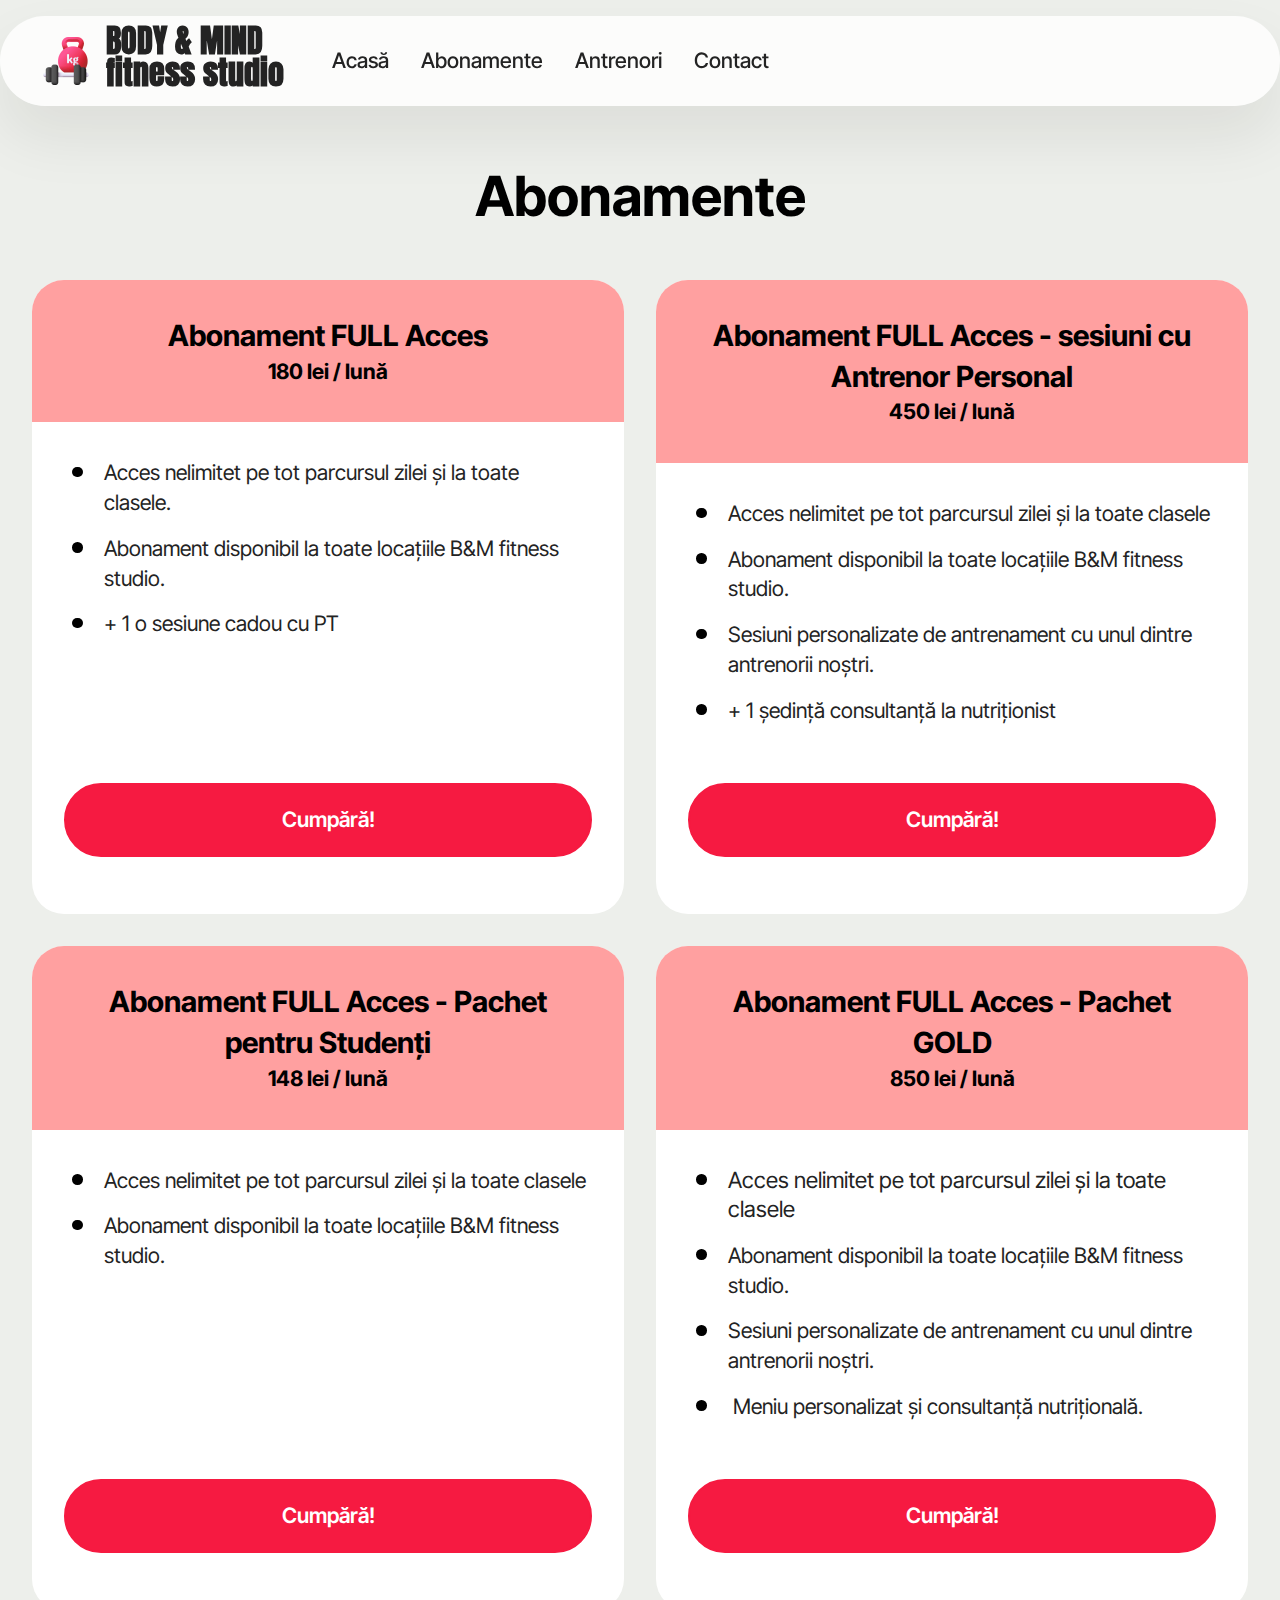
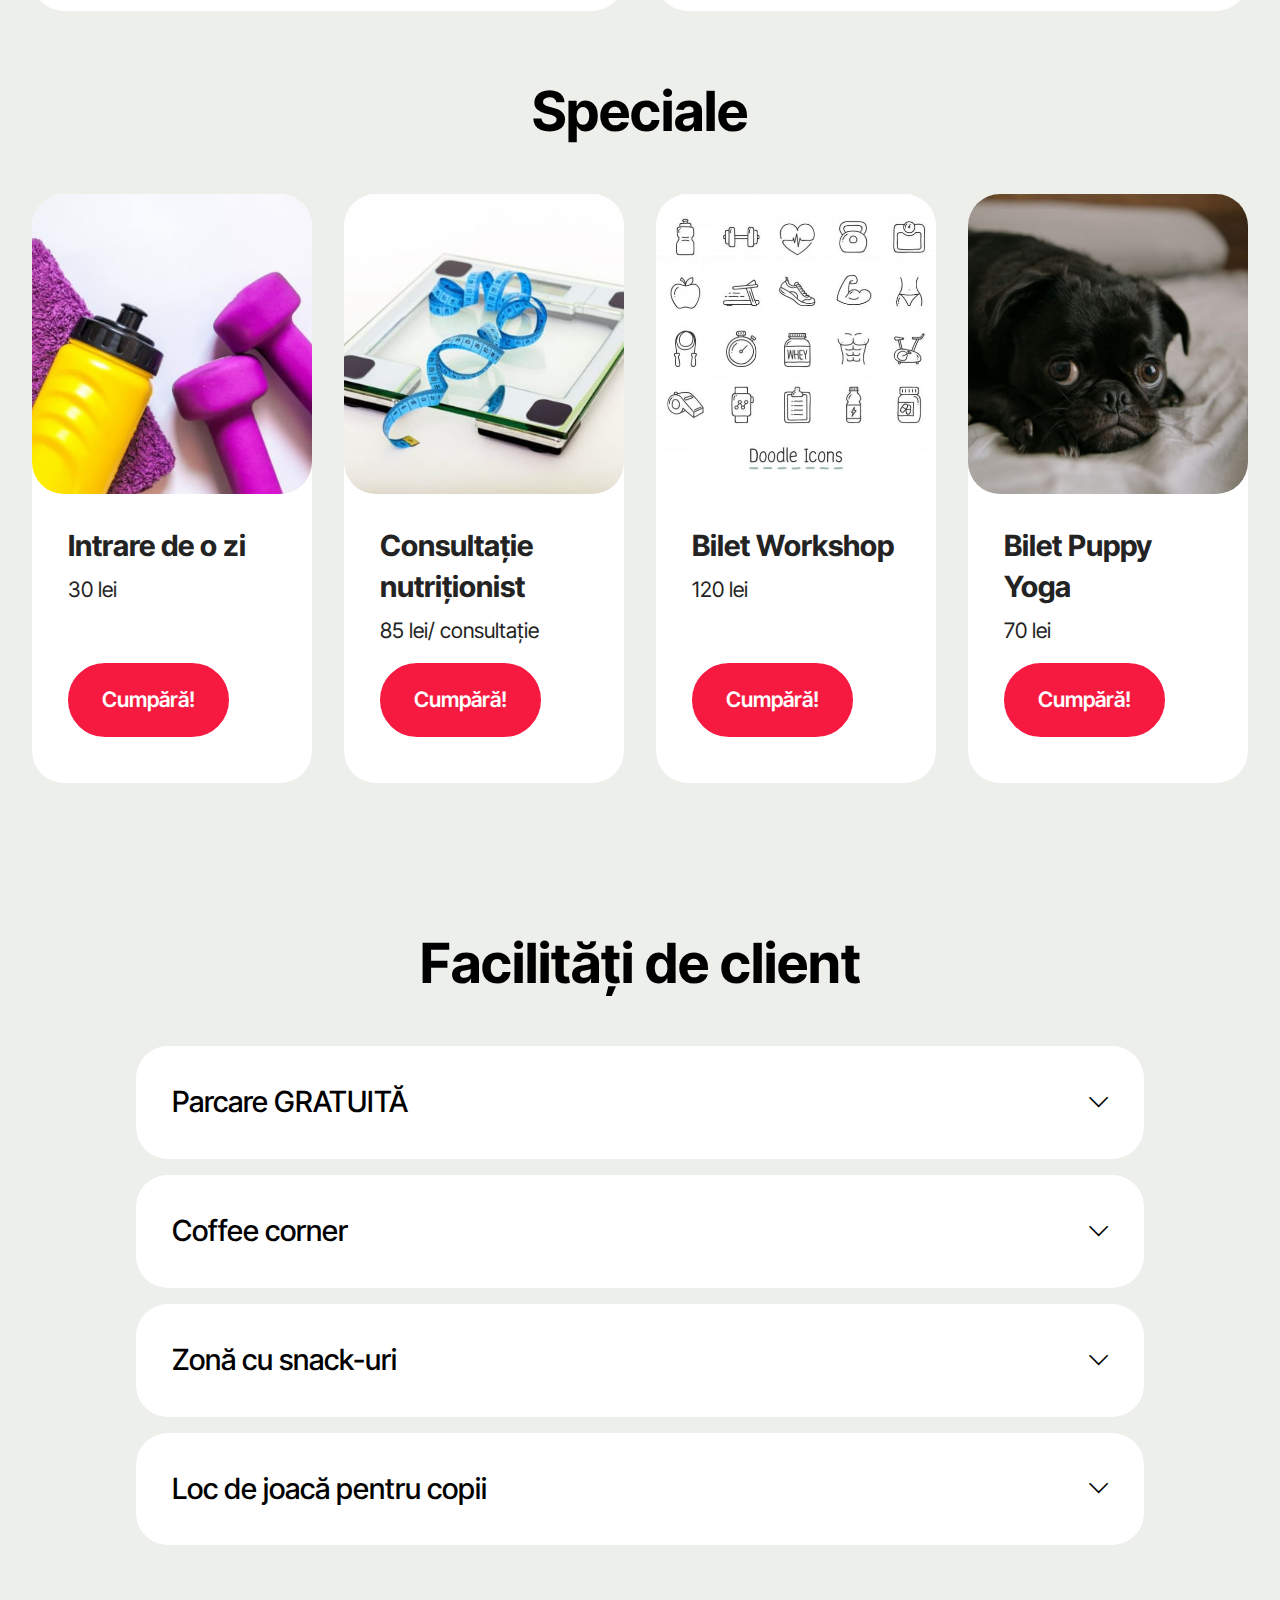
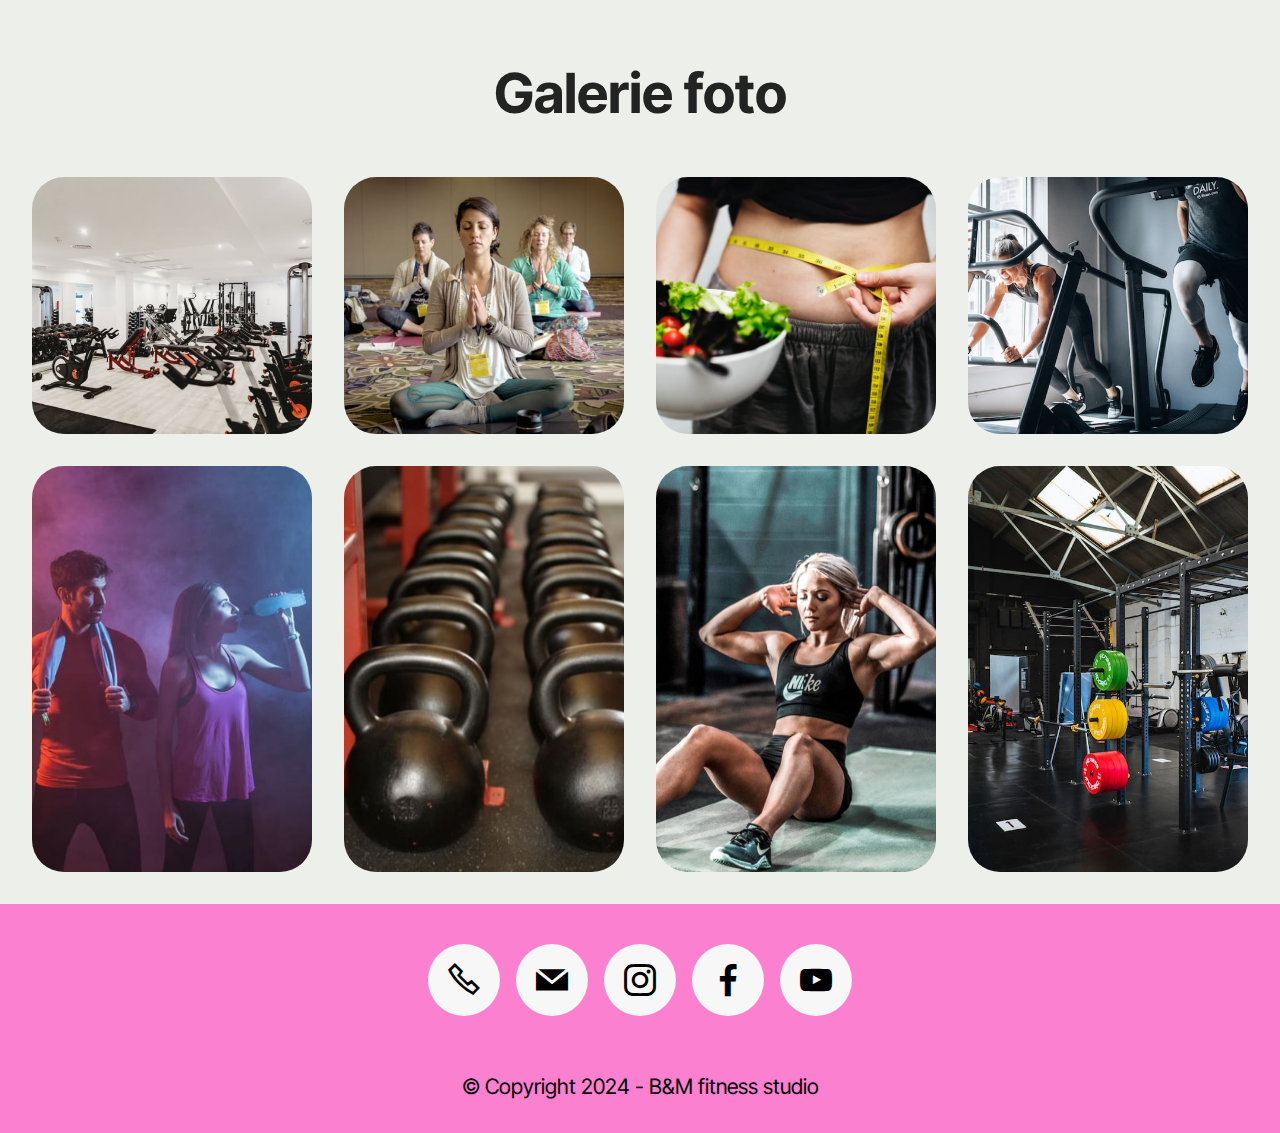
==== abonamente.html @ 01ce92c5 "Am sters oance din header și footer" ====
<!DOCTYPE html>
<html lang="ro">

<head>
  <meta charset="utf-8">
  <meta name="author" content="Paula Tămaș">
  <meta name="keywords" content="fitness, clase, abonamente, sală de fitness, gym">
  <meta name="description"
    content="Sală de fitness, perfectă pentru iubitorii de mișcare și un stil de viață sănătos și activ">
  <title>Abonamente: BODY and MIND fitness studio</title>

  <link rel="stylesheet" href="assets/web/assets/mobirise-icons2/mobirise2.css">
  <link rel="stylesheet" href="assets/bootstrap/css/bootstrap.min.css">
  <link rel="stylesheet" href="assets/bootstrap/css/bootstrap-grid.min.css">
  <link rel="stylesheet" href="assets/bootstrap/css/bootstrap-reboot.min.css">
  <link rel="stylesheet" href="assets/dropdown/css/style.css">
  <link rel="stylesheet" href="assets/socicon/css/styles.css">
  <link rel="stylesheet" href="assets/theme/css/style.css">
  <link rel="preload" href="https://fonts.googleapis.com/css?family=Anton:400&display=swap" as="style"
    onload="this.onload=null;this.rel='stylesheet'">
  <noscript>
    <link rel="stylesheet" href="https://fonts.googleapis.com/css?family=Anton:400&display=swap">
  </noscript>
  <link rel="preload"
    href="https://fonts.googleapis.com/css?family=Inter+Tight:100,200,300,400,500,600,700,800,900,100i,200i,300i,400i,500i,600i,700i,800i,900i&display=swap"
    as="style" onload="this.onload=null;this.rel='stylesheet'">
  <noscript>
    <link rel="stylesheet"
      href="https://fonts.googleapis.com/css?family=Inter+Tight:100,200,300,400,500,600,700,800,900,100i,200i,300i,400i,500i,600i,700i,800i,900i&display=swap">
  </noscript>
  <link rel="preload" as="style" href="assets/mobirise/css/mbr-additional.css?v=qWPe7e">
  <link rel="stylesheet" href="assets/mobirise/css/mbr-additional.css?v=qWPe7e" type="text/css">




</head>

<body>

<header>
  <section data-bs-version="5.1" class="menu menu1 cid-u1maCpgknn" id="menu01-m">


    <nav class="navbar navbar-dropdown navbar-fixed-top navbar-expand-lg">
      <div class="container">
        <div class="navbar-brand">
          <span class="navbar-logo">
            <a href="index.html">
              <img src="assets/images/gym-1-96x96.png" alt="Imagine tip logo cu o ganteră și un kettlebell roz"
                style="height: 3rem;">
            </a>
          </span>
          <h1><span class="navbar-caption-wrap"><a class="navbar-caption text-black text-primary display-1"
                href="index.html">BODY &amp; MIND<br> fitness studio</a></span></h1>
        </div>
        <button class="navbar-toggler" type="button" data-toggle="collapse" data-bs-toggle="collapse"
          data-target="#navbarSupportedContent" data-bs-target="#navbarSupportedContent"
          aria-controls="navbarNavAltMarkup" aria-expanded="false" aria-label="Toggle navigation">
          <div class="hamburger">
            <span></span>
            <span></span>
            <span></span>
            <span></span>
          </div>
        </button>
        <div class="collapse navbar-collapse" id="navbarSupportedContent">
          <ul class="navbar-nav nav-dropdown nav-right" data-app-modern-menu="true">
            <li class="nav-item">
              <a class="nav-link link text-black text-primary display-4" href="index.html"
                aria-expanded="false">Acasă</a>
            </li>
            <li class="nav-item"><a class="nav-link link text-black text-primary display-4"
                href="abonamente.html">Abonamente</a></li>
            <li class="nav-item"><a class="nav-link link text-black text-primary display-4"
                href="antrenori.html">Antrenori</a></li>
            <li class="nav-item">
              <a class="nav-link link text-black text-primary display-4" href="contact.html">Contact</a>
            </li>
          </ul>


        </div>
      </div>
    </nav>
  </section>
</header>

  <section data-bs-version="5.1" class="pricing03 cid-u1rdnurpyK" id="pricing03-o">



    <div class="container-fluid">
      <div class="row justify-content-center">
        <div class="col-12 content-head">
          <div class="mbr-section-head mb-5">
            <h2 class="mbr-section-title mbr-fonts-style align-center mb-0 display-2">
              <strong>Abonamente</strong>
            </h2>

          </div>
        </div>
      </div>
      <div class="row">
        <div class="item features-without-image col-12 col-md-6 col-lg-6 item-mb active">
          <div class="item-wrapper">
            <div class="item-head">
              <h3 class="item-title mbr-fonts-style mb-0 display-5"><strong>Abonament FULL Acces</strong></h3>
              <h4 class="item-subtitle mbr-fonts-style mb-0 display-7"><strong>180 lei / lună</strong></h4>
            </div>
            <div class="item-content">


              <div class="counter-container mbr-text mbr-fonts-style display-7">
                <ul>
                  <li>Acces nelimitet pe tot parcursul zilei și la toate clasele.</li>
                  <li>Abonament disponibil la toate locațiile B&amp;M fitness studio.</li>
                  <li>+ 1 o sesiune cadou cu PT</li>
                </ul>
              </div>
            </div>
            <div class="mbr-section-btn item-footer"><a
                href="https://m.media-amazon.com/images/I/81tMQSXIrLL._UF1000,1000_QL80_.jpg"
                class="btn item-btn btn-primary display-7" target="_blank">Cumpără!</a></div>
          </div>
        </div>
        <div class="item features-without-image col-12 col-md-6 col-lg-6 item-mb">
          <div class="item-wrapper">
            <div class="item-head">
              <h3 class="item-title mbr-fonts-style mb-0 display-5"><strong>Abonament FULL Acces - sesiuni cu Antrenor
                  Personal</strong></h3>
              <h4 class="item-subtitle mbr-fonts-style mt-0 mb-0 display-7"><strong>450 lei / lună</strong></h4>
            </div>
            <div class="item-content">


              <div class="counter-container mbr-text mbr-fonts-style display-7">
                <ul>
                  <li>Acces nelimitet pe tot parcursul zilei și la toate clasele</li>
                  <li>Abonament disponibil la toate locațiile B&amp;M fitness studio.</li>
                  <li>Sesiuni personalizate de antrenament cu unul dintre antrenorii noștri.</li>
                  <li>+ 1 ședință consultanță la nutriționist</li>
                </ul>
              </div>
            </div>
            <div class="mbr-section-btn item-footer"><a
                href="https://m.media-amazon.com/images/I/81tMQSXIrLL._UF1000,1000_QL80_.jpg"
                class="btn item-btn btn-primary display-7" target="_blank">Cumpără!</a></div>
          </div>
        </div>
        <div class="item features-without-image col-12 col-md-6 col-lg-6 item-mb">
          <div class="item-wrapper">
            <div class="item-head">
              <h3 class="item-title mbr-fonts-style mb-0 display-5"><strong>Abonament FULL Acces - Pachet pentru
                  Studenți</strong></h3>
              <h4 class="item-subtitle mbr-fonts-style mt-0 mb-0 display-7"><strong>148 lei / lună</strong></h4>
            </div>
            <div class="item-content">


              <div class="counter-container mbr-text mbr-fonts-style display-7">
                <ul>
                  <li>Acces nelimitet pe tot parcursul zilei și la toate clasele</li>
                  <li>Abonament disponibil la toate locațiile B&amp;M fitness studio.</li>
                </ul>
              </div>
            </div>
            <div class="mbr-section-btn item-footer"><a
                href="https://m.media-amazon.com/images/I/81tMQSXIrLL._UF1000,1000_QL80_.jpg"
                class="btn item-btn btn-primary display-7" target="_blank">Cumpără!</a></div>
          </div>
        </div>
        <div class="item features-without-image col-12 col-md-6 col-lg-6 item-mb">
          <div class="item-wrapper">
            <div class="item-head">
              <h3 class="item-title mbr-fonts-style mb-0 display-5"><strong>Abonament FULL Acces - Pachet GOLD</strong>
              </h3>
              <h4 class="item-subtitle mbr-fonts-style mt-0 mb-0 display-7"><strong>850 lei / lună</strong></h4>
            </div>
            <div class="item-content">


              <div class="counter-container mbr-text mbr-fonts-style display-7">
                <ul>
                  <li><span style="font-size: 1.4rem;">Acces nelimitet pe tot parcursul zilei și la toate
                      clasele</span><br></li>
                  <li>Abonament disponibil la toate locațiile B&amp;M fitness studio.</li>
                  <li>Sesiuni personalizate de antrenament cu unul dintre antrenorii noștri.</li>
                  <li>&nbsp;Meniu personalizat și consultanță nutrițională.</li>
                </ul>
              </div>
            </div>
            <div class="mbr-section-btn item-footer"><a
                href="https://m.media-amazon.com/images/I/81tMQSXIrLL._UF1000,1000_QL80_.jpg"
                class="btn item-btn btn-primary display-7" target="_blank">Cumpără!</a></div>
          </div>
        </div>
      </div>
    </div>
  </section>

  <section data-bs-version="5.1" class="pricing02 cid-u1rdCkAfzZ" id="pricing02-p">


    <div class="container">
      <div class="row justify-content-center">
        <div class="col-12 content-head">
          <div class="mbr-section-head mb-5">
            <h2 class="mbr-section-title mbr-fonts-style align-center mb-0 display-2">
              <strong>Speciale</strong>
            </h2>


          </div>
        </div>
      </div>
      <div class="row">
        <div class="item features-image col-12 col-md-6 col-lg-3">
          <div class="item-wrapper">
            <div class="item-img">
              <img src="assets/images/fitness-gym-equipment-dumbbells-with-towel-596x395.jpg"
                alt="Obiecte pentru antrenament: un prosop roz, o sticlă galbenă și două gantere roz" data-slide-to="0"
                data-bs-slide-to="0">
            </div>
            <div class="item-content">
              <h3 class="item-title mbr-fonts-style display-5">
                <strong>Intrare de o zi</strong>
              </h3>
              <h4 class="item-subtitle mbr-fonts-style display-7">
                30 lei</h4>

              <div class="mbr-section-btn item-footer"><a
                  href="https://m.media-amazon.com/images/I/81tMQSXIrLL._UF1000,1000_QL80_.jpg"
                  class="btn item-btn btn-primary display-7" target="_blank">Cumpără!</a></div>
            </div>

          </div>
        </div>
        <div class="item features-image col-12 col-md-6 col-lg-3">
          <div class="item-wrapper">
            <div class="item-img">
              <img src="assets/images/scale-403585-1280-596x396.jpg"
                alt="Un cântar de baie care are pe el un metru albastru" data-slide-to="1" data-bs-slide-to="1">
            </div>
            <div class="item-content">
              <h3 class="item-title mbr-fonts-style display-5">
                <strong>Consultație nutriționist</strong>
              </h3>
              <h4 class="item-subtitle mbr-fonts-style display-7">
                85 lei/ consultație</h4>

              <div class="mbr-section-btn item-footer"><a
                  href="https://m.media-amazon.com/images/I/81tMQSXIrLL._UF1000,1000_QL80_.jpg"
                  class="btn item-btn btn-primary display-7" target="_blank">Cumpără!</a></div>
            </div>
          </div>
        </div>
        <div class="item features-image col-12 col-md-6 col-lg-3">
          <div class="item-wrapper">
            <div class="item-img">
              <img src="assets/images/doodle-health-and-fitness-596x596.jpg"
                alt="O imagine cu desene care reprezintă obiecte din domeniul sportului și a nutriției"
                data-slide-to="2" data-bs-slide-to="2">
            </div>
            <div class="item-content">
              <h3 class="item-title mbr-fonts-style display-5">
                <strong>Bilet Workshop</strong>
              </h3>
              <h4 class="item-subtitle mbr-fonts-style display-7">
                120 lei</h4>

              <div class="mbr-section-btn item-footer"><a
                  href="https://m.media-amazon.com/images/I/81tMQSXIrLL._UF1000,1000_QL80_.jpg"
                  class="btn item-btn btn-primary display-7" target="_blank">Cumpără!</a></div>
            </div>
          </div>
        </div>
        <div class="item features-image col-12 col-md-6 col-lg-3">
          <div class="item-wrapper">
            <div class="item-img">
              <img src="assets/images/puppy-620x930.jpg"
                alt="Un cățeluș negru care stă cu botul pe labe, așezat pe un pat alb" data-slide-to="3"
                data-bs-slide-to="3">
            </div>
            <div class="item-content">
              <h3 class="item-title mbr-fonts-style display-5">
                <strong>Bilet Puppy Yoga</strong>
              </h3>
              <h4 class="item-subtitle mbr-fonts-style display-7">
                70 lei</h4>

              <div class="mbr-section-btn item-footer"><a
                  href="https://m.media-amazon.com/images/I/81tMQSXIrLL._UF1000,1000_QL80_.jpg"
                  class="btn item-btn btn-primary display-7" target="_blank">Cumpără!</a></div>
            </div>
          </div>
        </div>
      </div>
    </div>
  </section>

  <section data-bs-version="5.1" class="list1 cid-u1rdYsXIoW" id="list01-q">


    <div class="container">
      <div class="row justify-content-center">
        <div class="col-12 col-md-12 col-lg-10 m-auto">
          <div class="content">
            <div class="row justify-content-center mb-5">
              <div class="col-12 content-head">
                <div class="mbr-section-head">
                  <h2 class="mbr-section-title mbr-fonts-style align-center mb-0 display-2">
                    <strong>Facilități de client</strong>
                  </h2>

                </div>
              </div>
            </div>
            <div id="bootstrap-accordion_15" class="panel-group accordionStyles accordion" role="tablist"
              aria-multiselectable="true">
              <div class="card">
                <div class="card-header" role="tab" id="headingOne">
                  <a role="button" class="panel-title collapsed" data-toggle="collapse" data-bs-toggle="collapse"
                    data-core="" href="#collapse1_15" aria-expanded="false" aria-controls="collapse1">
                    <h3 class="panel-title-edit mbr-semibold mbr-fonts-style mb-0 display-5">
                      Parcare GRATUITĂ</h3>
                    <span class="sign mbr-iconfont mobi-mbri-arrow-down"></span>
                  </a>
                </div>
                <div id="collapse1_15" class="panel-collapse noScroll collapse" role="tabpanel"
                  aria-labelledby="headingOne" data-parent="#accordion" data-bs-parent="#bootstrap-accordion_15">
                  <div class="panel-body">
                    <p class="mbr-fonts-style panel-text display-7">
                      Parcare gratuită pentru toți clienții BODY and MIND fitness studio , acces 4h. Este valabilă doar
                      cu scanarea cardului de membru.</p>
                  </div>
                </div>
              </div>
              <div class="card">
                <div class="card-header" role="tab" id="headingOne">
                  <a role="button" class="panel-title collapsed" data-toggle="collapse" data-bs-toggle="collapse"
                    data-core="" href="#collapse2_15" aria-expanded="false" aria-controls="collapse2">
                    <h3 class="panel-title-edit mbr-semibold mbr-fonts-style mb-0 display-5">Coffee corner&nbsp;</h3>
                    <span class="sign mbr-iconfont mobi-mbri-arrow-down"></span>
                  </a>
                </div>
                <div id="collapse2_15" class="panel-collapse noScroll collapse" role="tabpanel"
                  aria-labelledby="headingOne" data-parent="#accordion" data-bs-parent="#bootstrap-accordion_15">
                  <div class="panel-body">
                    <p class="mbr-fonts-style panel-text display-7">
                      Coffee corner cu cafele, băuturi și energizante, 25% reducere pentru membri
                    </p>
                  </div>
                </div>
              </div>
              <div class="card">
                <div class="card-header" role="tab" id="headingOne">
                  <a role="button" class="panel-title collapsed" data-toggle="collapse" data-bs-toggle="collapse"
                    data-core="" href="#collapse3_15" aria-expanded="false" aria-controls="collapse3">
                    <h3 class="panel-title-edit mbr-semibold mbr-fonts-style mb-0 display-5">
                      Zonă cu snack-uri</h3>
                    <span class="sign mbr-iconfont mobi-mbri-arrow-down"></span>
                  </a>
                </div>
                <div id="collapse3_15" class="panel-collapse noScroll collapse" role="tabpanel"
                  aria-labelledby="headingOne" data-parent="#accordion" data-bs-parent="#bootstrap-accordion_15">
                  <div class="panel-body">
                    <p class="mbr-fonts-style panel-text display-7">
                      Selecție variată de snack-uri proteice pentru sportivi, 25% reducere pentru membri. La achiziția
                      oricărui abonament primești la alegere un snack.
                    </p>
                  </div>
                </div>
              </div>
              <div class="card">
                <div class="card-header" role="tab" id="headingOne">
                  <a role="button" class="panel-title collapsed" data-toggle="collapse" data-bs-toggle="collapse"
                    data-core="" href="#collapse4_15" aria-expanded="false" aria-controls="collapse4">
                    <h3 class="panel-title-edit mbr-semibold mbr-fonts-style mb-0 display-5">
                      Loc de joacă pentru copii</h3>
                    <span class="sign mbr-iconfont mobi-mbri-arrow-down"></span>
                  </a>
                </div>
                <div id="collapse4_15" class="panel-collapse noScroll collapse" role="tabpanel"
                  aria-labelledby="headingOne" data-parent="#accordion" data-bs-parent="#bootstrap-accordion_15">
                  <div class="panel-body">
                    <p class="mbr-fonts-style panel-text display-7">
                      Copii clienților pot să se joace în spațiul nostru amenajat special pentru cei mici, cât timp
                      părinții se antrenează sau participă la clase. Intrarea este de 15 lei/ 2h.</p>
                  </div>
                </div>
              </div>


            </div>
          </div>
        </div>
      </div>
    </div>
  </section>

  <section data-bs-version="5.1" class="gallery1 mbr-gallery cid-u1slSvopZC" id="gallery01-r">



    <div class="container-fluid">
      <div class="row justify-content-center">
        <div class="col-12 content-head">
          <div class="mb-5">
            <h2 class="mbr-section-title mbr-fonts-style align-center m-0 display-2"><strong>Galerie foto</strong></h2>

          </div>
        </div>
      </div>

      <div class="row mbr-gallery">
        <div class="col-12 col-md-6 col-lg-3 item gallery-image active">
          <div class="item-wrapper mb-3" data-toggle="modal" data-bs-toggle="modal" data-target="#u1y9MIXQ4u-modal"
            data-bs-target="#u1y9MIXQ4u-modal">
            <img class="w-100" src="assets/images/galerie1-646x431.jpg"
              alt="O sală de sport bine dotată cu toate tipurile de echipamente, gantere, aparate cardio și de forță"
              data-slide-to="0" data-bs-slide-to="0" data-target="#lb-u1y9MIXQ4u" data-bs-target="#lb-u1y9MIXQ4u">
            <div class="icon-wrapper">
              <span class="mobi-mbri mobi-mbri-search mbr-iconfont mbr-iconfont-btn"></span>
            </div>
          </div>

        </div>



        <div class="col-12 col-md-6 col-lg-3 item gallery-image">
          <div class="item-wrapper mb-3" data-toggle="modal" data-bs-toggle="modal" data-target="#u1y9MIXQ4u-modal"
            data-bs-target="#u1y9MIXQ4u-modal">
            <img class="w-100" src="assets/images/session-1-646x364.jpg"
              alt="Mai multe femei aflate la o sesiune de yoga, par a fi la un curs deoarece au ecuson la gât"
              data-slide-to="1" data-bs-slide-to="1" data-target="#lb-u1y9MIXQ4u" data-bs-target="#lb-u1y9MIXQ4u">
            <div class="icon-wrapper">
              <span class="mobi-mbri mobi-mbri-search mbr-iconfont mbr-iconfont-btn"></span>
            </div>
          </div>

        </div>
        <div class="col-12 col-md-6 col-lg-3 item gallery-image">
          <div class="item-wrapper mb-3" data-toggle="modal" data-bs-toggle="modal" data-target="#u1y9MIXQ4u-modal"
            data-bs-target="#u1y9MIXQ4u-modal">
            <img class="w-100" src="assets/images/appetite-bowl-646x555.jpg"
              alt="O femeie care se măsoară în talie cu un metru și ține în mână un bol de salată" data-slide-to="2"
              data-bs-slide-to="2" data-target="#lb-u1y9MIXQ4u" data-bs-target="#lb-u1y9MIXQ4u">
            <div class="icon-wrapper">
              <span class="mobi-mbri mobi-mbri-search mbr-iconfont mbr-iconfont-btn"></span>
            </div>
          </div>

        </div>
        <div class="col-12 col-md-6 col-lg-3 item gallery-image">
          <div class="item-wrapper mb-3" data-toggle="modal" data-bs-toggle="modal" data-target="#u1y9MIXQ4u-modal"
            data-bs-target="#u1y9MIXQ4u-modal">
            <img class="w-100" src="assets/images/gym1-640x436.jpg"
              alt="O femeie și un bărbat care se antrenează din greu la două aparate de cardio" data-slide-to="3"
              data-bs-slide-to="3" data-target="#lb-u1y9MIXQ4u" data-bs-target="#lb-u1y9MIXQ4u">
            <div class="icon-wrapper">
              <span class="mobi-mbri mobi-mbri-search mbr-iconfont mbr-iconfont-btn"></span>
            </div>
          </div>

        </div>
        <div class="col-12 col-md-6 col-lg-3 item gallery-image">
          <div class="item-wrapper mb-3" data-toggle="modal" data-bs-toggle="modal" data-target="#u1y9MIXQ4u-modal"
            data-bs-target="#u1y9MIXQ4u-modal">
            <img class="w-100" src="assets/images/sportive-couple-626x626.jpeg"
              alt="O femeie care bea apă și un barbat care are un prosop după gât, pe un fundal albastru-mov"
              data-slide-to="4" data-bs-slide-to="4" data-target="#lb-u1y9MIXQ4u" data-bs-target="#lb-u1y9MIXQ4u">
            <div class="icon-wrapper">
              <span class="mobi-mbri mobi-mbri-search mbr-iconfont mbr-iconfont-btn"></span>
            </div>
          </div>

        </div>


        <div class="col-12 col-md-6 col-lg-3 item gallery-image">
          <div class="item-wrapper mb-3" data-toggle="modal" data-bs-toggle="modal" data-target="#u1y9MIXQ4u-modal"
            data-bs-target="#u1y9MIXQ4u-modal">
            <img class="w-100" src="assets/images/athlete-barbell-1-646x431.jpeg"
              alt="Un șir de mai multe greutăți tip kettlebell negre" data-slide-to="5" data-bs-slide-to="5"
              data-target="#lb-u1y9MIXQ4u" data-bs-target="#lb-u1y9MIXQ4u">
            <div class="icon-wrapper">
              <span class="mobi-mbri mobi-mbri-search mbr-iconfont mbr-iconfont-btn"></span>
            </div>
          </div>

        </div>
        <div class="col-12 col-md-6 col-lg-3 item gallery-image">
          <div class="item-wrapper mb-3" data-toggle="modal" data-bs-toggle="modal" data-target="#u1y9MIXQ4u-modal"
            data-bs-target="#u1y9MIXQ4u-modal">
            <img class="w-100" src="assets/images/galerie-1-646x969.jpeg"
              alt="Femeie în sala de sport care face un exercițiu de abdomen" data-slide-to="6" data-bs-slide-to="6"
              data-target="#lb-u1y9MIXQ4u" data-bs-target="#lb-u1y9MIXQ4u">
            <div class="icon-wrapper">
              <span class="mobi-mbri mobi-mbri-search mbr-iconfont mbr-iconfont-btn"></span>
            </div>
          </div>

        </div>
        <div class="col-12 col-md-6 col-lg-3 item gallery-image">
          <div class="item-wrapper mb-3" data-toggle="modal" data-bs-toggle="modal" data-target="#u1y9MIXQ4u-modal"
            data-bs-target="#u1y9MIXQ4u-modal">
            <img class="w-100" src="assets/images/sala-3-640x960.jpeg"
              alt="Sală de sport, zona de lucru cu greutăți și un suport de discuri colorate" data-slide-to="7"
              data-bs-slide-to="7" data-target="#lb-u1y9MIXQ4u" data-bs-target="#lb-u1y9MIXQ4u">
            <div class="icon-wrapper">
              <span class="mobi-mbri mobi-mbri-search mbr-iconfont mbr-iconfont-btn"></span>
            </div>
          </div>

        </div>
      </div>

      <div class="modal mbr-slider" tabindex="-1" role="dialog" aria-hidden="true" id="u1y9MIXQ4u-modal">
        <div class="modal-dialog" role="document">
          <div class="modal-content">
            <div class="modal-body">
              <div class="carousel slide" data-pause="false" data-bs-pause="false" id="lb-u1y9MIXQ4u"
                data-interval="5000" data-bs-interval="5000">
                <div class="carousel-inner">
                  <div class="carousel-item active">
                    <img class="d-block w-100" src="assets/images/galerie1-646x431.jpg"
                      alt="O sală de sport bine dotată cu toate tipurile de echipamente, gantere, aparate cardio și de forță">
                  </div>



                  <div class="carousel-item">
                    <img class="d-block w-100" src="assets/images/session-1-646x364.jpg"
                      alt="Mai multe femei aflate la o sesiune de yoga, par a fi la un curs deoarece au ecuson la gât">
                  </div>
                  <div class="carousel-item">
                    <img class="d-block w-100" src="assets/images/appetite-bowl-646x555.jpg"
                      alt="O femeie care se măsoară în talie cu un metru și ține în mână un bol de salată">
                  </div>
                  <div class="carousel-item">
                    <img class="d-block w-100" src="assets/images/gym1-640x436.jpg"
                      alt="O femeie și un bărbat care se antrenează din greu la două aparate de cardio">
                  </div>
                  <div class="carousel-item">
                    <img class="d-block w-100" src="assets/images/sportive-couple-626x626.jpeg"
                      alt="O femeie care bea apă și un barbat care are un prosop după gât, pe un fundal albastru-mov">
                  </div>


                  <div class="carousel-item">
                    <img class="d-block w-100" src="assets/images/athlete-barbell-1-646x431.jpeg"
                      alt="Un șir de mai multe greutăți tip kettlebell negre">
                  </div>
                  <div class="carousel-item">
                    <img class="d-block w-100" src="assets/images/galerie-1-646x969.jpeg"
                      alt="Femeie în sala de sport care face un exercițiu de abdomen">
                  </div>
                  <div class="carousel-item">
                    <img class="d-block w-100" src="assets/images/sala-3-640x960.jpeg"
                      alt="Sală de sport, zona de lucru cu greutăți și un suport de discuri colorate">
                  </div>
                </div>
                <ol class="carousel-indicators">
                  <li data-slide-to="0" data-bs-slide-to="0" class="active" data-target="#lb-u1y9MIXQ4u"
                    data-bs-target="#lb-u1y9MIXQ4u"></li>
                  <li data-slide-to="1" data-bs-slide-to="1" data-target="#lb-u1y9MIXQ4u"
                    data-bs-target="#lb-u1y9MIXQ4u"></li>
                  <li data-slide-to="2" data-bs-slide-to="2" data-target="#lb-u1y9MIXQ4u"
                    data-bs-target="#lb-u1y9MIXQ4u"></li>
                  <li data-slide-to="3" data-bs-slide-to="3" data-target="#lb-u1y9MIXQ4u"
                    data-bs-target="#lb-u1y9MIXQ4u"></li>
                  <li data-slide-to="4" data-bs-slide-to="4" data-target="#lb-u1y9MIXQ4u"
                    data-bs-target="#lb-u1y9MIXQ4u"></li>
                  <li data-slide-to="5" data-bs-slide-to="5" data-target="#lb-u1y9MIXQ4u"
                    data-bs-target="#lb-u1y9MIXQ4u"></li>
                  <li data-slide-to="6" data-bs-slide-to="6" data-target="#lb-u1y9MIXQ4u"
                    data-bs-target="#lb-u1y9MIXQ4u"></li>
                  <li data-slide-to="7" data-bs-slide-to="7" data-target="#lb-u1y9MIXQ4u"
                    data-bs-target="#lb-u1y9MIXQ4u"></li>

                </ol>
                <a role="button" href="" class="close" data-dismiss="modal" data-bs-dismiss="modal" aria-label="Close">
                </a>
                <a class="carousel-control-prev carousel-control" role="button" data-slide="prev" data-bs-slide="prev"
                  href="#lb-u1y9MIXQ4u">
                  <span class="mobi-mbri mobi-mbri-arrow-prev" aria-hidden="true"></span>
                  <span class="sr-only visually-hidden">Previous</span>
                </a>
                <a class="carousel-control-next carousel-control" role="button" data-slide="next" data-bs-slide="next"
                  href="#lb-u1y9MIXQ4u">
                  <span class="mobi-mbri mobi-mbri-arrow-next" aria-hidden="true"></span>
                  <span class="sr-only visually-hidden">Next</span>
                </a>
              </div>
            </div>
          </div>
        </div>
      </div>
    </div>
  </section>

  <footer>
    <section data-bs-version="5.1" class="footer3 cid-u1pY646JAt" id="footer03-n">





      <div class="container">
        <div class="row">


          <div class="col-12 mt-4">
            <div class="social-row">
              <div class="soc-item">
                <a href="tel:+04712345678">
                  <span class="mbr-iconfont display-7 mobi-mbri-phone mobi-mbri"></span>
                </a>
              </div>
              <div class="soc-item">
                <a href="mailto:bodyandmind@fitnessstudio.com">
                  <span class="mbr-iconfont socicon-mail socicon"></span>
                </a>
              </div>
              <div class="soc-item">
                <a href="https://www.instagram.com/" target="_blank">
                  <span class="mbr-iconfont socicon-instagram socicon"></span>
                </a>
              </div>
              <div class="soc-item">
                <a href="https://www.facebook.com/?locale=ro_RO" target="_blank">
                  <span class="mbr-iconfont socicon-facebook socicon"></span>
                </a>
              </div>
              <div class="soc-item">
                <a href="https://www.youtube.com/watch?feature=shared&v=8Mv5t-3MWQA" target="_blank">
                  <span class="mbr-iconfont socicon-youtube socicon"></span>
                </a>
              </div>
            </div>
          </div>
          <div class="col-12 mt-5">
            <p class="mbr-fonts-style copyright display-7">
              © Copyright 2024 - B&amp;M fitness studio</p>
          </div>
        </div>
      </div>
    </section>
  </footer>
  <script src="assets/bootstrap/js/bootstrap.bundle.min.js"></script>
  <script src="assets/smoothscroll/smooth-scroll.js"></script>
  <script src="assets/ytplayer/index.js"></script>
  <script src="assets/dropdown/js/navbar-dropdown.js"></script>
  <script src="assets/mbr-switch-arrow/mbr-switch-arrow.js"></script>
  <script src="assets/theme/js/script.js"></script>


</body>

</html>
---- assets/web/assets/mobirise-icons2/mobirise2.css ----
@font-face {
  font-family: 'Moririse2';
  font-display: swap;
  src:  url('mobirise2.eot?f2bix4');
  src:  url('mobirise2.eot?f2bix4#iefix') format('embedded-opentype'),
    url('mobirise2.ttf?f2bix4') format('truetype'),
    url('mobirise2.woff?f2bix4') format('woff'),
    url('mobirise2.svg?f2bix4#mobirise2') format('svg');
  font-weight: normal;
  font-style: normal;
}

[class^="mobi-"], [class*=" mobi-"] {
  /* use !important to prevent issues with browser extensions that change fonts */
  font-family: 'Moririse2' !important;
  speak: none;
  font-style: normal;
  font-weight: normal;
  font-variant: normal;
  text-transform: none;
  line-height: 1;

  /* Better Font Rendering =========== */
  -webkit-font-smoothing: antialiased;
  -moz-osx-font-smoothing: grayscale;
}

.mobi-mbri-add-submenu:before {
  content: "\e900";
}
.mobi-mbri-alert:before {
  content: "\e901";
}
.mobi-mbri-align-center:before {
  content: "\e902";
}
.mobi-mbri-align-justify:before {
  content: "\e903";
}
.mobi-mbri-align-left:before {
  content: "\e904";
}
.mobi-mbri-align-right:before {
  content: "\e905";
}
.mobi-mbri-android:before {
  content: "\e906";
}
.mobi-mbri-apple:before {
  content: "\e907";
}
.mobi-mbri-arrow-down:before {
  content: "\e908";
}
.mobi-mbri-arrow-next:before {
  content: "\e909";
}
.mobi-mbri-arrow-prev:before {
  content: "\e90a";
}
.mobi-mbri-arrow-up:before {
  content: "\e90b";
}
.mobi-mbri-bold:before {
  content: "\e90c";
}
.mobi-mbri-bookmark:before {
  content: "\e90d";
}
.mobi-mbri-bootstrap:before {
  content: "\e90e";
}
.mobi-mbri-briefcase:before {
  content: "\e90f";
}
.mobi-mbri-browse:before {
  content: "\e910";
}
.mobi-mbri-bulleted-list:before {
  content: "\e911";
}
.mobi-mbri-calendar:before {
  content: "\e912";
}
.mobi-mbri-camera:before {
  content: "\e913";
}
.mobi-mbri-cart-add:before {
  content: "\e914";
}
.mobi-mbri-cart-full:before {
  content: "\e915";
}
.mobi-mbri-cash:before {
  content: "\e916";
}
.mobi-mbri-change-style:before {
  content: "\e917";
}
.mobi-mbri-chat:before {
  content: "\e918";
}
.mobi-mbri-clock:before {
  content: "\e919";
}
.mobi-mbri-close:before {
  content: "\e91a";
}
.mobi-mbri-cloud:before {
  content: "\e91b";
}
.mobi-mbri-code:before {
  content: "\e91c";
}
.mobi-mbri-contact-form:before {
  content: "\e91d";
}
.mobi-mbri-credit-card:before {
  content: "\e91e";
}
.mobi-mbri-cursor-click:before {
  content: "\e91f";
}
.mobi-mbri-cust-feedback:before {
  content: "\e920";
}
.mobi-mbri-database:before {
  content: "\e921";
}
.mobi-mbri-delivery:before {
  content: "\e922";
}
.mobi-mbri-desktop:before {
  content: "\e923";
}
.mobi-mbri-devices:before {
  content: "\e924";
}
.mobi-mbri-down:before {
  content: "\e925";
}
.mobi-mbri-download-2:before {
  content: "\e926";
}
.mobi-mbri-download:before {
  content: "\e927";
}
.mobi-mbri-drag-n-drop-2:before {
  content: "\e928";
}
.mobi-mbri-drag-n-drop:before {
  content: "\e929";
}
.mobi-mbri-edit-2:before {
  content: "\e92a";
}
.mobi-mbri-edit:before {
  content: "\e92b";
}
.mobi-mbri-error:before {
  content: "\e92c";
}
.mobi-mbri-extension:before {
  content: "\e92d";
}
.mobi-mbri-features:before {
  content: "\e92e";
}
.mobi-mbri-file:before {
  content: "\e92f";
}
.mobi-mbri-flag:before {
  content: "\e930";
}
.mobi-mbri-folder:before {
  content: "\e931";
}
.mobi-mbri-gift:before {
  content: "\e932";
}
.mobi-mbri-github:before {
  content: "\e933";
}
.mobi-mbri-globe-2:before {
  content: "\e934";
}
.mobi-mbri-globe:before {
  content: "\e935";
}
.mobi-mbri-growing-chart:before {
  content: "\e936";
}
.mobi-mbri-hearth:before {
  content: "\e937";
}
.mobi-mbri-help:before {
  content: "\e938";
}
.mobi-mbri-home:before {
  content: "\e939";
}
.mobi-mbri-hot-cup:before {
  content: "\e93a";
}
.mobi-mbri-idea:before {
  content: "\e93b";
}
.mobi-mbri-image-gallery:before {
  content: "\e93c";
}
.mobi-mbri-image-slider:before {
  content: "\e93d";
}
.mobi-mbri-info:before {
  content: "\e93e";
}
.mobi-mbri-italic:before {
  content: "\e93f";
}
.mobi-mbri-key:before {
  content: "\e940";
}
.mobi-mbri-laptop:before {
  content: "\e941";
}
.mobi-mbri-layers:before {
  content: "\e942";
}
.mobi-mbri-left-right:before {
  content: "\e943";
}
.mobi-mbri-left:before {
  content: "\e944";
}
.mobi-mbri-letter:before {
  content: "\e945";
}
.mobi-mbri-like:before {
  content: "\e946";
}
.mobi-mbri-link:before {
  content: "\e947";
}
.mobi-mbri-lock:before {
  content: "\e948";
}
.mobi-mbri-login:before {
  content: "\e949";
}
.mobi-mbri-logout:before {
  content: "\e94a";
}
.mobi-mbri-magic-stick:before {
  content: "\e94b";
}
.mobi-mbri-map-pin:before {
  content: "\e94c";
}
.mobi-mbri-menu:before {
  content: "\e94d";
}
.mobi-mbri-mobile-2:before {
  content: "\e94e";
}
.mobi-mbri-mobile-horizontal:before {
  content: "\e94f";
}
.mobi-mbri-mobile:before {
  content: "\e950";
}
.mobi-mbri-mobirise:before {
  content: "\e951";
}
.mobi-mbri-more-horizontal:before {
  content: "\e952";
}
.mobi-mbri-more-vertical:before {
  content: "\e953";
}
.mobi-mbri-music:before {
  content: "\e954";
}
.mobi-mbri-new-file:before {
  content: "\e955";
}
.mobi-mbri-numbered-list:before {
  content: "\e956";
}
.mobi-mbri-opened-folder:before {
  content: "\e957";
}
.mobi-mbri-pages:before {
  content: "\e958";
}
.mobi-mbri-paper-plane:before {
  content: "\e959";
}
.mobi-mbri-paperclip:before {
  content: "\e95a";
}
.mobi-mbri-phone:before {
  content: "\e95b";
}
.mobi-mbri-photo:before {
  content: "\e95c";
}
.mobi-mbri-photos:before {
  content: "\e95d";
}
.mobi-mbri-pin:before {
  content: "\e95e";
}
.mobi-mbri-play:before {
  content: "\e95f";
}
.mobi-mbri-plus:before {
  content: "\e960";
}
.mobi-mbri-preview:before {
  content: "\e961";
}
.mobi-mbri-print:before {
  content: "\e962";
}
.mobi-mbri-protect:before {
  content: "\e963";
}
.mobi-mbri-question:before {
  content: "\e964";
}
.mobi-mbri-quote-left:before {
  content: "\e965";
}
.mobi-mbri-quote-right:before {
  content: "\e966";
}
.mobi-mbri-redo:before {
  content: "\e967";
}
.mobi-mbri-refresh:before {
  content: "\e968";
}
.mobi-mbri-responsive-2:before {
  content: "\e969";
}
.mobi-mbri-responsive:before {
  content: "\e96a";
}
.mobi-mbri-right:before {
  content: "\e96b";
}
.mobi-mbri-rocket:before {
  content: "\e96c";
}
.mobi-mbri-sad-face:before {
  content: "\e96d";
}
.mobi-mbri-sale:before {
  content: "\e96e";
}
.mobi-mbri-save:before {
  content: "\e96f";
}
.mobi-mbri-search:before {
  content: "\e970";
}
.mobi-mbri-setting-2:before {
  content: "\e971";
}
.mobi-mbri-setting-3:before {
  content: "\e972";
}
.mobi-mbri-setting:before {
  content: "\e973";
}
.mobi-mbri-share:before {
  content: "\e974";
}
.mobi-mbri-shopping-bag:before {
  content: "\e975";
}
.mobi-mbri-shopping-basket:before {
  content: "\e976";
}
.mobi-mbri-shopping-cart:before {
  content: "\e977";
}
.mobi-mbri-sites:before {
  content: "\e978";
}
.mobi-mbri-smile-face:before {
  content: "\e979";
}
.mobi-mbri-speed:before {
  content: "\e97a";
}
.mobi-mbri-star:before {
  content: "\e97b";
}
.mobi-mbri-success:before {
  content: "\e97c";
}
.mobi-mbri-sun:before {
  content: "\e97d";
}
.mobi-mbri-sun2:before {
  content: "\e97e";
}
.mobi-mbri-tablet-vertical:before {
  content: "\e97f";
}
.mobi-mbri-tablet:before {
  content: "\e980";
}
.mobi-mbri-target:before {
  content: "\e981";
}
.mobi-mbri-timer:before {
  content: "\e982";
}
.mobi-mbri-to-ftp:before {
  content: "\e983";
}
.mobi-mbri-to-local-drive:before {
  content: "\e984";
}
.mobi-mbri-touch-swipe:before {
  content: "\e985";
}
.mobi-mbri-touch:before {
  content: "\e986";
}
.mobi-mbri-trash:before {
  content: "\e987";
}
.mobi-mbri-underline:before {
  content: "\e988";
}
.mobi-mbri-undo:before {
  content: "\e989";
}
.mobi-mbri-unlink:before {
  content: "\e98a";
}
.mobi-mbri-unlock:before {
  content: "\e98b";
}
.mobi-mbri-up-down:before {
  content: "\e98c";
}
.mobi-mbri-up:before {
  content: "\e98d";
}
.mobi-mbri-update:before {
  content: "\e98e";
}
.mobi-mbri-upload-2:before {
  content: "\e98f";
}
.mobi-mbri-upload:before {
  content: "\e990";
}
.mobi-mbri-user-2:before {
  content: "\e991";
}
.mobi-mbri-user:before {
  content: "\e992";
}
.mobi-mbri-users:before {
  content: "\e993";
}
.mobi-mbri-video-play:before {
  content: "\e994";
}
.mobi-mbri-video:before {
  content: "\e995";
}
.mobi-mbri-watch:before {
  content: "\e996";
}
.mobi-mbri-website-theme-2:before {
  content: "\e997";
}
.mobi-mbri-website-theme:before {
  content: "\e998";
}
.mobi-mbri-wifi:before {
  content: "\e999";
}
.mobi-mbri-windows:before {
  content: "\e99a";
}
.mobi-mbri-zoom-in:before {
  content: "\e99b";
}
.mobi-mbri-zoom-out:before {
  content: "\e99c";
}
---- assets/dropdown/css/style.css ----
.navbar-dropdown {
  left: 0;
  padding: 0;
  position: absolute;
  right: 0;
  top: 0;
  transition: all 0.45s ease;
  z-index: 1030;
  background: #282828; }
  .navbar-dropdown .navbar-logo {
    margin-right: 0.8rem;
    transition: margin 0.3s ease-in-out;
    vertical-align: middle; }
    .navbar-dropdown .navbar-logo img {
      height: 3.125rem;
      transition: all 0.3s ease-in-out; }
    .navbar-dropdown .navbar-logo.mbr-iconfont {
      font-size: 3.125rem;
      line-height: 3.125rem; }
  .navbar-dropdown .navbar-caption {
    font-weight: 700;
    white-space: normal;
    vertical-align: -4px;
    line-height: 3.125rem !important; }
    .navbar-dropdown .navbar-caption, .navbar-dropdown .navbar-caption:hover {
      color: inherit;
      text-decoration: none; }
  .navbar-dropdown .mbr-iconfont + .navbar-caption {
    vertical-align: -1px; }
  .navbar-dropdown.navbar-fixed-top {
    position: fixed; }
  .navbar-dropdown .navbar-brand span {
    vertical-align: -4px; }
  .navbar-dropdown.bg-color.transparent {
    background: none; }
  .navbar-dropdown.navbar-short .navbar-brand {
    padding: 0.625rem 0; }
    .navbar-dropdown.navbar-short .navbar-brand span {
      vertical-align: -1px; }
  .navbar-dropdown.navbar-short .navbar-caption {
    line-height: 2.375rem !important;
    vertical-align: -2px; }
  .navbar-dropdown.navbar-short .navbar-logo {
    margin-right: 0.5rem; }
    .navbar-dropdown.navbar-short .navbar-logo img {
      height: 2.375rem; }
    .navbar-dropdown.navbar-short .navbar-logo.mbr-iconfont {
      font-size: 2.375rem;
      line-height: 2.375rem; }
  .navbar-dropdown.navbar-short .mbr-table-cell {
    height: 3.625rem; }
  .navbar-dropdown .navbar-close {
    left: 0.6875rem;
    position: fixed;
    top: 0.75rem;
    z-index: 1000; }
  .navbar-dropdown .hamburger-icon {
    content: "";
    display: inline-block;
    vertical-align: middle;
    width: 16px;
    -webkit-box-shadow: 0 -6px 0 1px #282828,0 0 0 1px #282828,0 6px 0 1px #282828;
    -moz-box-shadow: 0 -6px 0 1px #282828,0 0 0 1px #282828,0 6px 0 1px #282828;
    box-shadow: 0 -6px 0 1px #282828,0 0 0 1px #282828,0 6px 0 1px #282828; }

.dropdown-menu .dropdown-toggle[data-toggle="dropdown-submenu"]::after {
  border-bottom: 0.35em solid transparent;
  border-left: 0.35em solid;
  border-right: 0;
  border-top: 0.35em solid transparent;
  margin-left: 0.3rem; }

.dropdown-menu .dropdown-item:focus {
  outline: 0; }

.nav-dropdown {
  font-size: 0.75rem;
  font-weight: 500;
  height: auto !important; }
  .nav-dropdown .nav-btn {
    padding-left: 1rem; }
  .nav-dropdown .link {
    margin: .667em 1.667em;
    font-weight: 500;
    padding: 0;
    transition: color .2s ease-in-out; }
    .nav-dropdown .link.dropdown-toggle {
      margin-right: 2.583em; }
      .nav-dropdown .link.dropdown-toggle::after {
        margin-left: .25rem;
        border-top: 0.35em solid;
        border-right: 0.35em solid transparent;
        border-left: 0.35em solid transparent;
        border-bottom: 0; }
      .nav-dropdown .link.dropdown-toggle[aria-expanded="true"] {
        margin: 0;
        padding: 0.667em 3.263em  0.667em 1.667em; }
  .nav-dropdown .link::after,
  .nav-dropdown .dropdown-item::after {
    color: inherit; }
  .nav-dropdown .btn {
    font-size: 0.75rem;
    font-weight: 700;
    letter-spacing: 0;
    margin-bottom: 0;
    padding-left: 1.25rem;
    padding-right: 1.25rem; }
  .nav-dropdown .dropdown-menu {
    border-radius: 0;
    border: 0;
    left: 0;
    margin: 0;
    padding-bottom: 1.25rem;
    padding-top: 1.25rem;
    position: relative; }
  .nav-dropdown .dropdown-submenu {
    margin-left: 0.125rem;
    top: 0; }
  .nav-dropdown .dropdown-item {
    font-weight: 500;
    line-height: 2;
    padding: 0.3846em 4.615em 0.3846em 1.5385em;
    position: relative;
    transition: color .2s ease-in-out, background-color .2s ease-in-out; }
    .nav-dropdown .dropdown-item::after {
      margin-top: -0.3077em;
      position: absolute;
      right: 1.1538em;
      top: 50%; }
    .nav-dropdown .dropdown-item:focus, .nav-dropdown .dropdown-item:hover {
      background: none; }

@media (max-width: 767px) {
  .nav-dropdown.navbar-toggleable-sm {
    bottom: 0;
    display: none;
    left: 0;
    overflow-x: hidden;
    position: fixed;
    top: 0;
    transform: translateX(-100%);
    -ms-transform: translateX(-100%);
    -webkit-transform: translateX(-100%);
    width: 18.75rem;
    z-index: 999; } }
.nav-dropdown.navbar-toggleable-xl {
  bottom: 0;
  display: none;
  left: 0;
  overflow-x: hidden;
  position: fixed;
  top: 0;
  transform: translateX(-100%);
  -ms-transform: translateX(-100%);
  -webkit-transform: translateX(-100%);
  width: 18.75rem;
  z-index: 999; }

.nav-dropdown-sm {
  display: block !important;
  overflow-x: hidden;
  overflow: auto;
  padding-top: 3.875rem; }
  .nav-dropdown-sm::after {
    content: "";
    display: block;
    height: 3rem;
    width: 100%; }
  .nav-dropdown-sm.collapse.in ~ .navbar-close {
    display: block !important; }
  .nav-dropdown-sm.collapsing, .nav-dropdown-sm.collapse.in {
    transform: translateX(0);
    -ms-transform: translateX(0);
    -webkit-transform: translateX(0);
    transition: all 0.25s ease-out;
    -webkit-transition: all 0.25s ease-out;
    background: #282828; }
  .nav-dropdown-sm.collapsing[aria-expanded="false"] {
    transform: translateX(-100%);
    -ms-transform: translateX(-100%);
    -webkit-transform: translateX(-100%); }
  .nav-dropdown-sm .nav-item {
    display: block;
    margin-left: 0 !important;
    padding-left: 0; }
  .nav-dropdown-sm .link,
  .nav-dropdown-sm .dropdown-item {
    border-top: 1px dotted rgba(255, 255, 255, 0.1);
    font-size: 0.8125rem;
    line-height: 1.6;
    margin: 0 !important;
    padding: 0.875rem 2.4rem 0.875rem 1.5625rem !important;
    position: relative;
    white-space: normal; }
    .nav-dropdown-sm .link:focus, .nav-dropdown-sm .link:hover,
    .nav-dropdown-sm .dropdown-item:focus,
    .nav-dropdown-sm .dropdown-item:hover {
      background: rgba(0, 0, 0, 0.2) !important;
      color: #c0a375; }
  .nav-dropdown-sm .nav-btn {
    position: relative;
    padding: 1.5625rem 1.5625rem 0 1.5625rem; }
    .nav-dropdown-sm .nav-btn::before {
      border-top: 1px dotted rgba(255, 255, 255, 0.1);
      content: "";
      left: 0;
      position: absolute;
      top: 0;
      width: 100%; }
    .nav-dropdown-sm .nav-btn + .nav-btn {
      padding-top: 0.625rem; }
      .nav-dropdown-sm .nav-btn + .nav-btn::before {
        display: none; }
  .nav-dropdown-sm .btn {
    padding: 0.625rem 0; }
  .nav-dropdown-sm .dropdown-toggle[data-toggle="dropdown-submenu"]::after {
    margin-left: .25rem;
    border-top: 0.35em solid;
    border-right: 0.35em solid transparent;
    border-left: 0.35em solid transparent;
    border-bottom: 0; }
  .nav-dropdown-sm .dropdown-toggle[data-toggle="dropdown-submenu"][aria-expanded="true"]::after {
    border-top: 0;
    border-right: 0.35em solid transparent;
    border-left: 0.35em solid transparent;
    border-bottom: 0.35em solid; }
  .nav-dropdown-sm .dropdown-menu {
    margin: 0;
    padding: 0;
    position: relative;
    top: 0;
    left: 0;
    width: 100%;
    border: 0;
    float: none;
    border-radius: 0;
    background: none; }
  .nav-dropdown-sm .dropdown-submenu {
    left: 100%;
    margin-left: 0.125rem;
    margin-top: -1.25rem;
    top: 0; }

.navbar-toggleable-sm .nav-dropdown .dropdown-menu {
  position: absolute; }

.navbar-toggleable-sm .nav-dropdown .dropdown-submenu {
  left: 100%;
  margin-left: 0.125rem;
  margin-top: -1.25rem;
  top: 0; }

.navbar-toggleable-sm.opened .nav-dropdown .dropdown-menu {
  position: relative; }

.navbar-toggleable-sm.opened .nav-dropdown .dropdown-submenu {
  left: 0;
  margin-left: 00rem;
  margin-top: 0rem;
  top: 0; }

.is-builder .nav-dropdown.collapsing {
  transition: none !important; }
---- assets/socicon/css/styles.css ----
@charset "UTF-8";

@font-face {
  font-family: 'Socicon';
  src:  url('../fonts/socicon.eot');
  src:  url('../fonts/socicon.eot?#iefix') format('embedded-opentype'),
    url('../fonts/socicon.woff2') format('woff2'),
    url('../fonts/socicon.ttf') format('truetype'),
    url('../fonts/socicon.woff') format('woff'),
    url('../fonts/socicon.svg#socicon') format('svg');
  font-weight: normal;
  font-style: normal;
  font-display: swap;
}

[data-icon]:before {
  font-family: "socicon" !important;
  content: attr(data-icon);
  font-style: normal !important;
  font-weight: normal !important;
  font-variant: normal !important;
  text-transform: none !important;
  speak: none;
  line-height: 1;
  -webkit-font-smoothing: antialiased;
  -moz-osx-font-smoothing: grayscale;
}

[class^="socicon-"], [class*=" socicon-"] {
  /* use !important to prevent issues with browser extensions that change fonts */
  font-family: 'Socicon' !important;
  speak: none;
  font-style: normal;
  font-weight: normal;
  font-variant: normal;
  text-transform: none;
  line-height: 1;

  /* Better Font Rendering =========== */
  -webkit-font-smoothing: antialiased;
  -moz-osx-font-smoothing: grayscale;
}

.socicon-eitaa:before {
  content: "\e97c";
}
.socicon-soroush:before {
  content: "\e97d";
}
.socicon-bale:before {
  content: "\e97e";
}
.socicon-zazzle:before {
  content: "\e97b";
}
.socicon-society6:before {
  content: "\e97a";
}
.socicon-redbubble:before {
  content: "\e979";
}
.socicon-avvo:before {
  content: "\e978";
}
.socicon-stitcher:before {
  content: "\e977";
}
.socicon-googlehangouts:before {
  content: "\e974";
}
.socicon-dlive:before {
  content: "\e975";
}
.socicon-vsco:before {
  content: "\e976";
}
.socicon-flipboard:before {
  content: "\e973";
}
.socicon-ubuntu:before {
  content: "\e958";
}
.socicon-artstation:before {
  content: "\e959";
}
.socicon-invision:before {
  content: "\e95a";
}
.socicon-torial:before {
  content: "\e95b";
}
.socicon-collectorz:before {
  content: "\e95c";
}
.socicon-seenthis:before {
  content: "\e95d";
}
.socicon-googleplaymusic:before {
  content: "\e95e";
}
.socicon-debian:before {
  content: "\e95f";
}
.socicon-filmfreeway:before {
  content: "\e960";
}
.socicon-gnome:before {
  content: "\e961";
}
.socicon-itchio:before {
  content: "\e962";
}
.socicon-jamendo:before {
  content: "\e963";
}
.socicon-mix:before {
  content: "\e964";
}
.socicon-sharepoint:before {
  content: "\e965";
}
.socicon-tinder:before {
  content: "\e966";
}
.socicon-windguru:before {
  content: "\e967";
}
.socicon-cdbaby:before {
  content: "\e968";
}
.socicon-elementaryos:before {
  content: "\e969";
}
.socicon-stage32:before {
  content: "\e96a";
}
.socicon-tiktok:before {
  content: "\e96b";
}
.socicon-gitter:before {
  content: "\e96c";
}
.socicon-letterboxd:before {
  content: "\e96d";
}
.socicon-threema:before {
  content: "\e96e";
}
.socicon-splice:before {
  content: "\e96f";
}
.socicon-metapop:before {
  content: "\e970";
}
.socicon-naver:before {
  content: "\e971";
}
.socicon-remote:before {
  content: "\e972";
}
.socicon-internet:before {
  content: "\e957";
}
.socicon-moddb:before {
  content: "\e94b";
}
.socicon-indiedb:before {
  content: "\e94c";
}
.socicon-traxsource:before {
  content: "\e94d";
}
.socicon-gamefor:before {
  content: "\e94e";
}
.socicon-pixiv:before {
  content: "\e94f";
}
.socicon-myanimelist:before {
  content: "\e950";
}
.socicon-blackberry:before {
  content: "\e951";
}
.socicon-wickr:before {
  content: "\e952";
}
.socicon-spip:before {
  content: "\e953";
}
.socicon-napster:before {
  content: "\e954";
}
.socicon-beatport:before {
  content: "\e955";
}
.socicon-hackerone:before {
  content: "\e956";
}
.socicon-hackernews:before {
  content: "\e946";
}
.socicon-smashwords:before {
  content: "\e947";
}
.socicon-kobo:before {
  content: "\e948";
}
.socicon-bookbub:before {
  content: "\e949";
}
.socicon-mailru:before {
  content: "\e94a";
}
.socicon-gitlab:before {
  content: "\e945";
}
.socicon-instructables:before {
  content: "\e944";
}
.socicon-portfolio:before {
  content: "\e943";
}
.socicon-codered:before {
  content: "\e940";
}
.socicon-origin:before {
  content: "\e941";
}
.socicon-nextdoor:before {
  content: "\e942";
}
.socicon-udemy:before {
  content: "\e93f";
}
.socicon-livemaster:before {
  content: "\e93e";
}
.socicon-crunchbase:before {
  content: "\e93b";
}
.socicon-homefy:before {
  content: "\e93c";
}
.socicon-calendly:before {
  content: "\e93d";
}
.socicon-realtor:before {
  content: "\e90f";
}
.socicon-tidal:before {
  content: "\e910";
}
.socicon-qobuz:before {
  content: "\e911";
}
.socicon-natgeo:before {
  content: "\e912";
}
.socicon-mastodon:before {
  content: "\e913";
}
.socicon-unsplash:before {
  content: "\e914";
}
.socicon-homeadvisor:before {
  content: "\e915";
}
.socicon-angieslist:before {
  content: "\e916";
}
.socicon-codepen:before {
  content: "\e917";
}
.socicon-slack:before {
  content: "\e918";
}
.socicon-openaigym:before {
  content: "\e919";
}
.socicon-logmein:before {
  content: "\e91a";
}
.socicon-fiverr:before {
  content: "\e91b";
}
.socicon-gotomeeting:before {
  content: "\e91c";
}
.socicon-aliexpress:before {
  content: "\e91d";
}
.socicon-guru:before {
  content: "\e91e";
}
.socicon-appstore:before {
  content: "\e91f";
}
.socicon-homes:before {
  content: "\e920";
}
.socicon-zoom:before {
  content: "\e921";
}
.socicon-alibaba:before {
  content: "\e922";
}
.socicon-craigslist:before {
  content: "\e923";
}
.socicon-wix:before {
  content: "\e924";
}
.socicon-redfin:before {
  content: "\e925";
}
.socicon-googlecalendar:before {
  content: "\e926";
}
.socicon-shopify:before {
  content: "\e927";
}
.socicon-freelancer:before {
  content: "\e928";
}
.socicon-seedrs:before {
  content: "\e929";
}
.socicon-bing:before {
  content: "\e92a";
}
.socicon-doodle:before {
  content: "\e92b";
}
.socicon-bonanza:before {
  content: "\e92c";
}
.socicon-squarespace:before {
  content: "\e92d";
}
.socicon-toptal:before {
  content: "\e92e";
}
.socicon-gust:before {
  content: "\e92f";
}
.socicon-ask:before {
  content: "\e930";
}
.socicon-trulia:before {
  content: "\e931";
}
.socicon-loomly:before {
  content: "\e932";
}
.socicon-ghost:before {
  content: "\e933";
}
.socicon-upwork:before {
  content: "\e934";
}
.socicon-fundable:before {
  content: "\e935";
}
.socicon-booking:before {
  content: "\e936";
}
.socicon-googlemaps:before {
  content: "\e937";
}
.socicon-zillow:before {
  content: "\e938";
}
.socicon-niconico:before {
  content: "\e939";
}
.socicon-toneden:before {
  content: "\e93a";
}
.socicon-augment:before {
  content: "\e908";
}
.socicon-bitbucket:before {
  content: "\e909";
}
.socicon-fyuse:before {
  content: "\e90a";
}
.socicon-yt-gaming:before {
  content: "\e90b";
}
.socicon-sketchfab:before {
  content: "\e90c";
}
.socicon-mobcrush:before {
  content: "\e90d";
}
.socicon-microsoft:before {
  content: "\e90e";
}
.socicon-pandora:before {
  content: "\e907";
}
.socicon-messenger:before {
  content: "\e906";
}
.socicon-gamewisp:before {
  content: "\e905";
}
.socicon-bloglovin:before {
  content: "\e904";
}
.socicon-tunein:before {
  content: "\e903";
}
.socicon-gamejolt:before {
  content: "\e901";
}
.socicon-trello:before {
  content: "\e902";
}
.socicon-spreadshirt:before {
  content: "\e900";
}
.socicon-500px:before {
  content: "\e000";
}
.socicon-8tracks:before {
  content: "\e001";
}
.socicon-airbnb:before {
  content: "\e002";
}
.socicon-alliance:before {
  content: "\e003";
}
.socicon-amazon:before {
  content: "\e004";
}
.socicon-amplement:before {
  content: "\e005";
}
.socicon-android:before {
  content: "\e006";
}
.socicon-angellist:before {
  content: "\e007";
}
.socicon-apple:before {
  content: "\e008";
}
.socicon-appnet:before {
  content: "\e009";
}
.socicon-baidu:before {
  content: "\e00a";
}
.socicon-bandcamp:before {
  content: "\e00b";
}
.socicon-battlenet:before {
  content: "\e00c";
}
.socicon-mixer:before {
  content: "\e00d";
}
.socicon-bebee:before {
  content: "\e00e";
}
.socicon-bebo:before {
  content: "\e00f";
}
.socicon-behance:before {
  content: "\e010";
}
.socicon-blizzard:before {
  content: "\e011";
}
.socicon-blogger:before {
  content: "\e012";
}
.socicon-buffer:before {
  content: "\e013";
}
.socicon-chrome:before {
  content: "\e014";
}
.socicon-coderwall:before {
  content: "\e015";
}
.socicon-curse:before {
  content: "\e016";
}
.socicon-dailymotion:before {
  content: "\e017";
}
.socicon-deezer:before {
  content: "\e018";
}
.socicon-delicious:before {
  content: "\e019";
}
.socicon-deviantart:before {
  content: "\e01a";
}
.socicon-diablo:before {
  content: "\e01b";
}
.socicon-digg:before {
  content: "\e01c";
}
.socicon-discord:before {
  content: "\e01d";
}
.socicon-disqus:before {
  content: "\e01e";
}
.socicon-douban:before {
  content: "\e01f";
}
.socicon-draugiem:before {
  content: "\e020";
}
.socicon-dribbble:before {
  content: "\e021";
}
.socicon-drupal:before {
  content: "\e022";
}
.socicon-ebay:before {
  content: "\e023";
}
.socicon-ello:before {
  content: "\e024";
}
.socicon-endomodo:before {
  content: "\e025";
}
.socicon-envato:before {
  content: "\e026";
}
.socicon-etsy:before {
  content: "\e027";
}
.socicon-facebook:before {
  content: "\e028";
}
.socicon-feedburner:before {
  content: "\e029";
}
.socicon-filmweb:before {
  content: "\e02a";
}
.socicon-firefox:before {
  content: "\e02b";
}
.socicon-flattr:before {
  content: "\e02c";
}
.socicon-flickr:before {
  content: "\e02d";
}
.socicon-formulr:before {
  content: "\e02e";
}
.socicon-forrst:before {
  content: "\e02f";
}
.socicon-foursquare:before {
  content: "\e030";
}
.socicon-friendfeed:before {
  content: "\e031";
}
.socicon-github:before {
  content: "\e032";
}
.socicon-goodreads:before {
  content: "\e033";
}
.socicon-google:before {
  content: "\e034";
}
.socicon-googlescholar:before {
  content: "\e035";
}
.socicon-googlegroups:before {
  content: "\e036";
}
.socicon-googlephotos:before {
  content: "\e037";
}
.socicon-googleplus:before {
  content: "\e038";
}
.socicon-grooveshark:before {
  content: "\e039";
}
.socicon-hackerrank:before {
  content: "\e03a";
}
.socicon-hearthstone:before {
  content: "\e03b";
}
.socicon-hellocoton:before {
  content: "\e03c";
}
.socicon-heroes:before {
  content: "\e03d";
}
.socicon-smashcast:before {
  content: "\e03e";
}
.socicon-horde:before {
  content: "\e03f";
}
.socicon-houzz:before {
  content: "\e040";
}
.socicon-icq:before {
  content: "\e041";
}
.socicon-identica:before {
  content: "\e042";
}
.socicon-imdb:before {
  content: "\e043";
}
.socicon-instagram:before {
  content: "\e044";
}
.socicon-issuu:before {
  content: "\e045";
}
.socicon-istock:before {
  content: "\e046";
}
.socicon-itunes:before {
  content: "\e047";
}
.socicon-keybase:before {
  content: "\e048";
}
.socicon-lanyrd:before {
  content: "\e049";
}
.socicon-lastfm:before {
  content: "\e04a";
}
.socicon-line:before {
  content: "\e04b";
}
.socicon-linkedin:before {
  content: "\e04c";
}
.socicon-livejournal:before {
  content: "\e04d";
}
.socicon-lyft:before {
  content: "\e04e";
}
.socicon-macos:before {
  content: "\e04f";
}
.socicon-mail:before {
  content: "\e050";
}
.socicon-medium:before {
  content: "\e051";
}
.socicon-meetup:before {
  content: "\e052";
}
.socicon-mixcloud:before {
  content: "\e053";
}
.socicon-modelmayhem:before {
  content: "\e054";
}
.socicon-mumble:before {
  content: "\e055";
}
.socicon-myspace:before {
  content: "\e056";
}
.socicon-newsvine:before {
  content: "\e057";
}
.socicon-nintendo:before {
  content: "\e058";
}
.socicon-npm:before {
  content: "\e059";
}
.socicon-odnoklassniki:before {
  content: "\e05a";
}
.socicon-openid:before {
  content: "\e05b";
}
.socicon-opera:before {
  content: "\e05c";
}
.socicon-outlook:before {
  content: "\e05d";
}
.socicon-overwatch:before {
  content: "\e05e";
}
.socicon-patreon:before {
  content: "\e05f";
}
.socicon-paypal:before {
  content: "\e060";
}
.socicon-periscope:before {
  content: "\e061";
}
.socicon-persona:before {
  content: "\e062";
}
.socicon-pinterest:before {
  content: "\e063";
}
.socicon-play:before {
  content: "\e064";
}
.socicon-player:before {
  content: "\e065";
}
.socicon-playstation:before {
  content: "\e066";
}
.socicon-pocket:before {
  content: "\e067";
}
.socicon-qq:before {
  content: "\e068";
}
.socicon-quora:before {
  content: "\e069";
}
.socicon-raidcall:before {
  content: "\e06a";
}
.socicon-ravelry:before {
  content: "\e06b";
}
.socicon-reddit:before {
  content: "\e06c";
}
.socicon-renren:before {
  content: "\e06d";
}
.socicon-researchgate:before {
  content: "\e06e";
}
.socicon-residentadvisor:before {
  content: "\e06f";
}
.socicon-reverbnation:before {
  content: "\e070";
}
.socicon-rss:before {
  content: "\e071";
}
.socicon-sharethis:before {
  content: "\e072";
}
.socicon-skype:before {
  content: "\e073";
}
.socicon-slideshare:before {
  content: "\e074";
}
.socicon-smugmug:before {
  content: "\e075";
}
.socicon-snapchat:before {
  content: "\e076";
}
.socicon-songkick:before {
  content: "\e077";
}
.socicon-soundcloud:before {
  content: "\e078";
}
.socicon-spotify:before {
  content: "\e079";
}
.socicon-stackexchange:before {
  content: "\e07a";
}
.socicon-stackoverflow:before {
  content: "\e07b";
}
.socicon-starcraft:before {
  content: "\e07c";
}
.socicon-stayfriends:before {
  content: "\e07d";
}
.socicon-steam:before {
  content: "\e07e";
}
.socicon-storehouse:before {
  content: "\e07f";
}
.socicon-strava:before {
  content: "\e080";
}
.socicon-streamjar:before {
  content: "\e081";
}
.socicon-stumbleupon:before {
  content: "\e082";
}
.socicon-swarm:before {
  content: "\e083";
}
.socicon-teamspeak:before {
  content: "\e084";
}
.socicon-teamviewer:before {
  content: "\e085";
}
.socicon-technorati:before {
  content: "\e086";
}
.socicon-telegram:before {
  content: "\e087";
}
.socicon-tripadvisor:before {
  content: "\e088";
}
.socicon-tripit:before {
  content: "\e089";
}
.socicon-triplej:before {
  content: "\e08a";
}
.socicon-tumblr:before {
  content: "\e08b";
}
.socicon-twitch:before {
  content: "\e08c";
}
.socicon-twitter:before {
  content: "\e08d";
}
.socicon-uber:before {
  content: "\e08e";
}
.socicon-ventrilo:before {
  content: "\e08f";
}
.socicon-viadeo:before {
  content: "\e090";
}
.socicon-viber:before {
  content: "\e091";
}
.socicon-viewbug:before {
  content: "\e092";
}
.socicon-vimeo:before {
  content: "\e093";
}
.socicon-vine:before {
  content: "\e094";
}
.socicon-vkontakte:before {
  content: "\e095";
}
.socicon-warcraft:before {
  content: "\e096";
}
.socicon-wechat:before {
  content: "\e097";
}
.socicon-weibo:before {
  content: "\e098";
}
.socicon-whatsapp:before {
  content: "\e099";
}
.socicon-wikipedia:before {
  content: "\e09a";
}
.socicon-windows:before {
  content: "\e09b";
}
.socicon-wordpress:before {
  content: "\e09c";
}
.socicon-wykop:before {
  content: "\e09d";
}
.socicon-xbox:before {
  content: "\e09e";
}
.socicon-xing:before {
  content: "\e09f";
}
.socicon-yahoo:before {
  content: "\e0a0";
}
.socicon-yammer:before {
  content: "\e0a1";
}
.socicon-yandex:before {
  content: "\e0a2";
}
.socicon-yelp:before {
  content: "\e0a3";
}
.socicon-younow:before {
  content: "\e0a4";
}
.socicon-youtube:before {
  content: "\e0a5";
}
.socicon-zapier:before {
  content: "\e0a6";
}
.socicon-zerply:before {
  content: "\e0a7";
}
.socicon-zomato:before {
  content: "\e0a8";
}
.socicon-zynga:before {
  content: "\e0a9";
}
---- assets/theme/css/style.css ----
@charset "UTF-8";
section {
  background-color: #ffffff;
}

body {
  font-style: normal;
  line-height: 1.5;
  font-weight: 400;
  color: #232323;
  position: relative;
}

button {
  background-color: transparent;
  border-color: transparent;
}

.embla__button,
.carousel-control {
  background-color: #edefea !important;
  opacity: 0.8 !important;
  color: #464845 !important;
  border-color: #edefea !important;
}

.carousel .close,
.modalWindow .close {
  background-color: #edefea !important;
  color: #464845 !important;
  border-color: #edefea !important;
  opacity: 0.8 !important;
}

.carousel .close:hover,
.modalWindow .close:hover {
  opacity: 1 !important;
}

.carousel-indicators li {
  background-color: #edefea !important;
  border: 2px solid #464845 !important;
}

.carousel-indicators li:hover,
.carousel-indicators li:active {
  opacity: 0.8 !important;
}

.embla__button:hover,
.carousel-control:hover {
  background-color: #edefea !important;
  opacity: 1 !important;
}

.modalWindow-video-container {
  height: 80%;
}

section,
.container,
.container-fluid {
  position: relative;
  word-wrap: break-word;
}

a.mbr-iconfont:hover {
  text-decoration: none;
}

.article .lead p,
.article .lead ul,
.article .lead ol,
.article .lead pre,
.article .lead blockquote {
  margin-bottom: 0;
}

a {
  font-style: normal;
  font-weight: 400;
  cursor: pointer;
}
a, a:hover {
  text-decoration: none;
}

.mbr-section-title {
  font-style: normal;
  line-height: 1.3;
}

.mbr-section-subtitle {
  line-height: 1.3;
}

.mbr-text {
  font-style: normal;
  line-height: 1.7;
}

h1,
h2,
h3,
h4,
h5,
h6,
.display-1,
.display-2,
.display-4,
.display-5,
.display-7,
span,
p,
a {
  line-height: 1;
  word-break: break-word;
  word-wrap: break-word;
  font-weight: 400;
}

b,
strong {
  font-weight: bold;
}

input:-webkit-autofill, input:-webkit-autofill:hover, input:-webkit-autofill:focus, input:-webkit-autofill:active {
  transition-delay: 9999s;
  -webkit-transition-property: background-color, color;
  transition-property: background-color, color;
}

textarea[type=hidden] {
  display: none;
}

section {
  background-position: 50% 50%;
  background-repeat: no-repeat;
  background-size: cover;
}
section .mbr-background-video,
section .mbr-background-video-preview {
  position: absolute;
  bottom: 0;
  left: 0;
  right: 0;
  top: 0;
}

.hidden {
  visibility: hidden;
}

.mbr-z-index20 {
  z-index: 20;
}

/*! Base colors */
.mbr-white {
  color: #ffffff;
}

.mbr-black {
  color: #111111;
}

.mbr-bg-white {
  background-color: #ffffff;
}

.mbr-bg-black {
  background-color: #000000;
}

/*! Text-aligns */
.align-left {
  text-align: left;
}

.align-center {
  text-align: center;
}

.align-right {
  text-align: right;
}

/*! Font-weight  */
.mbr-light {
  font-weight: 300;
}

.mbr-regular {
  font-weight: 400;
}

.mbr-semibold {
  font-weight: 500;
}

.mbr-bold {
  font-weight: 700;
}

/*! Media  */
.media-content {
  flex-basis: 100%;
}

.media-container-row {
  display: flex;
  flex-direction: row;
  flex-wrap: wrap;
  justify-content: center;
  align-content: center;
  align-items: start;
}
.media-container-row .media-size-item {
  width: 400px;
}

.media-container-column {
  display: flex;
  flex-direction: column;
  flex-wrap: wrap;
  justify-content: center;
  align-content: center;
  align-items: stretch;
}
.media-container-column > * {
  width: 100%;
}

@media (min-width: 992px) {
  .media-container-row {
    flex-wrap: nowrap;
  }
}
figure {
  margin-bottom: 0;
  overflow: hidden;
}

figure[mbr-media-size] {
  transition: width 0.1s;
}

img,
iframe {
  display: block;
  width: 100%;
}

.card {
  background-color: transparent;
  border: none;
}

.card-box {
  width: 100%;
}

.card-img {
  text-align: center;
  flex-shrink: 0;
  -webkit-flex-shrink: 0;
}

.media {
  max-width: 100%;
  margin: 0 auto;
}

.mbr-figure {
  align-self: center;
}

.media-container > div {
  max-width: 100%;
}

.mbr-figure img,
.card-img img {
  width: 100%;
}

@media (max-width: 991px) {
  .media-size-item {
    width: auto !important;
  }
  .media {
    width: auto;
  }
  .mbr-figure {
    width: 100% !important;
  }
}
/*! Buttons */
.mbr-section-btn {
  margin-left: -0.6rem;
  margin-right: -0.6rem;
  font-size: 0;
}

.btn {
  font-weight: 600;
  border-width: 1px;
  font-style: normal;
  margin: 0.6rem 0.6rem;
  white-space: normal;
  transition: all 0.2s ease-in-out;
  display: inline-flex;
  align-items: center;
  justify-content: center;
  word-break: break-word;
}

.btn-sm {
  font-weight: 600;
  letter-spacing: 0px;
  transition: all 0.3s ease-in-out;
}

.btn-md {
  font-weight: 600;
  letter-spacing: 0px;
  transition: all 0.3s ease-in-out;
}

.btn-lg {
  font-weight: 600;
  letter-spacing: 0px;
  transition: all 0.3s ease-in-out;
}

.btn-form {
  margin: 0;
}
.btn-form:hover {
  cursor: pointer;
}

nav .mbr-section-btn {
  margin-left: 0rem;
  margin-right: 0rem;
}

/*! Btn icon margin */
.btn .mbr-iconfont,
.btn.btn-sm .mbr-iconfont {
  order: 1;
  cursor: pointer;
  margin-left: 0.5rem;
  vertical-align: sub;
}

.btn.btn-md .mbr-iconfont,
.btn.btn-md .mbr-iconfont {
  margin-left: 0.8rem;
}

.mbr-regular {
  font-weight: 400;
}

.mbr-semibold {
  font-weight: 500;
}

.mbr-bold {
  font-weight: 700;
}

[type=submit] {
  -webkit-appearance: none;
}

/*! Full-screen */
.mbr-fullscreen .mbr-overlay {
  min-height: 100vh;
}

.mbr-fullscreen {
  display: flex;
  display: -moz-flex;
  display: -ms-flex;
  display: -o-flex;
  align-items: center;
  min-height: 100vh;
  padding-top: 3rem;
  padding-bottom: 3rem;
}

/*! Map */
.map {
  height: 25rem;
  position: relative;
}
.map iframe {
  width: 100%;
  height: 100%;
}

/*! Scroll to top arrow */
.mbr-arrow-up {
  bottom: 25px;
  right: 90px;
  position: fixed;
  text-align: right;
  z-index: 5000;
  color: #ffffff;
  font-size: 22px;
}

.mbr-arrow-up a {
  background: rgba(0, 0, 0, 0.2);
  border-radius: 50%;
  color: #fff;
  display: inline-block;
  height: 60px;
  width: 60px;
  border: 2px solid #fff;
  outline-style: none !important;
  position: relative;
  text-decoration: none;
  transition: all 0.3s ease-in-out;
  cursor: pointer;
  text-align: center;
}
.mbr-arrow-up a:hover {
  background-color: rgba(0, 0, 0, 0.4);
}
.mbr-arrow-up a i {
  line-height: 60px;
}

.mbr-arrow-up-icon {
  display: block;
  color: #fff;
}

.mbr-arrow-up-icon::before {
  content: "›";
  display: inline-block;
  font-family: serif;
  font-size: 22px;
  line-height: 1;
  font-style: normal;
  position: relative;
  top: 6px;
  left: -4px;
  transform: rotate(-90deg);
}

/*! Arrow Down */
.mbr-arrow {
  position: absolute;
  bottom: 45px;
  left: 50%;
  width: 60px;
  height: 60px;
  cursor: pointer;
  background-color: rgba(80, 80, 80, 0.5);
  border-radius: 50%;
  transform: translateX(-50%);
}
@media (max-width: 767px) {
  .mbr-arrow {
    display: none;
  }
}
.mbr-arrow > a {
  display: inline-block;
  text-decoration: none;
  outline-style: none;
  animation: arrowdown 1.7s ease-in-out infinite;
  color: #ffffff;
}
.mbr-arrow > a > i {
  position: absolute;
  top: -2px;
  left: 15px;
  font-size: 2rem;
}

#scrollToTop a i::before {
  content: "";
  position: absolute;
  display: block;
  border-bottom: 2.5px solid #fff;
  border-left: 2.5px solid #fff;
  width: 27.8%;
  height: 27.8%;
  left: 50%;
  top: 51%;
  transform: translateY(-30%) translateX(-50%) rotate(135deg);
}

@keyframes arrowdown {
  0% {
    transform: translateY(0px);
  }
  50% {
    transform: translateY(-5px);
  }
  100% {
    transform: translateY(0px);
  }
}
@media (max-width: 500px) {
  .mbr-arrow-up {
    left: 0;
    right: 0;
    text-align: center;
  }
}
/*Gradients animation*/
@keyframes gradient-animation {
  from {
    background-position: 0% 100%;
    animation-timing-function: ease-in-out;
  }
  to {
    background-position: 100% 0%;
    animation-timing-function: ease-in-out;
  }
}
.bg-gradient {
  background-size: 200% 200%;
  animation: gradient-animation 5s infinite alternate;
  -webkit-animation: gradient-animation 5s infinite alternate;
}

.menu .navbar-brand {
  display: -webkit-flex;
}
.menu .navbar-brand span {
  display: flex;
  display: -webkit-flex;
}
.menu .navbar-brand .navbar-caption-wrap {
  display: -webkit-flex;
}
.menu .navbar-brand .navbar-logo img {
  display: -webkit-flex;
  width: auto;
}
@media (min-width: 768px) and (max-width: 991px) {
  .menu .navbar-toggleable-sm .navbar-nav {
    display: -ms-flexbox;
  }
}
@media (max-width: 991px) {
  .menu .navbar-collapse {
    max-height: 93.5vh;
  }
  .menu .navbar-collapse.show {
    overflow: auto;
  }
}
@media (min-width: 992px) {
  .menu .navbar-nav.nav-dropdown {
    display: -webkit-flex;
  }
  .menu .navbar-toggleable-sm .navbar-collapse {
    display: -webkit-flex !important;
  }
  .menu .collapsed .navbar-collapse {
    max-height: 93.5vh;
  }
  .menu .collapsed .navbar-collapse.show {
    overflow: auto;
  }
}
@media (max-width: 767px) {
  .menu .navbar-collapse {
    max-height: 80vh;
  }
}

.nav-link .mbr-iconfont {
  margin-right: 0.5rem;
}

.navbar {
  display: -webkit-flex;
  -webkit-flex-wrap: wrap;
  -webkit-align-items: center;
  -webkit-justify-content: space-between;
}

.navbar-collapse {
  -webkit-flex-basis: 100%;
  -webkit-flex-grow: 1;
  -webkit-align-items: center;
}

.nav-dropdown .link {
  padding: 0.667em 1.667em !important;
  margin: 0 !important;
}

.nav {
  display: -webkit-flex;
  -webkit-flex-wrap: wrap;
}

.row {
  display: -webkit-flex;
  -webkit-flex-wrap: wrap;
}

.justify-content-center {
  -webkit-justify-content: center;
}

.form-inline {
  display: -webkit-flex;
}

.card-wrapper {
  -webkit-flex: 1;
}

.carousel-control {
  z-index: 10;
  display: -webkit-flex;
}

.carousel-controls {
  display: -webkit-flex;
}

.media {
  display: -webkit-flex;
}

.form-group:focus {
  outline: none;
}

.jq-selectbox__select {
  padding: 7px 0;
  position: relative;
}

.jq-selectbox__dropdown {
  overflow: hidden;
  border-radius: 10px;
  position: absolute;
  top: 100%;
  left: 0 !important;
  width: 100% !important;
}

.jq-selectbox__trigger-arrow {
  right: 0;
  transform: translateY(-50%);
}

.jq-selectbox li {
  padding: 1.07em 0.5em;
}

input[type=range] {
  padding-left: 0 !important;
  padding-right: 0 !important;
}

.modal-dialog,
.modal-content {
  height: 100%;
}

.modal-dialog .carousel-inner {
  height: calc(100vh - 1.75rem);
}
@media (max-width: 575px) {
  .modal-dialog .carousel-inner {
    height: calc(100vh - 1rem);
  }
}

.carousel-item {
  text-align: center;
}

.carousel-item img {
  margin: auto;
}

.navbar-toggler {
  align-self: flex-start;
  padding: 0.25rem 0.75rem;
  font-size: 1.25rem;
  line-height: 1;
  background: transparent;
  border: 1px solid transparent;
  border-radius: 0.25rem;
}

.navbar-toggler:focus,
.navbar-toggler:hover {
  text-decoration: none;
  box-shadow: none;
}

.navbar-toggler-icon {
  display: inline-block;
  width: 1.5em;
  height: 1.5em;
  vertical-align: middle;
  content: "";
  background: no-repeat center center;
  background-size: 100% 100%;
}

.navbar-toggler-left {
  position: absolute;
  left: 1rem;
}

.navbar-toggler-right {
  position: absolute;
  right: 1rem;
}

.card-img {
  width: auto;
}

.menu .navbar.collapsed:not(.beta-menu) {
  flex-direction: column;
}

.carousel-item.active,
.carousel-item-next,
.carousel-item-prev {
  display: flex;
}

.note-air-layout .dropup .dropdown-menu,
.note-air-layout .navbar-fixed-bottom .dropdown .dropdown-menu {
  bottom: initial !important;
}

html,
body {
  height: auto;
  min-height: 100vh;
}

.dropup .dropdown-toggle::after {
  display: none;
}

.form-asterisk {
  font-family: initial;
  position: absolute;
  top: -2px;
  font-weight: normal;
}

.form-control-label {
  position: relative;
  cursor: pointer;
  margin-bottom: 0.357em;
  padding: 0;
}

.alert {
  color: #ffffff;
  border-radius: 0;
  border: 0;
  font-size: 1.1rem;
  line-height: 1.5;
  margin-bottom: 1.875rem;
  padding: 1.25rem;
  position: relative;
  text-align: center;
}
.alert.alert-form::after {
  background-color: inherit;
  bottom: -7px;
  content: "";
  display: block;
  height: 14px;
  left: 50%;
  margin-left: -7px;
  position: absolute;
  transform: rotate(45deg);
  width: 14px;
}

.form-control {
  background-color: #ffffff;
  background-clip: border-box;
  color: #232323;
  line-height: 1rem !important;
  height: auto;
  padding: 1.2rem 2rem;
  transition: border-color 0.25s ease 0s;
  border: 1px solid transparent !important;
  border-radius: 4px;
  box-shadow: rgba(0, 0, 0, 0.07) 0px 1px 1px 0px, rgba(0, 0, 0, 0.07) 0px 1px 3px 0px, rgba(0, 0, 0, 0.03) 0px 0px 0px 1px;
}
.form-active .form-control:invalid {
  border-color: red;
}

.row > * {
  padding-right: 1rem;
  padding-left: 1rem;
}

form .row {
  margin-left: -0.6rem;
  margin-right: -0.6rem;
}
form .row [class*=col] {
  padding-left: 0.6rem;
  padding-right: 0.6rem;
}

form .mbr-section-btn {
  padding-left: 0.6rem;
  padding-right: 0.6rem;
}

form .form-check-input {
  margin-top: 0.5;
}

textarea.form-control {
  line-height: 1.5rem !important;
}

.form-group {
  margin-bottom: 1.2rem;
}

.form-control,
form .btn {
  min-height: 48px;
}

.gdpr-block label span.textGDPR input[name=gdpr] {
  top: 7px;
}

.form-control:focus {
  box-shadow: none;
}

:focus {
  outline: none;
}

.mbr-overlay {
  background-color: #000;
  bottom: 0;
  left: 0;
  opacity: 0.5;
  position: absolute;
  right: 0;
  top: 0;
  z-index: 0;
  pointer-events: none;
}

blockquote {
  font-style: italic;
  padding: 3rem;
  font-size: 1.09rem;
  position: relative;
  border-left: 3px solid;
}

ul,
ol,
pre,
blockquote {
  margin-bottom: 2.3125rem;
}

.mt-4 {
  margin-top: 2rem !important;
}

.mb-4 {
  margin-bottom: 2rem !important;
}

.container,
.container-fluid {
  padding-left: 16px;
  padding-right: 16px;
}

.row {
  margin-left: -16px;
  margin-right: -16px;
}
.row > [class*=col] {
  padding-left: 16px;
  padding-right: 16px;
}

@media (min-width: 992px) {
  .container-fluid {
    padding-left: 32px;
    padding-right: 32px;
  }
}
@media (max-width: 991px) {
  .mbr-container {
    padding-left: 16px;
    padding-right: 16px;
  }
}
.app-video-wrapper > img {
  opacity: 1;
}

.app-video-wrapper {
  background: transparent;
}

.item {
  position: relative;
}

.dropdown-menu .dropdown-menu {
  left: 100%;
}

.dropdown-item + .dropdown-menu {
  display: none;
}

.dropdown-item:hover + .dropdown-menu,
.dropdown-menu:hover {
  display: block;
}

@media (min-aspect-ratio: 16/9) {
  .mbr-video-foreground {
    height: 300% !important;
    top: -100% !important;
  }
}
@media (max-aspect-ratio: 16/9) {
  .mbr-video-foreground {
    width: 300% !important;
    left: -100% !important;
  }
}.engine {
	position: absolute;
	text-indent: -2400px;
	text-align: center;
	padding: 0;
	top: 0;
	left: -2400px;
}
---- assets/mobirise/css/mbr-additional.css ----
.btn {
  border-width: 2px;
}
img,
.card-wrap,
.card-wrapper,
.video-wrapper,
.mbr-figure iframe,
.google-map iframe,
.slide-content,
.plan,
.card,
.item-wrapper {
  border-radius: 2rem !important;
}
.video-wrapper {
  overflow: hidden;
}
body {
  font-family: Inter Tight;
}
.display-1 {
  font-family: 'Anton', sans-serif;
  font-size: 2.2rem;
  line-height: 1;
}
.display-1 > .mbr-iconfont {
  font-size: 2.75rem;
}
.display-2 {
  font-family: 'Inter Tight', sans-serif;
  font-size: 4rem;
  line-height: 1;
}
.display-2 > .mbr-iconfont {
  font-size: 5rem;
}
.display-4 {
  font-family: 'Inter Tight', sans-serif;
  font-size: 1.4rem;
  line-height: 1.5;
}
.display-4 > .mbr-iconfont {
  font-size: 1.75rem;
}
.display-5 {
  font-family: 'Inter Tight', sans-serif;
  font-size: 2rem;
  line-height: 1.5;
}
.display-5 > .mbr-iconfont {
  font-size: 2.5rem;
}
.display-7 {
  font-family: 'Inter Tight', sans-serif;
  font-size: 1.4rem;
  line-height: 1.3;
}
.display-7 > .mbr-iconfont {
  font-size: 1.75rem;
}
/* ---- Fluid typography for mobile devices ---- */
/* 1.4 - font scale ratio ( bootstrap == 1.42857 ) */
/* 100vw - current viewport width */
/* (48 - 20)  48 == 48rem == 768px, 20 == 20rem == 320px(minimal supported viewport) */
/* 0.65 - min scale variable, may vary */
@media (max-width: 992px) {
  .display-1 {
    font-size: 1.76rem;
  }
}
@media (max-width: 768px) {
  .display-1 {
    font-size: 1.54rem;
    font-size: calc( 1.42rem + (2.2 - 1.42) * ((100vw - 20rem) / (48 - 20)));
    line-height: calc( 1.1 * (1.42rem + (2.2 - 1.42) * ((100vw - 20rem) / (48 - 20))));
  }
  .display-2 {
    font-size: 3.2rem;
    font-size: calc( 2.05rem + (4 - 2.05) * ((100vw - 20rem) / (48 - 20)));
    line-height: calc( 1.3 * (2.05rem + (4 - 2.05) * ((100vw - 20rem) / (48 - 20))));
  }
  .display-4 {
    font-size: 1.12rem;
    font-size: calc( 1.14rem + (1.4 - 1.14) * ((100vw - 20rem) / (48 - 20)));
    line-height: calc( 1.4 * (1.14rem + (1.4 - 1.14) * ((100vw - 20rem) / (48 - 20))));
  }
  .display-5 {
    font-size: 1.6rem;
    font-size: calc( 1.35rem + (2 - 1.35) * ((100vw - 20rem) / (48 - 20)));
    line-height: calc( 1.4 * (1.35rem + (2 - 1.35) * ((100vw - 20rem) / (48 - 20))));
  }
  .display-7 {
    font-size: 1.12rem;
    font-size: calc( 1.14rem + (1.4 - 1.14) * ((100vw - 20rem) / (48 - 20)));
    line-height: calc( 1.4 * (1.14rem + (1.4 - 1.14) * ((100vw - 20rem) / (48 - 20))));
  }
}
@media (min-width: 992px) and (max-width: 1400px) {
  .display-1 {
    font-size: 1.54rem;
    font-size: calc( 1.42rem + (2.2 - 1.42) * ((100vw - 62rem) / (87 - 62)));
    line-height: calc( 1.1 * (1.42rem + (2.2 - 1.42) * ((100vw - 62rem) / (87 - 62))));
  }
  .display-2 {
    font-size: 3.2rem;
    font-size: calc( 2.05rem + (4 - 2.05) * ((100vw - 62rem) / (87 - 62)));
    line-height: calc( 1.3 * (2.05rem + (4 - 2.05) * ((100vw - 62rem) / (87 - 62))));
  }
  .display-4 {
    font-size: 1.12rem;
    font-size: calc( 1.14rem + (1.4 - 1.14) * ((100vw - 62rem) / (87 - 62)));
    line-height: calc( 1.4 * (1.14rem + (1.4 - 1.14) * ((100vw - 62rem) / (87 - 62))));
  }
  .display-5 {
    font-size: 1.6rem;
    font-size: calc( 1.35rem + (2 - 1.35) * ((100vw - 62rem) / (87 - 62)));
    line-height: calc( 1.4 * (1.35rem + (2 - 1.35) * ((100vw - 62rem) / (87 - 62))));
  }
  .display-7 {
    font-size: 1.12rem;
    font-size: calc( 1.14rem + (1.4 - 1.14) * ((100vw - 62rem) / (87 - 62)));
    line-height: calc( 1.4 * (1.14rem + (1.4 - 1.14) * ((100vw - 62rem) / (87 - 62))));
  }
}
/* Buttons */
.btn {
  padding: 1.25rem 2rem;
  border-radius: 4px;
}
@media (max-width: 767px) {
  .btn {
    padding: 0.75rem 1.5rem;
  }
}
.btn-sm {
  padding: 0.6rem 1.2rem;
  border-radius: 4px;
}
.btn-md {
  padding: 0.6rem 1.2rem;
  border-radius: 4px;
}
.btn-lg {
  padding: 1.25rem 2rem;
  border-radius: 4px;
}
.bg-primary {
  background-color: #f61a41 !important;
}
.bg-success {
  background-color: #3a341c !important;
}
.bg-info {
  background-color: #320707 !important;
}
.bg-warning {
  background-color: #a0e2e1 !important;
}
.bg-danger {
  background-color: #ffea64 !important;
}
.btn-primary,
.btn-primary:active {
  background-color: #f61a41 !important;
  border-color: #f61a41 !important;
  color: #ffffff !important;
  box-shadow: none;
}
.btn-primary:hover,
.btn-primary:focus,
.btn-primary.focus,
.btn-primary.active {
  color: inherit;
  background-color: #f84b6a !important;
  border-color: #f84b6a !important;
  box-shadow: none;
}
.btn-primary.disabled,
.btn-primary:disabled {
  color: #ffffff !important;
  background-color: #f84b6a !important;
  border-color: #f84b6a !important;
}
.btn-secondary,
.btn-secondary:active {
  background-color: #d70081 !important;
  border-color: #d70081 !important;
  color: #ffffff !important;
  box-shadow: none;
}
.btn-secondary:hover,
.btn-secondary:focus,
.btn-secondary.focus,
.btn-secondary.active {
  color: inherit;
  background-color: #ff0b9d !important;
  border-color: #ff0b9d !important;
  box-shadow: none;
}
.btn-secondary.disabled,
.btn-secondary:disabled {
  color: #ffffff !important;
  background-color: #ff0b9d !important;
  border-color: #ff0b9d !important;
}
.btn-info,
.btn-info:active {
  background-color: #320707 !important;
  border-color: #320707 !important;
  color: #ffffff !important;
  box-shadow: none;
}
.btn-info:hover,
.btn-info:focus,
.btn-info.focus,
.btn-info.active {
  color: inherit;
  background-color: #5f0d0d !important;
  border-color: #5f0d0d !important;
  box-shadow: none;
}
.btn-info.disabled,
.btn-info:disabled {
  color: #ffffff !important;
  background-color: #5f0d0d !important;
  border-color: #5f0d0d !important;
}
.btn-success,
.btn-success:active {
  background-color: #3a341c !important;
  border-color: #3a341c !important;
  color: #ffffff !important;
  box-shadow: none;
}
.btn-success:hover,
.btn-success:focus,
.btn-success.focus,
.btn-success.active {
  color: inherit;
  background-color: #5c532d !important;
  border-color: #5c532d !important;
  box-shadow: none;
}
.btn-success.disabled,
.btn-success:disabled {
  color: #ffffff !important;
  background-color: #5c532d !important;
  border-color: #5c532d !important;
}
.btn-warning,
.btn-warning:active {
  background-color: #a0e2e1 !important;
  border-color: #a0e2e1 !important;
  color: #1f6463 !important;
  box-shadow: none;
}
.btn-warning:hover,
.btn-warning:focus,
.btn-warning.focus,
.btn-warning.active {
  color: inherit;
  background-color: #c7eeed !important;
  border-color: #c7eeed !important;
  box-shadow: none;
}
.btn-warning.disabled,
.btn-warning:disabled {
  color: #1f6463 !important;
  background-color: #c7eeed !important;
  border-color: #c7eeed !important;
}
.btn-danger,
.btn-danger:active {
  background-color: #ffea64 !important;
  border-color: #ffea64 !important;
  color: #645600 !important;
  box-shadow: none;
}
.btn-danger:hover,
.btn-danger:focus,
.btn-danger.focus,
.btn-danger.active {
  color: inherit;
  background-color: #fff197 !important;
  border-color: #fff197 !important;
  box-shadow: none;
}
.btn-danger.disabled,
.btn-danger:disabled {
  color: #645600 !important;
  background-color: #fff197 !important;
  border-color: #fff197 !important;
}
.btn-white,
.btn-white:active {
  background-color: #eff0ec !important;
  border-color: #eff0ec !important;
  color: #757b62 !important;
  box-shadow: none;
}
.btn-white:hover,
.btn-white:focus,
.btn-white.focus,
.btn-white.active {
  color: inherit;
  background-color: #ffffff !important;
  border-color: #ffffff !important;
  box-shadow: none;
}
.btn-white.disabled,
.btn-white:disabled {
  color: #757b62 !important;
  background-color: #ffffff !important;
  border-color: #ffffff !important;
}
.btn-black,
.btn-black:active {
  background-color: #232323 !important;
  border-color: #232323 !important;
  color: #ffffff !important;
  box-shadow: none;
}
.btn-black:hover,
.btn-black:focus,
.btn-black.focus,
.btn-black.active {
  color: inherit;
  background-color: #3d3d3d !important;
  border-color: #3d3d3d !important;
  box-shadow: none;
}
.btn-black.disabled,
.btn-black:disabled {
  color: #ffffff !important;
  background-color: #3d3d3d !important;
  border-color: #3d3d3d !important;
}
.btn-primary-outline,
.btn-primary-outline:active {
  background-color: transparent !important;
  border-color: #f61a41;
  color: #f61a41;
}
.btn-primary-outline:hover,
.btn-primary-outline:focus,
.btn-primary-outline.focus,
.btn-primary-outline.active {
  color: #b20725 !important;
  background-color: transparent !important;
  border-color: #b20725 !important;
  box-shadow: none !important;
}
.btn-primary-outline.disabled,
.btn-primary-outline:disabled {
  color: #ffffff !important;
  background-color: #f61a41 !important;
  border-color: #f61a41 !important;
}
.btn-secondary-outline,
.btn-secondary-outline:active {
  background-color: transparent !important;
  border-color: #d70081;
  color: #d70081;
}
.btn-secondary-outline:hover,
.btn-secondary-outline:focus,
.btn-secondary-outline.focus,
.btn-secondary-outline.active {
  color: #80004d !important;
  background-color: transparent !important;
  border-color: #80004d !important;
  box-shadow: none !important;
}
.btn-secondary-outline.disabled,
.btn-secondary-outline:disabled {
  color: #ffffff !important;
  background-color: #d70081 !important;
  border-color: #d70081 !important;
}
.btn-info-outline,
.btn-info-outline:active {
  background-color: transparent !important;
  border-color: #320707;
  color: #320707;
}
.btn-info-outline:hover,
.btn-info-outline:focus,
.btn-info-outline.focus,
.btn-info-outline.active {
  color: #000000 !important;
  background-color: transparent !important;
  border-color: #000000 !important;
  box-shadow: none !important;
}
.btn-info-outline.disabled,
.btn-info-outline:disabled {
  color: #ffffff !important;
  background-color: #320707 !important;
  border-color: #320707 !important;
}
.btn-success-outline,
.btn-success-outline:active {
  background-color: transparent !important;
  border-color: #3a341c;
  color: #3a341c;
}
.btn-success-outline:hover,
.btn-success-outline:focus,
.btn-success-outline.focus,
.btn-success-outline.active {
  color: #000000 !important;
  background-color: transparent !important;
  border-color: #000000 !important;
  box-shadow: none !important;
}
.btn-success-outline.disabled,
.btn-success-outline:disabled {
  color: #ffffff !important;
  background-color: #3a341c !important;
  border-color: #3a341c !important;
}
.btn-warning-outline,
.btn-warning-outline:active {
  background-color: transparent !important;
  border-color: #a0e2e1;
  color: #a0e2e1;
}
.btn-warning-outline:hover,
.btn-warning-outline:focus,
.btn-warning-outline.focus,
.btn-warning-outline.active {
  color: #5ececc !important;
  background-color: transparent !important;
  border-color: #5ececc !important;
  box-shadow: none !important;
}
.btn-warning-outline.disabled,
.btn-warning-outline:disabled {
  color: #1f6463 !important;
  background-color: #a0e2e1 !important;
  border-color: #a0e2e1 !important;
}
.btn-danger-outline,
.btn-danger-outline:active {
  background-color: transparent !important;
  border-color: #ffea64;
  color: #ffea64;
}
.btn-danger-outline:hover,
.btn-danger-outline:focus,
.btn-danger-outline.focus,
.btn-danger-outline.active {
  color: #ffde0d !important;
  background-color: transparent !important;
  border-color: #ffde0d !important;
  box-shadow: none !important;
}
.btn-danger-outline.disabled,
.btn-danger-outline:disabled {
  color: #645600 !important;
  background-color: #ffea64 !important;
  border-color: #ffea64 !important;
}
.btn-black-outline,
.btn-black-outline:active {
  background-color: transparent !important;
  border-color: #232323;
  color: #232323;
}
.btn-black-outline:hover,
.btn-black-outline:focus,
.btn-black-outline.focus,
.btn-black-outline.active {
  color: #000000 !important;
  background-color: transparent !important;
  border-color: #000000 !important;
  box-shadow: none !important;
}
.btn-black-outline.disabled,
.btn-black-outline:disabled {
  color: #ffffff !important;
  background-color: #232323 !important;
  border-color: #232323 !important;
}
.btn-white-outline,
.btn-white-outline:active {
  background-color: transparent !important;
  border-color: #fafafa;
  color: #fafafa;
}
.btn-white-outline:hover,
.btn-white-outline:focus,
.btn-white-outline.focus,
.btn-white-outline.active {
  color: #cfcfcf !important;
  background-color: transparent !important;
  border-color: #cfcfcf !important;
  box-shadow: none !important;
}
.btn-white-outline.disabled,
.btn-white-outline:disabled {
  color: #7a7a7a !important;
  background-color: #fafafa !important;
  border-color: #fafafa !important;
}
.text-primary {
  color: #f61a41 !important;
}
.text-secondary {
  color: #d70081 !important;
}
.text-success {
  color: #3a341c !important;
}
.text-info {
  color: #320707 !important;
}
.text-warning {
  color: #a0e2e1 !important;
}
.text-danger {
  color: #ffea64 !important;
}
.text-white {
  color: #fafafa !important;
}
.text-black {
  color: #232323 !important;
}
a.text-primary:hover,
a.text-primary:focus,
a.text-primary.active {
  color: #a40622 !important;
}
a.text-secondary:hover,
a.text-secondary:focus,
a.text-secondary.active {
  color: #710044 !important;
}
a.text-success:hover,
a.text-success:focus,
a.text-success.active {
  color: #000000 !important;
}
a.text-info:hover,
a.text-info:focus,
a.text-info.active {
  color: #000000 !important;
}
a.text-warning:hover,
a.text-warning:focus,
a.text-warning.active {
  color: #52cac8 !important;
}
a.text-danger:hover,
a.text-danger:focus,
a.text-danger.active {
  color: #fddb00 !important;
}
a.text-white:hover,
a.text-white:focus,
a.text-white.active {
  color: #c7c7c7 !important;
}
a.text-black:hover,
a.text-black:focus,
a.text-black.active {
  color: #000000 !important;
}
a[class*="text-"]:not(.nav-link):not(.dropdown-item):not([role]):not(.navbar-caption) {
  transition: 0.2s;
  position: relative;
  background-image: linear-gradient(currentColor 50%, currentColor 50%);
  background-size: 10000px 2px;
  background-repeat: no-repeat;
  background-position: 0 1.2em;
}
.nav-tabs .nav-link.active {
  color: #f61a41;
}
.nav-tabs .nav-link:not(.active) {
  color: #232323;
}
.alert-success {
  background-color: #70c770;
}
.alert-info {
  background-color: #320707;
}
.alert-warning {
  background-color: #a0e2e1;
}
.alert-danger {
  background-color: #ffea64;
}
.mbr-section-btn .btn:not(.btn-form) {
  border-radius: 100px;
}
.mbr-gallery-filter li a {
  border-radius: 100px !important;
}
.mbr-gallery-filter li.active .btn {
  background-color: #f61a41;
  border-color: #f61a41;
  color: #ffffff;
}
.mbr-gallery-filter li.active .btn:focus {
  box-shadow: none;
}
.nav-tabs .nav-link {
  border-radius: 100px !important;
}
a,
a:hover {
  color: #f61a41;
}
.mbr-plan-header.bg-primary .mbr-plan-subtitle,
.mbr-plan-header.bg-primary .mbr-plan-price-desc {
  color: #fedee4;
}
.mbr-plan-header.bg-success .mbr-plan-subtitle,
.mbr-plan-header.bg-success .mbr-plan-price-desc {
  color: #c0b27c;
}
.mbr-plan-header.bg-info .mbr-plan-subtitle,
.mbr-plan-header.bg-info .mbr-plan-price-desc {
  color: #f3abab;
}
.mbr-plan-header.bg-warning .mbr-plan-subtitle,
.mbr-plan-header.bg-warning .mbr-plan-price-desc {
  color: #ffffff;
}
.mbr-plan-header.bg-danger .mbr-plan-subtitle,
.mbr-plan-header.bg-danger .mbr-plan-price-desc {
  color: #ffffff;
}
/* Scroll to top button*/
.scrollToTop_wraper {
  display: none;
}
.form-control {
  font-family: 'Inter Tight', sans-serif;
  font-size: 1.4rem;
  line-height: 1.3;
  font-weight: 400;
  border-radius: 40px !important;
}
.form-control > .mbr-iconfont {
  font-size: 1.75rem;
}
.form-control:hover,
.form-control:focus {
  box-shadow: rgba(0, 0, 0, 0.07) 0px 1px 1px 0px, rgba(0, 0, 0, 0.07) 0px 1px 3px 0px, rgba(0, 0, 0, 0.03) 0px 0px 0px 1px;
  border-color: #f61a41 !important;
}
.form-control:-webkit-input-placeholder {
  font-family: 'Inter Tight', sans-serif;
  font-size: 1.4rem;
  line-height: 1.3;
  font-weight: 400;
}
.form-control:-webkit-input-placeholder > .mbr-iconfont {
  font-size: 1.75rem;
}
blockquote {
  border-color: #f61a41;
}
/* Forms */
.mbr-form .input-group-btn .btn {
  border-radius: 100px !important;
}
.mbr-form .input-group-btn .btn:hover {
  box-shadow: 0 10px 40px 0 rgba(0, 0, 0, 0.2);
}
.mbr-form .input-group-btn button[type="submit"] {
  border-radius: 100px !important;
  padding: 1rem 3rem;
}
.mbr-form .input-group-btn button[type="submit"]:hover {
  box-shadow: 0 10px 40px 0 rgba(0, 0, 0, 0.2);
}
.jq-selectbox li:hover,
.jq-selectbox li.selected {
  background-color: #f61a41;
  color: #ffffff;
}
.jq-number__spin {
  transition: 0.25s ease;
}
.jq-number__spin:hover {
  border-color: #f61a41;
}
.jq-selectbox .jq-selectbox__trigger-arrow,
.jq-number__spin.minus:after,
.jq-number__spin.plus:after {
  transition: 0.4s;
  border-top-color: #232323;
  border-bottom-color: #232323;
}
.jq-selectbox:hover .jq-selectbox__trigger-arrow,
.jq-number__spin.minus:hover:after,
.jq-number__spin.plus:hover:after {
  border-top-color: #f61a41;
  border-bottom-color: #f61a41;
}
.xdsoft_datetimepicker .xdsoft_calendar td.xdsoft_default,
.xdsoft_datetimepicker .xdsoft_calendar td.xdsoft_current,
.xdsoft_datetimepicker .xdsoft_timepicker .xdsoft_time_box > div > div.xdsoft_current {
  color: #ffffff !important;
  background-color: #f61a41 !important;
  box-shadow: none !important;
}
.xdsoft_datetimepicker .xdsoft_calendar td:hover,
.xdsoft_datetimepicker .xdsoft_timepicker .xdsoft_time_box > div > div:hover {
  color: #ffffff !important;
  background: #d70081 !important;
  box-shadow: none !important;
}
.lazy-bg {
  background-image: none !important;
}
.lazy-placeholder:not(section),
.lazy-none {
  display: block;
  position: relative;
  padding-bottom: 56.25%;
  width: 100%;
  height: auto;
}
iframe.lazy-placeholder,
.lazy-placeholder:after {
  content: '';
  position: absolute;
  width: 200px;
  height: 200px;
  background: transparent no-repeat center;
  background-size: contain;
  top: 50%;
  left: 50%;
  transform: translateX(-50%) translateY(-50%);
  background-image: url("data:image/svg+xml;charset=UTF-8,%3csvg width='32' height='32' viewBox='0 0 64 64' xmlns='http://www.w3.org/2000/svg' stroke='%23f61a41' %3e%3cg fill='none' fill-rule='evenodd'%3e%3cg transform='translate(16 16)' stroke-width='2'%3e%3ccircle stroke-opacity='.5' cx='16' cy='16' r='16'/%3e%3cpath d='M32 16c0-9.94-8.06-16-16-16'%3e%3canimateTransform attributeName='transform' type='rotate' from='0 16 16' to='360 16 16' dur='1s' repeatCount='indefinite'/%3e%3c/path%3e%3c/g%3e%3c/g%3e%3c/svg%3e");
}
section.lazy-placeholder:after {
  opacity: 0.5;
}
body {
  overflow-x: hidden;
}
a {
  transition: color 0.6s;
}
@media (max-width: 1400px) {
  .container {
    max-width: 100%;
  }
}
@media (max-width: 1400px) and (min-width: 768px) {
  .container {
    padding-left: 32px;
    padding-right: 32px;
  }
}
@media (max-width: 1400px) and (min-width: 768px) {
  .container-fluid {
    padding-left: 32px;
    padding-right: 32px;
  }
}
@media (max-width: 767px) {
  .container-fluid {
    padding-left: 16px;
    padding-right: 16px;
  }
}
.cid-u1maCpgknn {
  z-index: 1000;
  width: 100%;
  position: relative;
}
.cid-u1maCpgknn .dropdown-item:before {
  font-family: Moririse2 !important;
  content: "\e966";
  display: inline-block;
  width: 0;
  position: absolute;
  left: 1rem;
  top: 0.5rem;
  margin-right: 0.5rem;
  line-height: 1;
  font-size: inherit;
  vertical-align: middle;
  text-align: center;
  overflow: hidden;
  transform: scale(0, 1);
  transition: all 0.25s ease-in-out;
}
@media (max-width: 767px) {
  .cid-u1maCpgknn .navbar-toggler {
    transform: scale(0.8);
  }
}
.cid-u1maCpgknn .navbar-brand {
  flex-shrink: 0;
  align-items: center;
  margin-right: 0;
  padding: 10px 0;
  transition: all 0.3s;
  word-break: break-word;
  z-index: 1;
}
.cid-u1maCpgknn .navbar-brand img {
  max-width: 100%;
  max-height: 100%;
  border-radius: 0px !important;
}
.cid-u1maCpgknn .navbar-brand .navbar-caption {
  line-height: inherit !important;
}
.cid-u1maCpgknn .navbar-brand .navbar-logo a {
  outline: none;
}
.cid-u1maCpgknn .navbar-nav {
  margin: auto;
  margin-left: 0;
}
.cid-u1maCpgknn .navbar-nav .nav-item {
  padding: 0 !important;
  transition: .3s all !important;
}
.cid-u1maCpgknn .navbar-nav .nav-item .nav-link {
  padding: 16px !important;
  margin: 0 !important;
  border-radius: 1rem !important;
  transition: .3s all !important;
}
.cid-u1maCpgknn .navbar-nav .nav-item .nav-link:hover {
  background-color: rgba(27, 31, 10, 0.06);
}
.cid-u1maCpgknn .navbar-nav .open .nav-link::after {
  transform: rotate(180deg);
}
@media (min-width: 992px) {
  .cid-u1maCpgknn .navbar-nav .open .nav-link::before {
    content: "";
    width: 100%;
    height: 20px;
    top: 100%;
    background: transparent;
    position: absolute;
  }
}
.cid-u1maCpgknn .navbar-nav .dropdown-item {
  padding: 12px !important;
  border-radius: 0.5rem !important;
  margin: 0 8px !important;
  transition: .3s all !important;
}
.cid-u1maCpgknn .navbar-nav .dropdown-item:hover {
  background-color: rgba(27, 31, 10, 0.06);
}
@media (min-width: 992px) {
  .cid-u1maCpgknn .navbar-nav {
    padding-left: 1.5rem;
  }
}
.cid-u1maCpgknn .nav-link {
  width: fit-content;
  position: relative;
}
.cid-u1maCpgknn .navbar-logo {
  padding-left: 2rem;
  margin: 0 !important;
}
@media (max-width: 767px) {
  .cid-u1maCpgknn .navbar-logo {
    padding-left: 1rem;
  }
}
.cid-u1maCpgknn .navbar-caption {
  padding-left: 1rem;
  padding-right: .5rem;
}
@media (max-width: 767px) {
  .cid-u1maCpgknn .nav-dropdown {
    padding-bottom: 0.5rem;
  }
}
.cid-u1maCpgknn .nav-dropdown .link.dropdown-toggle::after {
  margin-left: 0.5rem;
  margin-top: 0.2rem;
  transition: .3s all;
}
.cid-u1maCpgknn .container {
  display: flex;
  height: 90px;
  padding: 0.5rem 0.6rem;
  flex-wrap: nowrap;
  background: rgba(255, 255, 255, 0.8) !important;
  left: 0;
  right: 0;
  -webkit-box-pack: justify;
  -ms-flex-pack: justify;
  justify-content: flex-end;
  -webkit-box-align: center;
  -webkit-align-items: center;
  -ms-flex-align: center;
  align-items: center;
  border-radius: 100vw;
  margin-top: 1rem;
  background-color: #ffffff;
  box-shadow: 0 30px 60px 0 rgba(27, 31, 10, 0.08);
}
@media (max-width: 992px) {
  .cid-u1maCpgknn .container {
    padding-right: 2rem;
  }
}
@media (max-width: 767px) {
  .cid-u1maCpgknn .container {
    width: 95%;
    height: 56px !important;
    padding-right: 1rem;
    margin-top: 0rem;
  }
}
.cid-u1maCpgknn .iconfont-wrapper {
  color: #000000 !important;
  font-size: 1.5rem;
  padding-right: 0.5rem;
}
.cid-u1maCpgknn .dropdown-menu {
  flex-wrap: wrap;
  flex-direction: column;
  max-width: 100%;
  padding: 12px 4px !important;
  border-radius: 1.5rem;
  transition: .3s all !important;
  min-width: auto;
  background: #ffffff;
  background: rgba(255, 255, 255, 0.8) !important;
}
.cid-u1maCpgknn .nav-item:focus,
.cid-u1maCpgknn .nav-link:focus {
  outline: none;
}
.cid-u1maCpgknn .dropdown .dropdown-menu .dropdown-item {
  width: auto;
  transition: all 0.25s ease-in-out;
}
.cid-u1maCpgknn .dropdown .dropdown-menu .dropdown-item::after {
  right: 0.5rem;
}
.cid-u1maCpgknn .dropdown .dropdown-menu .dropdown-item .mbr-iconfont {
  margin-right: 0.5rem;
  vertical-align: sub;
}
.cid-u1maCpgknn .dropdown .dropdown-menu .dropdown-item .mbr-iconfont:before {
  display: inline-block;
  transform: scale(1, 1);
  transition: all 0.25s ease-in-out;
}
.cid-u1maCpgknn .collapsed .dropdown-menu .dropdown-item:before {
  display: none;
}
.cid-u1maCpgknn .collapsed .dropdown .dropdown-menu .dropdown-item {
  padding: 0.235em 1.5em 0.235em 1.5em !important;
  transition: none;
  margin: 0 !important;
}
.cid-u1maCpgknn .navbar {
  min-height: 90px;
  transition: all 0.3s;
  border-bottom: 1px solid transparent;
  background: transparent !important;
  padding: 0 !important;
  border: none !important;
  box-shadow: none !important;
  border-radius: 0 !important;
}
.cid-u1maCpgknn .navbar.opened {
  transition: all 0.3s;
}
.cid-u1maCpgknn .navbar .dropdown-item {
  padding: 0.5rem 1.8rem;
}
.cid-u1maCpgknn .navbar .navbar-logo img {
  width: auto;
}
.cid-u1maCpgknn .navbar .navbar-collapse {
  z-index: 1;
  justify-content: flex-end;
}
.cid-u1maCpgknn .navbar.collapsed {
  justify-content: center;
}
.cid-u1maCpgknn .navbar.collapsed .nav-item .nav-link::before {
  display: none;
}
.cid-u1maCpgknn .navbar.collapsed.opened .dropdown-menu {
  top: 0;
}
@media (min-width: 992px) {
  .cid-u1maCpgknn .navbar.collapsed.opened:not(.navbar-short) .navbar-collapse {
    max-height: calc(98.5vh - 3rem);
  }
}
.cid-u1maCpgknn .navbar.collapsed .dropdown-menu .dropdown-submenu {
  left: 0 !important;
}
.cid-u1maCpgknn .navbar.collapsed .dropdown-menu .dropdown-item:after {
  right: auto;
}
.cid-u1maCpgknn .navbar.collapsed .dropdown-menu .dropdown-toggle[data-toggle="dropdown-submenu"]:after {
  margin-left: 0.5rem;
  margin-top: 0.2rem;
  border-top: 0.35em solid;
  border-right: 0.35em solid transparent;
  border-left: 0.35em solid transparent;
  border-bottom: 0;
  top: 41%;
}
.cid-u1maCpgknn .navbar.collapsed ul.navbar-nav li {
  margin: auto;
}
.cid-u1maCpgknn .navbar.collapsed .dropdown-menu .dropdown-item {
  padding: 0.25rem 1.5rem;
  text-align: center;
}
.cid-u1maCpgknn .navbar.collapsed .icons-menu {
  padding-left: 0;
  padding-right: 0;
  padding-top: 0.5rem;
  padding-bottom: 0.5rem;
}
@media (max-width: 767px) {
  .cid-u1maCpgknn .navbar {
    min-height: 72px;
  }
  .cid-u1maCpgknn .navbar .navbar-logo img {
    height: 2rem !important;
  }
}
@media (max-width: 991px) {
  .cid-u1maCpgknn .navbar .nav-item .nav-link::before {
    display: none;
  }
  .cid-u1maCpgknn .navbar.opened .dropdown-menu {
    top: 0;
  }
  .cid-u1maCpgknn .navbar .dropdown-menu .dropdown-submenu {
    left: 0 !important;
  }
  .cid-u1maCpgknn .navbar .dropdown-menu .dropdown-item:after {
    right: auto;
  }
  .cid-u1maCpgknn .navbar .dropdown-menu .dropdown-toggle[data-toggle="dropdown-submenu"]:after {
    margin-left: 0.5rem;
    margin-top: 0.2rem;
    border-top: 0.35em solid;
    border-right: 0.35em solid transparent;
    border-left: 0.35em solid transparent;
    border-bottom: 0;
    top: 40%;
  }
  .cid-u1maCpgknn .navbar .dropdown-menu .dropdown-item {
    padding: 0.25rem 1.5rem !important;
    text-align: center;
  }
  .cid-u1maCpgknn .navbar .navbar-brand {
    flex-shrink: initial;
    flex-basis: auto;
    word-break: break-word;
    padding-right: 10px;
  }
  .cid-u1maCpgknn .navbar .navbar-toggler {
    flex-basis: auto;
  }
  .cid-u1maCpgknn .navbar .icons-menu {
    padding-left: 0;
    padding-top: 0.5rem;
    padding-bottom: 0.5rem;
  }
}
.cid-u1maCpgknn .navbar.navbar-short .navbar-logo img {
  height: 2rem;
}
.cid-u1maCpgknn .dropdown-item.active,
.cid-u1maCpgknn .dropdown-item:active {
  background-color: transparent;
}
.cid-u1maCpgknn .navbar-expand-lg .navbar-nav .nav-link {
  padding: 0;
}
.cid-u1maCpgknn .nav-dropdown .link.dropdown-toggle {
  margin-right: 1.667em;
}
.cid-u1maCpgknn .nav-dropdown .link.dropdown-toggle[aria-expanded="true"] {
  margin-right: 0;
  padding: 0.667em 1.667em;
}
.cid-u1maCpgknn .navbar.navbar-expand-lg .dropdown .dropdown-menu {
  background: #ffffff;
}
.cid-u1maCpgknn .navbar.navbar-expand-lg .dropdown .dropdown-menu .dropdown-submenu {
  margin: 0;
  left: 105%;
  transform: none;
  top: -12px;
}
.cid-u1maCpgknn .navbar .dropdown.open > .dropdown-menu {
  display: flex;
}
.cid-u1maCpgknn ul.navbar-nav {
  flex-wrap: wrap;
}
.cid-u1maCpgknn .navbar-buttons {
  text-align: center;
  min-width: 140px;
}
@media (max-width: 992px) {
  .cid-u1maCpgknn .navbar-buttons {
    text-align: left;
  }
}
.cid-u1maCpgknn button.navbar-toggler {
  outline: none;
  width: 31px;
  height: 20px;
  cursor: pointer;
  transition: all 0.2s;
  position: relative;
  align-self: center;
}
.cid-u1maCpgknn button.navbar-toggler .hamburger span {
  position: absolute;
  right: 0;
  width: 30px;
  height: 2px;
  border-right: 5px;
  background-color: #000000;
}
.cid-u1maCpgknn button.navbar-toggler .hamburger span:nth-child(1) {
  top: 0;
  transition: all 0.2s;
}
.cid-u1maCpgknn button.navbar-toggler .hamburger span:nth-child(2) {
  top: 8px;
  transition: all 0.15s;
}
.cid-u1maCpgknn button.navbar-toggler .hamburger span:nth-child(3) {
  top: 8px;
  transition: all 0.15s;
}
.cid-u1maCpgknn button.navbar-toggler .hamburger span:nth-child(4) {
  top: 16px;
  transition: all 0.2s;
}
.cid-u1maCpgknn nav.opened .hamburger span:nth-child(1) {
  top: 8px;
  width: 0;
  opacity: 0;
  right: 50%;
  transition: all 0.2s;
}
.cid-u1maCpgknn nav.opened .hamburger span:nth-child(2) {
  transform: rotate(45deg);
  transition: all 0.25s;
}
.cid-u1maCpgknn nav.opened .hamburger span:nth-child(3) {
  transform: rotate(-45deg);
  transition: all 0.25s;
}
.cid-u1maCpgknn nav.opened .hamburger span:nth-child(4) {
  top: 8px;
  width: 0;
  opacity: 0;
  right: 50%;
  transition: all 0.2s;
}
.cid-u1maCpgknn .navbar-dropdown {
  padding: 0 1rem;
}
.cid-u1maCpgknn a.nav-link {
  display: flex;
  align-items: center;
  justify-content: center;
}
.cid-u1maCpgknn .icons-menu {
  flex-wrap: nowrap;
  display: flex;
  justify-content: center;
  padding-left: 1rem;
  padding-right: 1rem;
  padding-top: 0.3rem;
  text-align: center;
}
@media (max-width: 992px) {
  .cid-u1maCpgknn .icons-menu {
    justify-content: flex-start;
    margin-bottom: .5rem;
  }
}
@media screen and (-ms-high-contrast: active), (-ms-high-contrast: none) {
  .cid-u1maCpgknn .navbar {
    height: 70px;
  }
  .cid-u1maCpgknn .navbar.opened {
    height: auto;
  }
  .cid-u1maCpgknn .nav-item .nav-link:hover::before {
    width: 175%;
    max-width: calc(100% + 2rem);
    left: -1rem;
  }
}
.cid-u1maCpgknn .navbar .dropdown > .dropdown-menu {
  display: none;
  width: max-content;
  max-width: 500px !important;
  transform: translateX(-50%);
  top: calc(100% + 20px);
  left: 50%;
}
.cid-u1maCpgknn .navbar .dropdown > .dropdown-menu .dropdown-item {
  line-height: 1 !important;
}
.cid-u1maCpgknn .navbar .dropdown > .dropdown-menu .dropdown .dropdown-item {
  align-items: center;
  display: flex;
  height: max-content !important;
  min-height: max-content !important;
}
.cid-u1maCpgknn .navbar .dropdown > .dropdown-menu .dropdown .dropdown-item::after {
  display: inline-block;
  position: static;
  margin-left: 0.5rem;
  margin-top: 0;
  margin-right: 0;
  margin-bottom: 0;
  transition: .3s all;
  transform: rotate(-90deg);
}
.cid-u1maCpgknn .navbar .dropdown > .dropdown-menu .dropdown.open .dropdown-item::after {
  transform: rotate(0deg);
}
.cid-u1maCpgknn .mbr-section-btn {
  margin: -0.6rem -0.6rem;
}
.cid-u1maCpgknn .navbar-toggler {
  margin-left: 12px;
  margin-right: 8px;
  order: 1000;
}
@media (max-width: 991px) {
  .cid-u1maCpgknn .navbar-brand {
    margin-right: auto;
  }
  .cid-u1maCpgknn .navbar-collapse {
    z-index: -1 !important;
    position: absolute;
    top: 110%;
    left: 0;
    width: 100%;
    padding: 1rem;
    border-radius: 1.5rem;
    background: #ffffff;
    opacity: 1;
    border-color: rgba(255, 255, 255, 0.8) !important;
    background: rgba(255, 255, 255, 0.8) !important;
    backdrop-filter: blur(8px);
  }
  .cid-u1maCpgknn .navbar-nav .nav-item .nav-link::after {
    margin-left: 10px;
  }
  .cid-u1maCpgknn .navbar-nav .dropdown-item:hover {
    background-color: rgba(27, 31, 10, 0.06);
  }
  .cid-u1maCpgknn .navbar .dropdown > .dropdown-menu {
    max-width: 100% !important;
    transform: translateX(0);
    top: 10px;
    left: 0;
    padding: 8px !important;
    border-radius: 1rem;
    background-color: rgba(27, 31, 10, 0.04) !important;
  }
  .cid-u1maCpgknn .navbar .dropdown > .dropdown-menu .dropdown-item {
    padding: 8px !important;
    line-height: 1 !important;
    margin-bottom: 4px !important;
  }
  .cid-u1maCpgknn .navbar .dropdown > .dropdown-menu .dropdown .dropdown-item {
    align-items: center;
    display: flex;
    height: max-content !important;
    min-height: max-content !important;
  }
  .cid-u1maCpgknn .navbar .dropdown > .dropdown-menu .dropdown .dropdown-item::after {
    display: inline-block;
    position: static;
    margin-left: 0.5rem;
    margin-top: 0;
    margin-right: 0;
    margin-bottom: 0;
    transition: .3s all;
    transform: rotate(0deg);
  }
  .cid-u1maCpgknn .navbar .dropdown > .dropdown-menu .dropdown.open .dropdown-item::after {
    transform: rotate(180deg);
  }
  .cid-u1maCpgknn .navbar .dropdown > .dropdown-menu .dropdown-submenu {
    position: static;
    width: 100%;
    max-width: 100% !important;
    transform: translateX(0) !important;
    top: 0;
    left: 0;
    padding: 8px !important;
    border-radius: 1rem;
    background-color: rgba(27, 31, 10, 0.04) !important;
  }
  .cid-u1maCpgknn .navbar .dropdown.open > .dropdown-menu {
    display: flex !important;
    flex-direction: column;
    align-items: flex-start;
  }
}
@media (max-width: 575px) {
  .cid-u1maCpgknn .navbar-collapse {
    padding: 1rem;
  }
}
.cid-u1mCELoYZ7 {
  background-color: #edefeb;
  padding-top: 0rem;
  padding-bottom: 0rem;
}
.cid-u1mCELoYZ7 .carousel {
  height: 800px;
}
.cid-u1mCELoYZ7 .carousel img {
  width: 100%;
  height: 100%;
  object-fit: cover;
}
.cid-u1mCELoYZ7 .carousel-item,
.cid-u1mCELoYZ7 .carousel-inner {
  height: 100%;
}
.cid-u1mCELoYZ7 img,
.cid-u1mCELoYZ7 .item-wrapper {
  border-radius: 0 !important;
}
.cid-u1mCELoYZ7 .carousel-caption {
  bottom: 40px;
}
.cid-u1mCELoYZ7 .mobi-mbri-arrow-next {
  margin-left: 5px;
}
.cid-u1mCELoYZ7 .mobi-mbri-arrow-prev {
  margin-right: 5px;
}
.cid-u1mCELoYZ7 .carousel-control:hover {
  background: #1b1b1b;
  color: #fff;
  opacity: 1;
}
.cid-u1mCELoYZ7 .item-wrapper {
  width: 100%;
}
@media (max-width: 767px) {
  .cid-u1mCELoYZ7 .container .carousel-control {
    margin-bottom: 0;
  }
  .cid-u1mCELoYZ7 .content-slider-wrap {
    width: 100% !important;
  }
}
.cid-u1mCELoYZ7 .container .carousel-indicators {
  margin-bottom: 3px;
}
.cid-u1mCELoYZ7 .carousel-control {
  top: 50%;
  width: 60px;
  height: 60px;
  margin-top: -1.5rem;
  font-size: 22px;
  background-color: rgba(0, 0, 0, 0.5);
  border: 2px solid #fff;
  border-radius: 50%;
  transition: all 0.3s;
}
.cid-u1mCELoYZ7 .carousel-control.carousel-control-prev {
  left: 0;
  margin-left: 2.5rem;
}
.cid-u1mCELoYZ7 .carousel-control.carousel-control-next {
  right: 0;
  margin-right: 2.5rem;
}
@media (max-width: 767px) {
  .cid-u1mCELoYZ7 .carousel-control {
    top: auto;
    bottom: 1rem;
  }
}
.cid-u1mCELoYZ7 .carousel-indicators {
  position: absolute;
  bottom: 0;
  margin-bottom: 1.5rem !important;
}
.cid-u1mCELoYZ7 .carousel-indicators li {
  max-width: 15px;
  height: 15px;
  width: 15px;
  max-height: 15px;
  margin: 3px;
  background-color: rgba(0, 0, 0, 0.5);
  border: 2px solid #fff;
  border-radius: 50%;
  opacity: 0.5;
  transition: all 0.3s;
}
.cid-u1mCELoYZ7 .carousel-indicators li.active,
.cid-u1mCELoYZ7 .carousel-indicators li:hover {
  opacity: 0.9;
}
.cid-u1mCELoYZ7 .carousel-indicators li::after,
.cid-u1mCELoYZ7 .carousel-indicators li::before {
  content: none;
}
.cid-u1mCELoYZ7 .carousel-indicators.ie-fix {
  left: 50%;
  display: block;
  width: 60%;
  margin-left: -30%;
  text-align: center;
}
@media (max-width: 768px) {
  .cid-u1mCELoYZ7 .carousel-indicators {
    display: none !important;
  }
}
@media (max-width: 991px) {
  .cid-u1mCELoYZ7 .mbr-section-subtitle,
  .cid-u1mCELoYZ7 .mbr-section-text,
  .cid-u1mCELoYZ7 .mbr-section-btn {
    text-align: center;
  }
}
.cid-u1myPUijRk {
  background-color: #edefeb;
}
.cid-u1myPUijRk .mbr-fallback-image.disabled {
  display: none;
}
.cid-u1myPUijRk .mbr-fallback-image {
  display: block;
  background-size: cover;
  background-position: center center;
  width: 100%;
  height: 100%;
  position: absolute;
  top: 0;
}
.cid-u1myPUijRk .card-wrapper {
  background: #ffd7ef;
}
@media (max-width: 767px) {
  .cid-u1myPUijRk .card-wrapper {
    padding: 1.5rem;
  }
}
@media (min-width: 768px) and (max-width: 991px) {
  .cid-u1myPUijRk .card-wrapper {
    padding: 2.25rem;
  }
}
@media (min-width: 992px) {
  .cid-u1myPUijRk .card-wrapper {
    padding: 4rem;
  }
}
.cid-u1myPUijRk .mbr-text,
.cid-u1myPUijRk .mbr-section-btn {
  color: #000000;
}
.cid-u1myPUijRk .card-title,
.cid-u1myPUijRk .card-box {
  text-align: center;
  color: #000000;
}
.cid-u1myDFoI4R {
  padding-top: 2rem;
  padding-bottom: 3rem;
  background-color: #edefeb;
}
.cid-u1myDFoI4R .item-wrapper img {
  width: 80px;
  height: 80px;
  object-fit: cover;
  border-radius: 50% !important;
}
.cid-u1myDFoI4R .mbr-fallback-image.disabled {
  display: none;
}
.cid-u1myDFoI4R .mbr-fallback-image {
  display: block;
  background-size: cover;
  background-position: center center;
  width: 100%;
  height: 100%;
  position: absolute;
  top: 0;
}
.cid-u1myDFoI4R .item-wrapper {
  background: #ffa0a0;
  padding: 2.25rem;
  height: 100%;
}
@media (max-width: 767px) {
  .cid-u1myDFoI4R .item-wrapper {
    padding: 1.5rem;
    margin-bottom: 1rem;
  }
}
@media (min-width: 992px) and (max-width: 1200px) {
  .cid-u1myDFoI4R .item-wrapper {
    padding: 2rem 1.5rem;
    margin-bottom: 1rem;
  }
}
.cid-u1myDFoI4R .card-title,
.cid-u1myDFoI4R .iconfont-wrapper {
  color: #000000;
}
.cid-u1myDFoI4R .content-head {
  max-width: 800px;
}
.cid-u1myDFoI4R .mbr-section-title {
  color: #000000;
}
.cid-u1myDFoI4R .mbr-section-subtitle {
  color: #000000;
}
.cid-u1myDFoI4R .card-text {
  color: #000000;
}
.cid-u1myDFoI4R .item-mb {
  margin-bottom: 2rem;
}
@media (max-width: 767px) {
  .cid-u1myDFoI4R .item-mb {
    margin-bottom: 1rem;
  }
}
.cid-u1mHe0mbE3 {
  padding-top: 0rem;
  padding-bottom: 1rem;
  background-color: #edefeb;
}
.cid-u1mHe0mbE3 .mbr-text {
  color: #000000;
}
.cid-u1mHe0mbE3 .mbr-section-subtitle {
  color: #000000;
}
.cid-u1mHe0mbE3 .mbr-section-title {
  color: #000000;
  text-align: center;
}
.cid-u1mHe0mbE3 .mbr-text,
.cid-u1mHe0mbE3 .item .mbr-section-btn {
  text-align: left;
}
.cid-u1mHe0mbE3 .item-wrapper {
  background: #ffffff;
  margin-bottom: 2rem;
}
@media (max-width: 767px) {
  .cid-u1mHe0mbE3 .item-wrapper {
    padding: 2rem 1.5rem;
    margin-bottom: 1rem;
  }
}
@media (min-width: 768px) and (max-width: 991px) {
  .cid-u1mHe0mbE3 .item-wrapper {
    padding: 2.25rem;
  }
}
@media (min-width: 992px) {
  .cid-u1mHe0mbE3 .item-wrapper {
    padding: 4rem;
  }
}
.cid-u1mHe0mbE3 .counter-container ul {
  margin: 0;
  padding-left: 2.25rem;
  list-style: none;
}
.cid-u1mHe0mbE3 .counter-container ul li {
  position: relative;
  list-style: none;
  margin-bottom: 1rem;
}
.cid-u1mHe0mbE3 .counter-container ul li:before {
  position: absolute;
  left: -1.5em;
  content: "";
  display: flex;
  justify-content: center;
  align-items: center;
  color: #f92c50;
  background-color: #f92c50;
  width: 0.5em;
  height: 0.5em;
  top: 0.4em;
  border-radius: 50%;
}
.cid-u1mHe0mbE3 .mbr-text UL {
  text-align: left;
}
.cid-u1mHe0mbE3 .mbr-card-subtitle {
  color: #232323;
  text-align: left;
}
.cid-u1pXdIQVnI {
  padding-top: 1rem;
  padding-bottom: 0rem;
  background-color: #edefeb;
}
.cid-u1pXdIQVnI .item-wrapper img {
  width: 80px;
  height: 80px;
  object-fit: cover;
  border-radius: 50% !important;
}
.cid-u1pXdIQVnI .item-wrapper {
  background: #ffd7ef;
  margin-bottom: 2rem;
  padding: 2.25rem;
}
@media (min-width: 992px) and (max-width: 1200px) {
  .cid-u1pXdIQVnI .item-wrapper {
    padding: 1.5rem;
    margin-bottom: 2rem;
  }
}
@media (max-width: 767px) {
  .cid-u1pXdIQVnI .item-wrapper {
    padding: 1.5rem;
    margin-bottom: 1rem;
  }
}
.cid-u1pXdIQVnI .card-title,
.cid-u1pXdIQVnI .iconfont-wrapper {
  color: #000000;
}
.cid-u1pXdIQVnI .card-text {
  color: #000000;
  text-align: left;
}
.cid-u1pXdIQVnI .content-head {
  max-width: 800px;
}
.cid-u1pXdIQVnI .mbr-section-title {
  color: #000000;
}
.cid-u1pXdIQVnI .card-title,
.cid-u1pXdIQVnI .img-wrapper {
  text-align: center;
}
.cid-u1pXdIQVnI .img-wrapper {
  display: flex;
  justify-content: center;
}
.cid-u1mChxu09B {
  padding-top: 6rem;
  padding-bottom: 6rem;
  background-color: #edefeb;
}
.cid-u1mChxu09B .mbr-fallback-image.disabled {
  display: none;
}
.cid-u1mChxu09B .mbr-fallback-image {
  display: block;
  background-size: cover;
  background-position: center center;
  width: 100%;
  height: 100%;
  position: absolute;
  top: 0;
}
.cid-u1mChxu09B .item-wrapper {
  overflow: hidden;
  background: #ffffff;
  margin-bottom: 2rem;
}
@media (max-width: 767px) {
  .cid-u1mChxu09B .item-wrapper {
    margin-bottom: 1rem;
  }
}
.cid-u1mChxu09B .text-wrapper {
  padding: 4rem 3rem 4rem 1rem;
}
@media (min-width: 768px) and (max-width: 991px) {
  .cid-u1mChxu09B .text-wrapper {
    padding: 2.25rem;
  }
}
@media (max-width: 767px) {
  .cid-u1mChxu09B .text-wrapper {
    padding: 1.5rem;
  }
}
.cid-u1mChxu09B .row {
  flex-direction: row-reverse;
}
.cid-u1mChxu09B .text-wrapper {
  padding: 4rem 2rem 4rem 3rem;
}
@media (min-width: 768px) and (max-width: 991px) {
  .cid-u1mChxu09B .text-wrapper {
    padding: 2.25rem;
  }
}
@media (max-width: 767px) {
  .cid-u1mChxu09B .text-wrapper {
    padding: 1.5rem;
  }
}
.cid-u1mChxu09B .row {
  align-items: center;
  margin-right: -1rem;
  margin-left: -1rem;
}
.cid-u1mChxu09B .image-wrapper {
  padding: 0 1rem;
}
.cid-u1mChxu09B img,
.cid-u1mChxu09B .image-wrapper {
  height: 400px;
  object-fit: cover;
}
@media (max-width: 767px) {
  .cid-u1mChxu09B img,
  .cid-u1mChxu09B .image-wrapper {
    max-height: 350px;
  }
}
.cid-u1mChxu09B .mbr-section-title {
  color: #000000;
  text-align: left;
}
.cid-u1mChxu09B .mbr-text {
  color: #000000;
}
.cid-u1mChxu09B .mbr-text,
.cid-u1mChxu09B .mbr-section-btn {
  text-align: left;
}
.cid-u1mChxu09B .price {
  color: #232323;
  text-align: left;
}
.cid-u1mChxu09B .content-head {
  max-width: 800px;
}
.cid-u1mChxu09B .mbr-section-maintitle {
  text-align: center;
}
.cid-u1mChxu09B .mbr-section-mainsubtitle {
  text-align: center;
}
.cid-u1pY646JAt {
  padding-top: 0rem;
  padding-bottom: 2rem;
  background-color: #fb80d0;
}
.cid-u1pY646JAt .social-row {
  display: flex;
  justify-content: center;
  align-items: center;
  flex-wrap: wrap;
}
.cid-u1pY646JAt .social-row .soc-item {
  margin: 8px;
}
.cid-u1pY646JAt .social-row .soc-item a:hover .mbr-iconfont,
.cid-u1pY646JAt .social-row .soc-item a:focus .mbr-iconfont {
  background-color: #ffffff;
}
.cid-u1pY646JAt .social-row .soc-item a .mbr-iconfont {
  width: 72px;
  height: 72px;
  display: flex;
  align-items: center;
  justify-content: center;
  border-radius: 100%;
  font-size: 32px;
  background-color: #f7f7f7;
  color: #000000;
  transition: all 0.3s ease-in-out;
}
.cid-u1pY646JAt .row-links {
  width: 100%;
  justify-content: center;
}
.cid-u1pY646JAt .header-menu {
  list-style: none;
  display: flex;
  justify-content: center;
  flex-wrap: wrap;
  padding: 0;
  margin-bottom: 0;
}
.cid-u1pY646JAt .header-menu li {
  padding: 0 1rem 1rem 1rem;
}
.cid-u1pY646JAt .header-menu li p {
  margin: 0;
}
.cid-u1pY646JAt .copyright {
  margin-bottom: 0;
  color: #000000;
  text-align: center;
}
.cid-u1pY646JAt .mbr-section-title {
  color: #ffffff;
}
.cid-u1maCpgknn {
  z-index: 1000;
  width: 100%;
  position: relative;
}
.cid-u1maCpgknn .dropdown-item:before {
  font-family: Moririse2 !important;
  content: "\e966";
  display: inline-block;
  width: 0;
  position: absolute;
  left: 1rem;
  top: 0.5rem;
  margin-right: 0.5rem;
  line-height: 1;
  font-size: inherit;
  vertical-align: middle;
  text-align: center;
  overflow: hidden;
  transform: scale(0, 1);
  transition: all 0.25s ease-in-out;
}
@media (max-width: 767px) {
  .cid-u1maCpgknn .navbar-toggler {
    transform: scale(0.8);
  }
}
.cid-u1maCpgknn .navbar-brand {
  flex-shrink: 0;
  align-items: center;
  margin-right: 0;
  padding: 10px 0;
  transition: all 0.3s;
  word-break: break-word;
  z-index: 1;
}
.cid-u1maCpgknn .navbar-brand img {
  max-width: 100%;
  max-height: 100%;
  border-radius: 0px !important;
}
.cid-u1maCpgknn .navbar-brand .navbar-caption {
  line-height: inherit !important;
}
.cid-u1maCpgknn .navbar-brand .navbar-logo a {
  outline: none;
}
.cid-u1maCpgknn .navbar-nav {
  margin: auto;
  margin-left: 0;
}
.cid-u1maCpgknn .navbar-nav .nav-item {
  padding: 0 !important;
  transition: .3s all !important;
}
.cid-u1maCpgknn .navbar-nav .nav-item .nav-link {
  padding: 16px !important;
  margin: 0 !important;
  border-radius: 1rem !important;
  transition: .3s all !important;
}
.cid-u1maCpgknn .navbar-nav .nav-item .nav-link:hover {
  background-color: rgba(27, 31, 10, 0.06);
}
.cid-u1maCpgknn .navbar-nav .open .nav-link::after {
  transform: rotate(180deg);
}
@media (min-width: 992px) {
  .cid-u1maCpgknn .navbar-nav .open .nav-link::before {
    content: "";
    width: 100%;
    height: 20px;
    top: 100%;
    background: transparent;
    position: absolute;
  }
}
.cid-u1maCpgknn .navbar-nav .dropdown-item {
  padding: 12px !important;
  border-radius: 0.5rem !important;
  margin: 0 8px !important;
  transition: .3s all !important;
}
.cid-u1maCpgknn .navbar-nav .dropdown-item:hover {
  background-color: rgba(27, 31, 10, 0.06);
}
@media (min-width: 992px) {
  .cid-u1maCpgknn .navbar-nav {
    padding-left: 1.5rem;
  }
}
.cid-u1maCpgknn .nav-link {
  width: fit-content;
  position: relative;
}
.cid-u1maCpgknn .navbar-logo {
  padding-left: 2rem;
  margin: 0 !important;
}
@media (max-width: 767px) {
  .cid-u1maCpgknn .navbar-logo {
    padding-left: 1rem;
  }
}
.cid-u1maCpgknn .navbar-caption {
  padding-left: 1rem;
  padding-right: .5rem;
}
@media (max-width: 767px) {
  .cid-u1maCpgknn .nav-dropdown {
    padding-bottom: 0.5rem;
  }
}
.cid-u1maCpgknn .nav-dropdown .link.dropdown-toggle::after {
  margin-left: 0.5rem;
  margin-top: 0.2rem;
  transition: .3s all;
}
.cid-u1maCpgknn .container {
  display: flex;
  height: 90px;
  padding: 0.5rem 0.6rem;
  flex-wrap: nowrap;
  background: rgba(255, 255, 255, 0.8) !important;
  left: 0;
  right: 0;
  -webkit-box-pack: justify;
  -ms-flex-pack: justify;
  justify-content: flex-end;
  -webkit-box-align: center;
  -webkit-align-items: center;
  -ms-flex-align: center;
  align-items: center;
  border-radius: 100vw;
  margin-top: 1rem;
  background-color: #ffffff;
  box-shadow: 0 30px 60px 0 rgba(27, 31, 10, 0.08);
}
@media (max-width: 992px) {
  .cid-u1maCpgknn .container {
    padding-right: 2rem;
  }
}
@media (max-width: 767px) {
  .cid-u1maCpgknn .container {
    width: 95%;
    height: 56px !important;
    padding-right: 1rem;
    margin-top: 0rem;
  }
}
.cid-u1maCpgknn .iconfont-wrapper {
  color: #000000 !important;
  font-size: 1.5rem;
  padding-right: 0.5rem;
}
.cid-u1maCpgknn .dropdown-menu {
  flex-wrap: wrap;
  flex-direction: column;
  max-width: 100%;
  padding: 12px 4px !important;
  border-radius: 1.5rem;
  transition: .3s all !important;
  min-width: auto;
  background: #ffffff;
  background: rgba(255, 255, 255, 0.8) !important;
}
.cid-u1maCpgknn .nav-item:focus,
.cid-u1maCpgknn .nav-link:focus {
  outline: none;
}
.cid-u1maCpgknn .dropdown .dropdown-menu .dropdown-item {
  width: auto;
  transition: all 0.25s ease-in-out;
}
.cid-u1maCpgknn .dropdown .dropdown-menu .dropdown-item::after {
  right: 0.5rem;
}
.cid-u1maCpgknn .dropdown .dropdown-menu .dropdown-item .mbr-iconfont {
  margin-right: 0.5rem;
  vertical-align: sub;
}
.cid-u1maCpgknn .dropdown .dropdown-menu .dropdown-item .mbr-iconfont:before {
  display: inline-block;
  transform: scale(1, 1);
  transition: all 0.25s ease-in-out;
}
.cid-u1maCpgknn .collapsed .dropdown-menu .dropdown-item:before {
  display: none;
}
.cid-u1maCpgknn .collapsed .dropdown .dropdown-menu .dropdown-item {
  padding: 0.235em 1.5em 0.235em 1.5em !important;
  transition: none;
  margin: 0 !important;
}
.cid-u1maCpgknn .navbar {
  min-height: 90px;
  transition: all 0.3s;
  border-bottom: 1px solid transparent;
  background: transparent !important;
  padding: 0 !important;
  border: none !important;
  box-shadow: none !important;
  border-radius: 0 !important;
}
.cid-u1maCpgknn .navbar.opened {
  transition: all 0.3s;
}
.cid-u1maCpgknn .navbar .dropdown-item {
  padding: 0.5rem 1.8rem;
}
.cid-u1maCpgknn .navbar .navbar-logo img {
  width: auto;
}
.cid-u1maCpgknn .navbar .navbar-collapse {
  z-index: 1;
  justify-content: flex-end;
}
.cid-u1maCpgknn .navbar.collapsed {
  justify-content: center;
}
.cid-u1maCpgknn .navbar.collapsed .nav-item .nav-link::before {
  display: none;
}
.cid-u1maCpgknn .navbar.collapsed.opened .dropdown-menu {
  top: 0;
}
@media (min-width: 992px) {
  .cid-u1maCpgknn .navbar.collapsed.opened:not(.navbar-short) .navbar-collapse {
    max-height: calc(98.5vh - 3rem);
  }
}
.cid-u1maCpgknn .navbar.collapsed .dropdown-menu .dropdown-submenu {
  left: 0 !important;
}
.cid-u1maCpgknn .navbar.collapsed .dropdown-menu .dropdown-item:after {
  right: auto;
}
.cid-u1maCpgknn .navbar.collapsed .dropdown-menu .dropdown-toggle[data-toggle="dropdown-submenu"]:after {
  margin-left: 0.5rem;
  margin-top: 0.2rem;
  border-top: 0.35em solid;
  border-right: 0.35em solid transparent;
  border-left: 0.35em solid transparent;
  border-bottom: 0;
  top: 41%;
}
.cid-u1maCpgknn .navbar.collapsed ul.navbar-nav li {
  margin: auto;
}
.cid-u1maCpgknn .navbar.collapsed .dropdown-menu .dropdown-item {
  padding: 0.25rem 1.5rem;
  text-align: center;
}
.cid-u1maCpgknn .navbar.collapsed .icons-menu {
  padding-left: 0;
  padding-right: 0;
  padding-top: 0.5rem;
  padding-bottom: 0.5rem;
}
@media (max-width: 767px) {
  .cid-u1maCpgknn .navbar {
    min-height: 72px;
  }
  .cid-u1maCpgknn .navbar .navbar-logo img {
    height: 2rem !important;
  }
}
@media (max-width: 991px) {
  .cid-u1maCpgknn .navbar .nav-item .nav-link::before {
    display: none;
  }
  .cid-u1maCpgknn .navbar.opened .dropdown-menu {
    top: 0;
  }
  .cid-u1maCpgknn .navbar .dropdown-menu .dropdown-submenu {
    left: 0 !important;
  }
  .cid-u1maCpgknn .navbar .dropdown-menu .dropdown-item:after {
    right: auto;
  }
  .cid-u1maCpgknn .navbar .dropdown-menu .dropdown-toggle[data-toggle="dropdown-submenu"]:after {
    margin-left: 0.5rem;
    margin-top: 0.2rem;
    border-top: 0.35em solid;
    border-right: 0.35em solid transparent;
    border-left: 0.35em solid transparent;
    border-bottom: 0;
    top: 40%;
  }
  .cid-u1maCpgknn .navbar .dropdown-menu .dropdown-item {
    padding: 0.25rem 1.5rem !important;
    text-align: center;
  }
  .cid-u1maCpgknn .navbar .navbar-brand {
    flex-shrink: initial;
    flex-basis: auto;
    word-break: break-word;
    padding-right: 10px;
  }
  .cid-u1maCpgknn .navbar .navbar-toggler {
    flex-basis: auto;
  }
  .cid-u1maCpgknn .navbar .icons-menu {
    padding-left: 0;
    padding-top: 0.5rem;
    padding-bottom: 0.5rem;
  }
}
.cid-u1maCpgknn .navbar.navbar-short .navbar-logo img {
  height: 2rem;
}
.cid-u1maCpgknn .dropdown-item.active,
.cid-u1maCpgknn .dropdown-item:active {
  background-color: transparent;
}
.cid-u1maCpgknn .navbar-expand-lg .navbar-nav .nav-link {
  padding: 0;
}
.cid-u1maCpgknn .nav-dropdown .link.dropdown-toggle {
  margin-right: 1.667em;
}
.cid-u1maCpgknn .nav-dropdown .link.dropdown-toggle[aria-expanded="true"] {
  margin-right: 0;
  padding: 0.667em 1.667em;
}
.cid-u1maCpgknn .navbar.navbar-expand-lg .dropdown .dropdown-menu {
  background: #ffffff;
}
.cid-u1maCpgknn .navbar.navbar-expand-lg .dropdown .dropdown-menu .dropdown-submenu {
  margin: 0;
  left: 105%;
  transform: none;
  top: -12px;
}
.cid-u1maCpgknn .navbar .dropdown.open > .dropdown-menu {
  display: flex;
}
.cid-u1maCpgknn ul.navbar-nav {
  flex-wrap: wrap;
}
.cid-u1maCpgknn .navbar-buttons {
  text-align: center;
  min-width: 140px;
}
@media (max-width: 992px) {
  .cid-u1maCpgknn .navbar-buttons {
    text-align: left;
  }
}
.cid-u1maCpgknn button.navbar-toggler {
  outline: none;
  width: 31px;
  height: 20px;
  cursor: pointer;
  transition: all 0.2s;
  position: relative;
  align-self: center;
}
.cid-u1maCpgknn button.navbar-toggler .hamburger span {
  position: absolute;
  right: 0;
  width: 30px;
  height: 2px;
  border-right: 5px;
  background-color: #000000;
}
.cid-u1maCpgknn button.navbar-toggler .hamburger span:nth-child(1) {
  top: 0;
  transition: all 0.2s;
}
.cid-u1maCpgknn button.navbar-toggler .hamburger span:nth-child(2) {
  top: 8px;
  transition: all 0.15s;
}
.cid-u1maCpgknn button.navbar-toggler .hamburger span:nth-child(3) {
  top: 8px;
  transition: all 0.15s;
}
.cid-u1maCpgknn button.navbar-toggler .hamburger span:nth-child(4) {
  top: 16px;
  transition: all 0.2s;
}
.cid-u1maCpgknn nav.opened .hamburger span:nth-child(1) {
  top: 8px;
  width: 0;
  opacity: 0;
  right: 50%;
  transition: all 0.2s;
}
.cid-u1maCpgknn nav.opened .hamburger span:nth-child(2) {
  transform: rotate(45deg);
  transition: all 0.25s;
}
.cid-u1maCpgknn nav.opened .hamburger span:nth-child(3) {
  transform: rotate(-45deg);
  transition: all 0.25s;
}
.cid-u1maCpgknn nav.opened .hamburger span:nth-child(4) {
  top: 8px;
  width: 0;
  opacity: 0;
  right: 50%;
  transition: all 0.2s;
}
.cid-u1maCpgknn .navbar-dropdown {
  padding: 0 1rem;
}
.cid-u1maCpgknn a.nav-link {
  display: flex;
  align-items: center;
  justify-content: center;
}
.cid-u1maCpgknn .icons-menu {
  flex-wrap: nowrap;
  display: flex;
  justify-content: center;
  padding-left: 1rem;
  padding-right: 1rem;
  padding-top: 0.3rem;
  text-align: center;
}
@media (max-width: 992px) {
  .cid-u1maCpgknn .icons-menu {
    justify-content: flex-start;
    margin-bottom: .5rem;
  }
}
@media screen and (-ms-high-contrast: active), (-ms-high-contrast: none) {
  .cid-u1maCpgknn .navbar {
    height: 70px;
  }
  .cid-u1maCpgknn .navbar.opened {
    height: auto;
  }
  .cid-u1maCpgknn .nav-item .nav-link:hover::before {
    width: 175%;
    max-width: calc(100% + 2rem);
    left: -1rem;
  }
}
.cid-u1maCpgknn .navbar .dropdown > .dropdown-menu {
  display: none;
  width: max-content;
  max-width: 500px !important;
  transform: translateX(-50%);
  top: calc(100% + 20px);
  left: 50%;
}
.cid-u1maCpgknn .navbar .dropdown > .dropdown-menu .dropdown-item {
  line-height: 1 !important;
}
.cid-u1maCpgknn .navbar .dropdown > .dropdown-menu .dropdown .dropdown-item {
  align-items: center;
  display: flex;
  height: max-content !important;
  min-height: max-content !important;
}
.cid-u1maCpgknn .navbar .dropdown > .dropdown-menu .dropdown .dropdown-item::after {
  display: inline-block;
  position: static;
  margin-left: 0.5rem;
  margin-top: 0;
  margin-right: 0;
  margin-bottom: 0;
  transition: .3s all;
  transform: rotate(-90deg);
}
.cid-u1maCpgknn .navbar .dropdown > .dropdown-menu .dropdown.open .dropdown-item::after {
  transform: rotate(0deg);
}
.cid-u1maCpgknn .mbr-section-btn {
  margin: -0.6rem -0.6rem;
}
.cid-u1maCpgknn .navbar-toggler {
  margin-left: 12px;
  margin-right: 8px;
  order: 1000;
}
@media (max-width: 991px) {
  .cid-u1maCpgknn .navbar-brand {
    margin-right: auto;
  }
  .cid-u1maCpgknn .navbar-collapse {
    z-index: -1 !important;
    position: absolute;
    top: 110%;
    left: 0;
    width: 100%;
    padding: 1rem;
    border-radius: 1.5rem;
    background: #ffffff;
    opacity: 1;
    border-color: rgba(255, 255, 255, 0.8) !important;
    background: rgba(255, 255, 255, 0.8) !important;
    backdrop-filter: blur(8px);
  }
  .cid-u1maCpgknn .navbar-nav .nav-item .nav-link::after {
    margin-left: 10px;
  }
  .cid-u1maCpgknn .navbar-nav .dropdown-item:hover {
    background-color: rgba(27, 31, 10, 0.06);
  }
  .cid-u1maCpgknn .navbar .dropdown > .dropdown-menu {
    max-width: 100% !important;
    transform: translateX(0);
    top: 10px;
    left: 0;
    padding: 8px !important;
    border-radius: 1rem;
    background-color: rgba(27, 31, 10, 0.04) !important;
  }
  .cid-u1maCpgknn .navbar .dropdown > .dropdown-menu .dropdown-item {
    padding: 8px !important;
    line-height: 1 !important;
    margin-bottom: 4px !important;
  }
  .cid-u1maCpgknn .navbar .dropdown > .dropdown-menu .dropdown .dropdown-item {
    align-items: center;
    display: flex;
    height: max-content !important;
    min-height: max-content !important;
  }
  .cid-u1maCpgknn .navbar .dropdown > .dropdown-menu .dropdown .dropdown-item::after {
    display: inline-block;
    position: static;
    margin-left: 0.5rem;
    margin-top: 0;
    margin-right: 0;
    margin-bottom: 0;
    transition: .3s all;
    transform: rotate(0deg);
  }
  .cid-u1maCpgknn .navbar .dropdown > .dropdown-menu .dropdown.open .dropdown-item::after {
    transform: rotate(180deg);
  }
  .cid-u1maCpgknn .navbar .dropdown > .dropdown-menu .dropdown-submenu {
    position: static;
    width: 100%;
    max-width: 100% !important;
    transform: translateX(0) !important;
    top: 0;
    left: 0;
    padding: 8px !important;
    border-radius: 1rem;
    background-color: rgba(27, 31, 10, 0.04) !important;
  }
  .cid-u1maCpgknn .navbar .dropdown.open > .dropdown-menu {
    display: flex !important;
    flex-direction: column;
    align-items: flex-start;
  }
}
@media (max-width: 575px) {
  .cid-u1maCpgknn .navbar-collapse {
    padding: 1rem;
  }
}
.cid-u1rdnurpyK {
  padding-top: 10rem;
  padding-bottom: 0rem;
  background-color: #edefeb;
}
.cid-u1rdnurpyK .item-mb {
  margin-bottom: 2rem;
}
@media (max-width: 767px) {
  .cid-u1rdnurpyK .item-mb {
    margin-bottom: 1rem;
  }
}
.cid-u1rdnurpyK .item-head {
  background: #ffa0a0;
  padding: 2.25rem;
}
@media (min-width: 992px) and (max-width: 1200px) {
  .cid-u1rdnurpyK .item-head {
    padding: 2rem 1.5rem;
    margin-bottom: 2rem;
  }
}
@media (max-width: 767px) {
  .cid-u1rdnurpyK .item-head {
    padding: 2rem 1.5rem;
    margin-bottom: 2rem;
  }
}
.cid-u1rdnurpyK .item-content {
  padding: 2.25rem 2.25rem 0;
  background: #ffffff;
}
@media (min-width: 992px) and (max-width: 1200px) {
  .cid-u1rdnurpyK .item-content {
    padding: 0rem 1.5rem;
  }
}
@media (max-width: 767px) {
  .cid-u1rdnurpyK .item-content {
    padding: 0rem 1.5rem;
  }
}
.cid-u1rdnurpyK .item-wrapper {
  border-radius: 2rem;
  overflow: hidden;
  margin-bottom: 2rem;
  background: #ffffff;
  padding: 0rem;
  height: 100%;
  display: flex;
  flex-flow: column nowrap;
}
@media (max-width: 767px) {
  .cid-u1rdnurpyK .item-wrapper {
    margin-bottom: 1rem;
  }
}
@media (min-width: 992px) and (max-width: 1200px) {
  .cid-u1rdnurpyK .item-wrapper .item-footer {
    padding: 0 1.5rem 3rem;
  }
}
@media (min-width: 1201px) {
  .cid-u1rdnurpyK .item-wrapper .item-footer {
    padding: 0 2rem 3rem;
  }
}
.cid-u1rdnurpyK .btn {
  width: -webkit-fill-available;
}
.cid-u1rdnurpyK .item:focus,
.cid-u1rdnurpyK span:focus {
  outline: none;
}
.cid-u1rdnurpyK .mbr-section-btn {
  margin-top: auto !important;
  padding: 2rem 2rem 0;
}
@media (max-width: 991px) {
  .cid-u1rdnurpyK .mbr-section-btn {
    padding: 0rem 2.25rem 2rem;
  }
}
@media (max-width: 767px) {
  .cid-u1rdnurpyK .mbr-section-btn {
    padding: 0rem 1.5rem;
    margin-bottom: 2rem;
  }
}
.cid-u1rdnurpyK .mbr-section-title {
  color: #000000;
}
.cid-u1rdnurpyK .mbr-section-subtitle {
  color: #ffffff;
}
.cid-u1rdnurpyK .mbr-text,
.cid-u1rdnurpyK .mbr-section-btn {
  text-align: left;
}
.cid-u1rdnurpyK .item-title {
  text-align: center;
  color: #000000;
}
.cid-u1rdnurpyK .item-subtitle {
  text-align: center;
  color: #000000;
}
.cid-u1rdnurpyK .content-head {
  max-width: 800px;
}
.cid-u1rdnurpyK .counter-container ul {
  margin: 0;
  padding-left: 2.25rem;
  list-style: none;
}
.cid-u1rdnurpyK .counter-container ul li {
  position: relative;
  list-style: none;
  margin-bottom: 2rem;
}
.cid-u1rdnurpyK .counter-container ul li:before {
  position: absolute;
  left: -1.5em;
  content: "";
  display: flex;
  justify-content: center;
  align-items: center;
  color: #000000;
  background-color: #000000;
  width: 0.5em;
  height: 0.5em;
  top: 0.4em;
  border-radius: 50%;
}
.cid-u1rdnurpyK .counter-container ul li {
  margin-bottom: 1rem;
}
.cid-u1rdnurpyK .mbr-text UL {
  text-align: left;
}
.cid-u1rdCkAfzZ {
  padding-top: 2rem;
  padding-bottom: 6rem;
  background-color: #edefeb;
}
.cid-u1rdCkAfzZ img,
.cid-u1rdCkAfzZ .item-img {
  width: 100%;
  height: 100%;
  height: 300px;
  object-fit: cover;
}
.cid-u1rdCkAfzZ .item:focus,
.cid-u1rdCkAfzZ span:focus {
  outline: none;
}
.cid-u1rdCkAfzZ .item {
  margin-bottom: 2rem;
}
@media (max-width: 767px) {
  .cid-u1rdCkAfzZ .item {
    margin-bottom: 1rem;
  }
}
.cid-u1rdCkAfzZ .item-content {
  margin-top: 2rem;
  padding: 0 2.25rem 2.25rem;
  display: flex;
  flex-direction: column;
  height: 100%;
}
@media (min-width: 992px) and (max-width: 1200px) {
  .cid-u1rdCkAfzZ .item-content {
    padding: 2rem 1.5rem;
    padding-top: 1rem;
    margin-top: 1rem;
  }
}
@media (max-width: 767px) {
  .cid-u1rdCkAfzZ .item-content {
    padding: 2rem 1.5rem;
    padding-top: 1rem;
    margin-top: 1rem;
  }
}
.cid-u1rdCkAfzZ .item-wrapper {
  position: relative;
  background: #ffffff;
  height: 100%;
  display: flex;
  flex-flow: column nowrap;
}
.cid-u1rdCkAfzZ .item-wrapper .item-footer {
  margin-top: auto;
}
.cid-u1rdCkAfzZ .mbr-section-title {
  color: #000000;
}
.cid-u1rdCkAfzZ .item-title {
  text-align: left;
}
.cid-u1rdCkAfzZ .item-subtitle {
  text-align: left;
}
.cid-u1rdCkAfzZ .mbr-text,
.cid-u1rdCkAfzZ .item .mbr-section-btn {
  text-align: left;
}
.cid-u1rdCkAfzZ .content-head {
  max-width: 800px;
}
.cid-u1rdYsXIoW {
  padding-top: 1rem;
  padding-bottom: 6rem;
  background-color: #edefeb;
}
.cid-u1rdYsXIoW .mbr-iconfont {
  font-size: 1.2rem !important;
  font-family: 'Moririse2' !important;
  color: white;
  transition: all 0.3s;
  transform: rotate(180deg);
  padding-left: 0.5rem;
}
.cid-u1rdYsXIoW .panel-group {
  border: none;
}
.cid-u1rdYsXIoW .card-header {
  padding: 0rem;
}
@media (max-width: 767px) {
  .cid-u1rdYsXIoW .card-header {
    padding: 0rem;
  }
}
.cid-u1rdYsXIoW .panel-body {
  padding: 0rem;
  padding-bottom: 0.5rem;
  margin-top: 1rem;
}
.cid-u1rdYsXIoW .img-col {
  padding: 0;
}
.cid-u1rdYsXIoW .img-item {
  height: 100%;
}
.cid-u1rdYsXIoW img {
  height: 100%;
  object-fit: cover;
}
.cid-u1rdYsXIoW .collapsed span {
  transform: rotate(0deg);
}
.cid-u1rdYsXIoW .panel-title {
  display: flex;
  align-items: center;
  justify-content: space-between;
}
.cid-u1rdYsXIoW p {
  margin-bottom: 0.3rem;
}
.cid-u1rdYsXIoW .panel-title-edit {
  color: #000000;
}
.cid-u1rdYsXIoW .card .card-header {
  background-color: transparent;
  margin-bottom: 0;
  border: 0;
  border-radius: 2rem;
}
.cid-u1rdYsXIoW .card {
  background: #ffffff;
  padding: 2.25rem;
  border-radius: 2rem;
  margin-bottom: 1rem;
}
@media (max-width: 767px) {
  .cid-u1rdYsXIoW .card {
    padding: 2rem 1.5rem;
    margin-bottom: 1rem;
  }
}
@media (min-width: 992px) and (max-width: 1200px) {
  .cid-u1rdYsXIoW .card {
    margin-bottom: 1rem;
    padding: 2rem 1.5rem;
  }
}
.cid-u1rdYsXIoW .panel-text {
  color: #000000;
}
.cid-u1rdYsXIoW .mbr-section-title {
  text-align: center;
  color: #000000;
}
.cid-u1rdYsXIoW .mbr-section-subtitle {
  color: #000000;
  text-align: center;
}
.cid-u1rdYsXIoW .panel-title-edit,
.cid-u1rdYsXIoW .mbr-iconfont {
  color: #000000;
}
.cid-u1slSvopZC {
  padding-top: 0rem;
  padding-bottom: 0rem;
  background-color: #edefeb;
}
.cid-u1slSvopZC .item {
  margin-bottom: 2rem;
}
@media (max-width: 767px) {
  .cid-u1slSvopZC .item {
    margin-bottom: 1rem;
  }
}
.cid-u1slSvopZC .item-wrapper {
  height: 100%;
  position: relative;
}
.cid-u1slSvopZC .item-wrapper img {
  height: 100%;
  object-fit: cover;
}
.cid-u1slSvopZC .item-wrapper .icon-wrapper {
  pointer-events: none;
  position: absolute;
  width: 60px;
  height: 60px;
  font-size: 22px;
  left: 50%;
  top: 50%;
  display: flex;
  align-items: center;
  justify-content: center;
  border: 2px solid transparent;
  border-radius: 50%;
  opacity: 0;
  color: #464845 !important;
  transform: translateX(-50%) translateY(-50%);
  background-color: #edefea !important;
  transition: 0.2s;
}
.cid-u1slSvopZC .item-wrapper:hover .icon-wrapper {
  opacity: 1;
}
.cid-u1slSvopZC .carousel-control,
.cid-u1slSvopZC .close {
  background: #1b1b1b;
}
.cid-u1slSvopZC .carousel-control-prev {
  margin-left: 2.5rem;
}
.cid-u1slSvopZC .carousel-control-prev span {
  margin-right: 5px;
}
.cid-u1slSvopZC .carousel-control-next {
  margin-right: 2.5rem;
}
.cid-u1slSvopZC .carousel-control-next span {
  margin-left: 5px;
}
.cid-u1slSvopZC .close {
  position: fixed;
  opacity: 0.5;
  font-size: 22px;
  font-weight: 300;
  width: 60px;
  height: 60px;
  border-radius: 50%;
  color: #fff;
  top: 2.5rem;
  right: 2.5rem;
  border: 2px solid #fff;
  text-shadow: none;
  z-index: 5;
  transition: opacity 0.3s ease;
  font-family: 'Moririse2';
  align-items: center;
  justify-content: center;
  display: flex;
}
.cid-u1slSvopZC .close::before {
  content: '\e91a';
}
.cid-u1slSvopZC .close:hover {
  opacity: 1;
  background: #000;
  color: #fff;
}
.cid-u1slSvopZC .carousel-control {
  display: flex;
  top: 50%;
  width: 60px;
  height: 60px;
  margin-top: -1.5rem;
  font-size: 22px;
  background-color: rgba(0, 0, 0, 0.5);
  border: 2px solid #fff;
  border-radius: 50%;
  transition: all 0.3s;
}
.cid-u1slSvopZC .carousel-control.carousel-control-prev {
  left: 0;
  margin-left: 2.5rem;
}
.cid-u1slSvopZC .carousel-control.carousel-control-next {
  right: 0;
  margin-right: 2.5rem;
}
@media (max-width: 767px) {
  .cid-u1slSvopZC .carousel-control {
    top: auto;
    bottom: 1rem;
  }
}
.cid-u1slSvopZC .carousel-indicators {
  position: absolute;
  bottom: 0;
  margin-bottom: 3px;
}
.cid-u1slSvopZC .carousel-indicators li {
  max-width: 15px;
  height: 15px;
  width: 15px;
  max-height: 15px;
  margin: 3px;
  background-color: rgba(0, 0, 0, 0.5);
  border: 2px solid #fff;
  border-radius: 50%;
  opacity: 0.5;
  transition: all 0.3s;
}
.cid-u1slSvopZC .carousel-indicators li.active,
.cid-u1slSvopZC .carousel-indicators li:hover {
  opacity: 0.9;
}
.cid-u1slSvopZC .carousel-indicators li::after,
.cid-u1slSvopZC .carousel-indicators li::before {
  content: none;
}
.cid-u1slSvopZC .carousel-indicators.ie-fix {
  left: 50%;
  display: block;
  width: 60%;
  margin-left: -30%;
  text-align: center;
}
@media (max-width: 768px) {
  .cid-u1slSvopZC .carousel-indicators {
    display: none !important;
  }
}
@media (max-width: 991px) {
  .cid-u1slSvopZC .carousel-indicators {
    margin-bottom: 3.625rem !important;
    padding-left: 2.5rem;
    padding-right: 2.5rem;
  }
}
@media (max-width: 767px) {
  .cid-u1slSvopZC .carousel-indicators {
    display: none;
  }
}
.cid-u1slSvopZC .carousel-inner {
  display: flex;
  align-items: center;
}
.cid-u1slSvopZC .carousel-inner > .active {
  display: block;
}
.cid-u1slSvopZC .carousel-control.left {
  left: 0;
  margin-left: 2.5rem;
}
.cid-u1slSvopZC .carousel-control.right {
  right: 0;
  margin-right: 2.5rem;
}
.cid-u1slSvopZC .carousel-control:hover {
  background: #1b1b1b;
  color: #fff;
  opacity: 1;
}
@media (max-width: 768px) {
  .cid-u1slSvopZC .carousel-control,
  .cid-u1slSvopZC .carousel-indicators,
  .cid-u1slSvopZC .modal .close {
    position: fixed;
  }
}
@media (max-width: 767px) {
  .cid-u1slSvopZC .mbr-slider .carousel-control {
    top: auto;
    bottom: 20px;
  }
  .cid-u1slSvopZC .mbr-slider > .container .carousel-control {
    margin-bottom: 0;
  }
}
.cid-u1slSvopZC .carousel-indicators .active,
.cid-u1slSvopZC .carousel-indicators li {
  width: 7px;
  height: 7px;
  margin: 3px;
  background: #000000;
  opacity: 0.5;
  border: 4px solid #000000;
}
.cid-u1slSvopZC .carousel-indicators .active {
  background: #fff;
}
.cid-u1slSvopZC .carousel-indicators li {
  max-width: 15px;
  max-height: 15px;
  border-radius: 50%;
}
.cid-u1slSvopZC .modal {
  padding-left: 0 !important;
  position: fixed;
  overflow: hidden;
  padding-right: 0 !important;
}
.cid-u1slSvopZC .modal-dialog {
  margin: 0 auto;
  max-width: 100%;
  padding-left: 1rem;
  padding-right: 1rem;
}
.cid-u1slSvopZC .modal-content {
  border-radius: 0;
  border: none;
  background: transparent;
}
.cid-u1slSvopZC .modal-body {
  padding: 0;
  display: flex;
  align-items: center;
}
.cid-u1slSvopZC .modal-body img {
  width: 100%;
  object-fit: contain;
  max-height: calc(100vh - 1.75rem);
}
.cid-u1slSvopZC .carousel {
  width: 100%;
}
.cid-u1slSvopZC .modal-backdrop.in {
  opacity: 0.8;
}
.cid-u1slSvopZC .modal.fade .modal-dialog {
  transition: margin-top 0.3s ease-out;
}
.cid-u1slSvopZC .modal.fade .modal-dialog,
.cid-u1slSvopZC .modal.in .modal-dialog {
  transform: none;
}
.cid-u1slSvopZC .mbr-gallery .item-wrapper {
  cursor: pointer;
}
.cid-u1slSvopZC .content-head {
  max-width: 800px;
}
.cid-u1pY646JAt {
  padding-top: 0rem;
  padding-bottom: 2rem;
  background-color: #fb80d0;
}
.cid-u1pY646JAt .social-row {
  display: flex;
  justify-content: center;
  align-items: center;
  flex-wrap: wrap;
}
.cid-u1pY646JAt .social-row .soc-item {
  margin: 8px;
}
.cid-u1pY646JAt .social-row .soc-item a:hover .mbr-iconfont,
.cid-u1pY646JAt .social-row .soc-item a:focus .mbr-iconfont {
  background-color: #ffffff;
}
.cid-u1pY646JAt .social-row .soc-item a .mbr-iconfont {
  width: 72px;
  height: 72px;
  display: flex;
  align-items: center;
  justify-content: center;
  border-radius: 100%;
  font-size: 32px;
  background-color: #f7f7f7;
  color: #000000;
  transition: all 0.3s ease-in-out;
}
.cid-u1pY646JAt .row-links {
  width: 100%;
  justify-content: center;
}
.cid-u1pY646JAt .header-menu {
  list-style: none;
  display: flex;
  justify-content: center;
  flex-wrap: wrap;
  padding: 0;
  margin-bottom: 0;
}
.cid-u1pY646JAt .header-menu li {
  padding: 0 1rem 1rem 1rem;
}
.cid-u1pY646JAt .header-menu li p {
  margin: 0;
}
.cid-u1pY646JAt .copyright {
  margin-bottom: 0;
  color: #000000;
  text-align: center;
}
.cid-u1pY646JAt .mbr-section-title {
  color: #ffffff;
}
.cid-u1maCpgknn {
  z-index: 1000;
  width: 100%;
  position: relative;
}
.cid-u1maCpgknn .dropdown-item:before {
  font-family: Moririse2 !important;
  content: "\e966";
  display: inline-block;
  width: 0;
  position: absolute;
  left: 1rem;
  top: 0.5rem;
  margin-right: 0.5rem;
  line-height: 1;
  font-size: inherit;
  vertical-align: middle;
  text-align: center;
  overflow: hidden;
  transform: scale(0, 1);
  transition: all 0.25s ease-in-out;
}
@media (max-width: 767px) {
  .cid-u1maCpgknn .navbar-toggler {
    transform: scale(0.8);
  }
}
.cid-u1maCpgknn .navbar-brand {
  flex-shrink: 0;
  align-items: center;
  margin-right: 0;
  padding: 10px 0;
  transition: all 0.3s;
  word-break: break-word;
  z-index: 1;
}
.cid-u1maCpgknn .navbar-brand img {
  max-width: 100%;
  max-height: 100%;
  border-radius: 0px !important;
}
.cid-u1maCpgknn .navbar-brand .navbar-caption {
  line-height: inherit !important;
}
.cid-u1maCpgknn .navbar-brand .navbar-logo a {
  outline: none;
}
.cid-u1maCpgknn .navbar-nav {
  margin: auto;
  margin-left: 0;
}
.cid-u1maCpgknn .navbar-nav .nav-item {
  padding: 0 !important;
  transition: .3s all !important;
}
.cid-u1maCpgknn .navbar-nav .nav-item .nav-link {
  padding: 16px !important;
  margin: 0 !important;
  border-radius: 1rem !important;
  transition: .3s all !important;
}
.cid-u1maCpgknn .navbar-nav .nav-item .nav-link:hover {
  background-color: rgba(27, 31, 10, 0.06);
}
.cid-u1maCpgknn .navbar-nav .open .nav-link::after {
  transform: rotate(180deg);
}
@media (min-width: 992px) {
  .cid-u1maCpgknn .navbar-nav .open .nav-link::before {
    content: "";
    width: 100%;
    height: 20px;
    top: 100%;
    background: transparent;
    position: absolute;
  }
}
.cid-u1maCpgknn .navbar-nav .dropdown-item {
  padding: 12px !important;
  border-radius: 0.5rem !important;
  margin: 0 8px !important;
  transition: .3s all !important;
}
.cid-u1maCpgknn .navbar-nav .dropdown-item:hover {
  background-color: rgba(27, 31, 10, 0.06);
}
@media (min-width: 992px) {
  .cid-u1maCpgknn .navbar-nav {
    padding-left: 1.5rem;
  }
}
.cid-u1maCpgknn .nav-link {
  width: fit-content;
  position: relative;
}
.cid-u1maCpgknn .navbar-logo {
  padding-left: 2rem;
  margin: 0 !important;
}
@media (max-width: 767px) {
  .cid-u1maCpgknn .navbar-logo {
    padding-left: 1rem;
  }
}
.cid-u1maCpgknn .navbar-caption {
  padding-left: 1rem;
  padding-right: .5rem;
}
@media (max-width: 767px) {
  .cid-u1maCpgknn .nav-dropdown {
    padding-bottom: 0.5rem;
  }
}
.cid-u1maCpgknn .nav-dropdown .link.dropdown-toggle::after {
  margin-left: 0.5rem;
  margin-top: 0.2rem;
  transition: .3s all;
}
.cid-u1maCpgknn .container {
  display: flex;
  height: 90px;
  padding: 0.5rem 0.6rem;
  flex-wrap: nowrap;
  background: rgba(255, 255, 255, 0.8) !important;
  left: 0;
  right: 0;
  -webkit-box-pack: justify;
  -ms-flex-pack: justify;
  justify-content: flex-end;
  -webkit-box-align: center;
  -webkit-align-items: center;
  -ms-flex-align: center;
  align-items: center;
  border-radius: 100vw;
  margin-top: 1rem;
  background-color: #ffffff;
  box-shadow: 0 30px 60px 0 rgba(27, 31, 10, 0.08);
}
@media (max-width: 992px) {
  .cid-u1maCpgknn .container {
    padding-right: 2rem;
  }
}
@media (max-width: 767px) {
  .cid-u1maCpgknn .container {
    width: 95%;
    height: 56px !important;
    padding-right: 1rem;
    margin-top: 0rem;
  }
}
.cid-u1maCpgknn .iconfont-wrapper {
  color: #000000 !important;
  font-size: 1.5rem;
  padding-right: 0.5rem;
}
.cid-u1maCpgknn .dropdown-menu {
  flex-wrap: wrap;
  flex-direction: column;
  max-width: 100%;
  padding: 12px 4px !important;
  border-radius: 1.5rem;
  transition: .3s all !important;
  min-width: auto;
  background: #ffffff;
  background: rgba(255, 255, 255, 0.8) !important;
}
.cid-u1maCpgknn .nav-item:focus,
.cid-u1maCpgknn .nav-link:focus {
  outline: none;
}
.cid-u1maCpgknn .dropdown .dropdown-menu .dropdown-item {
  width: auto;
  transition: all 0.25s ease-in-out;
}
.cid-u1maCpgknn .dropdown .dropdown-menu .dropdown-item::after {
  right: 0.5rem;
}
.cid-u1maCpgknn .dropdown .dropdown-menu .dropdown-item .mbr-iconfont {
  margin-right: 0.5rem;
  vertical-align: sub;
}
.cid-u1maCpgknn .dropdown .dropdown-menu .dropdown-item .mbr-iconfont:before {
  display: inline-block;
  transform: scale(1, 1);
  transition: all 0.25s ease-in-out;
}
.cid-u1maCpgknn .collapsed .dropdown-menu .dropdown-item:before {
  display: none;
}
.cid-u1maCpgknn .collapsed .dropdown .dropdown-menu .dropdown-item {
  padding: 0.235em 1.5em 0.235em 1.5em !important;
  transition: none;
  margin: 0 !important;
}
.cid-u1maCpgknn .navbar {
  min-height: 90px;
  transition: all 0.3s;
  border-bottom: 1px solid transparent;
  background: transparent !important;
  padding: 0 !important;
  border: none !important;
  box-shadow: none !important;
  border-radius: 0 !important;
}
.cid-u1maCpgknn .navbar.opened {
  transition: all 0.3s;
}
.cid-u1maCpgknn .navbar .dropdown-item {
  padding: 0.5rem 1.8rem;
}
.cid-u1maCpgknn .navbar .navbar-logo img {
  width: auto;
}
.cid-u1maCpgknn .navbar .navbar-collapse {
  z-index: 1;
  justify-content: flex-end;
}
.cid-u1maCpgknn .navbar.collapsed {
  justify-content: center;
}
.cid-u1maCpgknn .navbar.collapsed .nav-item .nav-link::before {
  display: none;
}
.cid-u1maCpgknn .navbar.collapsed.opened .dropdown-menu {
  top: 0;
}
@media (min-width: 992px) {
  .cid-u1maCpgknn .navbar.collapsed.opened:not(.navbar-short) .navbar-collapse {
    max-height: calc(98.5vh - 3rem);
  }
}
.cid-u1maCpgknn .navbar.collapsed .dropdown-menu .dropdown-submenu {
  left: 0 !important;
}
.cid-u1maCpgknn .navbar.collapsed .dropdown-menu .dropdown-item:after {
  right: auto;
}
.cid-u1maCpgknn .navbar.collapsed .dropdown-menu .dropdown-toggle[data-toggle="dropdown-submenu"]:after {
  margin-left: 0.5rem;
  margin-top: 0.2rem;
  border-top: 0.35em solid;
  border-right: 0.35em solid transparent;
  border-left: 0.35em solid transparent;
  border-bottom: 0;
  top: 41%;
}
.cid-u1maCpgknn .navbar.collapsed ul.navbar-nav li {
  margin: auto;
}
.cid-u1maCpgknn .navbar.collapsed .dropdown-menu .dropdown-item {
  padding: 0.25rem 1.5rem;
  text-align: center;
}
.cid-u1maCpgknn .navbar.collapsed .icons-menu {
  padding-left: 0;
  padding-right: 0;
  padding-top: 0.5rem;
  padding-bottom: 0.5rem;
}
@media (max-width: 767px) {
  .cid-u1maCpgknn .navbar {
    min-height: 72px;
  }
  .cid-u1maCpgknn .navbar .navbar-logo img {
    height: 2rem !important;
  }
}
@media (max-width: 991px) {
  .cid-u1maCpgknn .navbar .nav-item .nav-link::before {
    display: none;
  }
  .cid-u1maCpgknn .navbar.opened .dropdown-menu {
    top: 0;
  }
  .cid-u1maCpgknn .navbar .dropdown-menu .dropdown-submenu {
    left: 0 !important;
  }
  .cid-u1maCpgknn .navbar .dropdown-menu .dropdown-item:after {
    right: auto;
  }
  .cid-u1maCpgknn .navbar .dropdown-menu .dropdown-toggle[data-toggle="dropdown-submenu"]:after {
    margin-left: 0.5rem;
    margin-top: 0.2rem;
    border-top: 0.35em solid;
    border-right: 0.35em solid transparent;
    border-left: 0.35em solid transparent;
    border-bottom: 0;
    top: 40%;
  }
  .cid-u1maCpgknn .navbar .dropdown-menu .dropdown-item {
    padding: 0.25rem 1.5rem !important;
    text-align: center;
  }
  .cid-u1maCpgknn .navbar .navbar-brand {
    flex-shrink: initial;
    flex-basis: auto;
    word-break: break-word;
    padding-right: 10px;
  }
  .cid-u1maCpgknn .navbar .navbar-toggler {
    flex-basis: auto;
  }
  .cid-u1maCpgknn .navbar .icons-menu {
    padding-left: 0;
    padding-top: 0.5rem;
    padding-bottom: 0.5rem;
  }
}
.cid-u1maCpgknn .navbar.navbar-short .navbar-logo img {
  height: 2rem;
}
.cid-u1maCpgknn .dropdown-item.active,
.cid-u1maCpgknn .dropdown-item:active {
  background-color: transparent;
}
.cid-u1maCpgknn .navbar-expand-lg .navbar-nav .nav-link {
  padding: 0;
}
.cid-u1maCpgknn .nav-dropdown .link.dropdown-toggle {
  margin-right: 1.667em;
}
.cid-u1maCpgknn .nav-dropdown .link.dropdown-toggle[aria-expanded="true"] {
  margin-right: 0;
  padding: 0.667em 1.667em;
}
.cid-u1maCpgknn .navbar.navbar-expand-lg .dropdown .dropdown-menu {
  background: #ffffff;
}
.cid-u1maCpgknn .navbar.navbar-expand-lg .dropdown .dropdown-menu .dropdown-submenu {
  margin: 0;
  left: 105%;
  transform: none;
  top: -12px;
}
.cid-u1maCpgknn .navbar .dropdown.open > .dropdown-menu {
  display: flex;
}
.cid-u1maCpgknn ul.navbar-nav {
  flex-wrap: wrap;
}
.cid-u1maCpgknn .navbar-buttons {
  text-align: center;
  min-width: 140px;
}
@media (max-width: 992px) {
  .cid-u1maCpgknn .navbar-buttons {
    text-align: left;
  }
}
.cid-u1maCpgknn button.navbar-toggler {
  outline: none;
  width: 31px;
  height: 20px;
  cursor: pointer;
  transition: all 0.2s;
  position: relative;
  align-self: center;
}
.cid-u1maCpgknn button.navbar-toggler .hamburger span {
  position: absolute;
  right: 0;
  width: 30px;
  height: 2px;
  border-right: 5px;
  background-color: #000000;
}
.cid-u1maCpgknn button.navbar-toggler .hamburger span:nth-child(1) {
  top: 0;
  transition: all 0.2s;
}
.cid-u1maCpgknn button.navbar-toggler .hamburger span:nth-child(2) {
  top: 8px;
  transition: all 0.15s;
}
.cid-u1maCpgknn button.navbar-toggler .hamburger span:nth-child(3) {
  top: 8px;
  transition: all 0.15s;
}
.cid-u1maCpgknn button.navbar-toggler .hamburger span:nth-child(4) {
  top: 16px;
  transition: all 0.2s;
}
.cid-u1maCpgknn nav.opened .hamburger span:nth-child(1) {
  top: 8px;
  width: 0;
  opacity: 0;
  right: 50%;
  transition: all 0.2s;
}
.cid-u1maCpgknn nav.opened .hamburger span:nth-child(2) {
  transform: rotate(45deg);
  transition: all 0.25s;
}
.cid-u1maCpgknn nav.opened .hamburger span:nth-child(3) {
  transform: rotate(-45deg);
  transition: all 0.25s;
}
.cid-u1maCpgknn nav.opened .hamburger span:nth-child(4) {
  top: 8px;
  width: 0;
  opacity: 0;
  right: 50%;
  transition: all 0.2s;
}
.cid-u1maCpgknn .navbar-dropdown {
  padding: 0 1rem;
}
.cid-u1maCpgknn a.nav-link {
  display: flex;
  align-items: center;
  justify-content: center;
}
.cid-u1maCpgknn .icons-menu {
  flex-wrap: nowrap;
  display: flex;
  justify-content: center;
  padding-left: 1rem;
  padding-right: 1rem;
  padding-top: 0.3rem;
  text-align: center;
}
@media (max-width: 992px) {
  .cid-u1maCpgknn .icons-menu {
    justify-content: flex-start;
    margin-bottom: .5rem;
  }
}
@media screen and (-ms-high-contrast: active), (-ms-high-contrast: none) {
  .cid-u1maCpgknn .navbar {
    height: 70px;
  }
  .cid-u1maCpgknn .navbar.opened {
    height: auto;
  }
  .cid-u1maCpgknn .nav-item .nav-link:hover::before {
    width: 175%;
    max-width: calc(100% + 2rem);
    left: -1rem;
  }
}
.cid-u1maCpgknn .navbar .dropdown > .dropdown-menu {
  display: none;
  width: max-content;
  max-width: 500px !important;
  transform: translateX(-50%);
  top: calc(100% + 20px);
  left: 50%;
}
.cid-u1maCpgknn .navbar .dropdown > .dropdown-menu .dropdown-item {
  line-height: 1 !important;
}
.cid-u1maCpgknn .navbar .dropdown > .dropdown-menu .dropdown .dropdown-item {
  align-items: center;
  display: flex;
  height: max-content !important;
  min-height: max-content !important;
}
.cid-u1maCpgknn .navbar .dropdown > .dropdown-menu .dropdown .dropdown-item::after {
  display: inline-block;
  position: static;
  margin-left: 0.5rem;
  margin-top: 0;
  margin-right: 0;
  margin-bottom: 0;
  transition: .3s all;
  transform: rotate(-90deg);
}
.cid-u1maCpgknn .navbar .dropdown > .dropdown-menu .dropdown.open .dropdown-item::after {
  transform: rotate(0deg);
}
.cid-u1maCpgknn .mbr-section-btn {
  margin: -0.6rem -0.6rem;
}
.cid-u1maCpgknn .navbar-toggler {
  margin-left: 12px;
  margin-right: 8px;
  order: 1000;
}
@media (max-width: 991px) {
  .cid-u1maCpgknn .navbar-brand {
    margin-right: auto;
  }
  .cid-u1maCpgknn .navbar-collapse {
    z-index: -1 !important;
    position: absolute;
    top: 110%;
    left: 0;
    width: 100%;
    padding: 1rem;
    border-radius: 1.5rem;
    background: #ffffff;
    opacity: 1;
    border-color: rgba(255, 255, 255, 0.8) !important;
    background: rgba(255, 255, 255, 0.8) !important;
    backdrop-filter: blur(8px);
  }
  .cid-u1maCpgknn .navbar-nav .nav-item .nav-link::after {
    margin-left: 10px;
  }
  .cid-u1maCpgknn .navbar-nav .dropdown-item:hover {
    background-color: rgba(27, 31, 10, 0.06);
  }
  .cid-u1maCpgknn .navbar .dropdown > .dropdown-menu {
    max-width: 100% !important;
    transform: translateX(0);
    top: 10px;
    left: 0;
    padding: 8px !important;
    border-radius: 1rem;
    background-color: rgba(27, 31, 10, 0.04) !important;
  }
  .cid-u1maCpgknn .navbar .dropdown > .dropdown-menu .dropdown-item {
    padding: 8px !important;
    line-height: 1 !important;
    margin-bottom: 4px !important;
  }
  .cid-u1maCpgknn .navbar .dropdown > .dropdown-menu .dropdown .dropdown-item {
    align-items: center;
    display: flex;
    height: max-content !important;
    min-height: max-content !important;
  }
  .cid-u1maCpgknn .navbar .dropdown > .dropdown-menu .dropdown .dropdown-item::after {
    display: inline-block;
    position: static;
    margin-left: 0.5rem;
    margin-top: 0;
    margin-right: 0;
    margin-bottom: 0;
    transition: .3s all;
    transform: rotate(0deg);
  }
  .cid-u1maCpgknn .navbar .dropdown > .dropdown-menu .dropdown.open .dropdown-item::after {
    transform: rotate(180deg);
  }
  .cid-u1maCpgknn .navbar .dropdown > .dropdown-menu .dropdown-submenu {
    position: static;
    width: 100%;
    max-width: 100% !important;
    transform: translateX(0) !important;
    top: 0;
    left: 0;
    padding: 8px !important;
    border-radius: 1rem;
    background-color: rgba(27, 31, 10, 0.04) !important;
  }
  .cid-u1maCpgknn .navbar .dropdown.open > .dropdown-menu {
    display: flex !important;
    flex-direction: column;
    align-items: flex-start;
  }
}
@media (max-width: 575px) {
  .cid-u1maCpgknn .navbar-collapse {
    padding: 1rem;
  }
}
.cid-u1steC4gbd {
  padding-top: 10rem;
  padding-bottom: 2rem;
  background-color: #edefeb;
}
.cid-u1steC4gbd .item-subtitle {
  line-height: 1.2;
  color: #000000;
  text-align: center;
}
.cid-u1steC4gbd img,
.cid-u1steC4gbd .item-img {
  width: 100%;
  height: 100%;
  height: 400px;
  object-fit: cover;
}
.cid-u1steC4gbd .item:focus,
.cid-u1steC4gbd span:focus {
  outline: none;
}
.cid-u1steC4gbd .item {
  margin-bottom: 2rem;
}
@media (max-width: 767px) {
  .cid-u1steC4gbd .item {
    margin-bottom: 1rem;
  }
}
.cid-u1steC4gbd .item-wrapper {
  position: relative;
  border-radius: 4px;
  display: flex;
  flex-flow: column nowrap;
}
.cid-u1steC4gbd .mbr-section-btn {
  margin-top: auto !important;
}
.cid-u1steC4gbd .mbr-section-title {
  color: #000000;
}
.cid-u1steC4gbd .mbr-text,
.cid-u1steC4gbd .mbr-section-btn {
  color: #000000;
  text-align: center;
}
.cid-u1steC4gbd .item-title {
  color: #232323;
  text-align: center;
}
.cid-u1steC4gbd .content-head {
  max-width: 800px;
}
.cid-u1sDy0lBC1 {
  padding-top: 0rem;
  padding-bottom: 0rem;
  background-color: #edefeb;
}
.cid-u1sDy0lBC1 .mbr-fallback-image.disabled {
  display: none;
}
.cid-u1sDy0lBC1 .mbr-fallback-image {
  display: block;
  background-size: cover;
  background-position: center center;
  width: 100%;
  height: 100%;
  position: absolute;
  top: 0;
}
.cid-u1sDy0lBC1 .card-wrapper {
  background: #ffd7ef;
}
@media (max-width: 767px) {
  .cid-u1sDy0lBC1 .card-wrapper {
    padding: 2rem 1.5rem;
  }
}
@media (min-width: 768px) and (max-width: 991px) {
  .cid-u1sDy0lBC1 .card-wrapper {
    padding: 2.25rem;
  }
}
@media (min-width: 992px) {
  .cid-u1sDy0lBC1 .card-wrapper {
    padding: 4rem;
  }
}
.cid-u1sDy0lBC1 .mbr-text,
.cid-u1sDy0lBC1 .mbr-section-btn {
  color: #000000;
  text-align: left;
}
.cid-u1sDy0lBC1 .card-title,
.cid-u1sDy0lBC1 .card-box {
  text-align: center;
  color: #000000;
}
.cid-u1sDy0lBC1 .mbr-section-subtitle {
  text-align: left;
}
.cid-u1sDy0lBC1 .mbr-text {
  text-align: left;
}
.cid-u1sDy0lBC1 .mbr-card-title {
  text-align: left;
}
.cid-u1stj0qdd9 {
  background-color: #edefeb;
}
.cid-u1stj0qdd9 .item-wrapper {
  background: #ffffff;
  padding: 2.25rem;
  margin: 0;
  margin-bottom: 2rem;
}
@media (min-width: 992px) and (max-width: 1200px) {
  .cid-u1stj0qdd9 .item-wrapper {
    padding: 1.5rem;
    margin-bottom: 2rem;
  }
}
@media (max-width: 767px) {
  .cid-u1stj0qdd9 .item-wrapper {
    padding: 1.5rem;
    margin-bottom: 1rem;
  }
}
.cid-u1pY646JAt {
  padding-top: 0rem;
  padding-bottom: 2rem;
  background-color: #fb80d0;
}
.cid-u1pY646JAt .social-row {
  display: flex;
  justify-content: center;
  align-items: center;
  flex-wrap: wrap;
}
.cid-u1pY646JAt .social-row .soc-item {
  margin: 8px;
}
.cid-u1pY646JAt .social-row .soc-item a:hover .mbr-iconfont,
.cid-u1pY646JAt .social-row .soc-item a:focus .mbr-iconfont {
  background-color: #ffffff;
}
.cid-u1pY646JAt .social-row .soc-item a .mbr-iconfont {
  width: 72px;
  height: 72px;
  display: flex;
  align-items: center;
  justify-content: center;
  border-radius: 100%;
  font-size: 32px;
  background-color: #f7f7f7;
  color: #000000;
  transition: all 0.3s ease-in-out;
}
.cid-u1pY646JAt .row-links {
  width: 100%;
  justify-content: center;
}
.cid-u1pY646JAt .header-menu {
  list-style: none;
  display: flex;
  justify-content: center;
  flex-wrap: wrap;
  padding: 0;
  margin-bottom: 0;
}
.cid-u1pY646JAt .header-menu li {
  padding: 0 1rem 1rem 1rem;
}
.cid-u1pY646JAt .header-menu li p {
  margin: 0;
}
.cid-u1pY646JAt .copyright {
  margin-bottom: 0;
  color: #000000;
  text-align: center;
}
.cid-u1pY646JAt .mbr-section-title {
  color: #ffffff;
}
.cid-u1maCpgknn {
  z-index: 1000;
  width: 100%;
  position: relative;
}
.cid-u1maCpgknn .dropdown-item:before {
  font-family: Moririse2 !important;
  content: "\e966";
  display: inline-block;
  width: 0;
  position: absolute;
  left: 1rem;
  top: 0.5rem;
  margin-right: 0.5rem;
  line-height: 1;
  font-size: inherit;
  vertical-align: middle;
  text-align: center;
  overflow: hidden;
  transform: scale(0, 1);
  transition: all 0.25s ease-in-out;
}
@media (max-width: 767px) {
  .cid-u1maCpgknn .navbar-toggler {
    transform: scale(0.8);
  }
}
.cid-u1maCpgknn .navbar-brand {
  flex-shrink: 0;
  align-items: center;
  margin-right: 0;
  padding: 10px 0;
  transition: all 0.3s;
  word-break: break-word;
  z-index: 1;
}
.cid-u1maCpgknn .navbar-brand img {
  max-width: 100%;
  max-height: 100%;
  border-radius: 0px !important;
}
.cid-u1maCpgknn .navbar-brand .navbar-caption {
  line-height: inherit !important;
}
.cid-u1maCpgknn .navbar-brand .navbar-logo a {
  outline: none;
}
.cid-u1maCpgknn .navbar-nav {
  margin: auto;
  margin-left: 0;
}
.cid-u1maCpgknn .navbar-nav .nav-item {
  padding: 0 !important;
  transition: .3s all !important;
}
.cid-u1maCpgknn .navbar-nav .nav-item .nav-link {
  padding: 16px !important;
  margin: 0 !important;
  border-radius: 1rem !important;
  transition: .3s all !important;
}
.cid-u1maCpgknn .navbar-nav .nav-item .nav-link:hover {
  background-color: rgba(27, 31, 10, 0.06);
}
.cid-u1maCpgknn .navbar-nav .open .nav-link::after {
  transform: rotate(180deg);
}
@media (min-width: 992px) {
  .cid-u1maCpgknn .navbar-nav .open .nav-link::before {
    content: "";
    width: 100%;
    height: 20px;
    top: 100%;
    background: transparent;
    position: absolute;
  }
}
.cid-u1maCpgknn .navbar-nav .dropdown-item {
  padding: 12px !important;
  border-radius: 0.5rem !important;
  margin: 0 8px !important;
  transition: .3s all !important;
}
.cid-u1maCpgknn .navbar-nav .dropdown-item:hover {
  background-color: rgba(27, 31, 10, 0.06);
}
@media (min-width: 992px) {
  .cid-u1maCpgknn .navbar-nav {
    padding-left: 1.5rem;
  }
}
.cid-u1maCpgknn .nav-link {
  width: fit-content;
  position: relative;
}
.cid-u1maCpgknn .navbar-logo {
  padding-left: 2rem;
  margin: 0 !important;
}
@media (max-width: 767px) {
  .cid-u1maCpgknn .navbar-logo {
    padding-left: 1rem;
  }
}
.cid-u1maCpgknn .navbar-caption {
  padding-left: 1rem;
  padding-right: .5rem;
}
@media (max-width: 767px) {
  .cid-u1maCpgknn .nav-dropdown {
    padding-bottom: 0.5rem;
  }
}
.cid-u1maCpgknn .nav-dropdown .link.dropdown-toggle::after {
  margin-left: 0.5rem;
  margin-top: 0.2rem;
  transition: .3s all;
}
.cid-u1maCpgknn .container {
  display: flex;
  height: 90px;
  padding: 0.5rem 0.6rem;
  flex-wrap: nowrap;
  background: rgba(255, 255, 255, 0.8) !important;
  left: 0;
  right: 0;
  -webkit-box-pack: justify;
  -ms-flex-pack: justify;
  justify-content: flex-end;
  -webkit-box-align: center;
  -webkit-align-items: center;
  -ms-flex-align: center;
  align-items: center;
  border-radius: 100vw;
  margin-top: 1rem;
  background-color: #ffffff;
  box-shadow: 0 30px 60px 0 rgba(27, 31, 10, 0.08);
}
@media (max-width: 992px) {
  .cid-u1maCpgknn .container {
    padding-right: 2rem;
  }
}
@media (max-width: 767px) {
  .cid-u1maCpgknn .container {
    width: 95%;
    height: 56px !important;
    padding-right: 1rem;
    margin-top: 0rem;
  }
}
.cid-u1maCpgknn .iconfont-wrapper {
  color: #000000 !important;
  font-size: 1.5rem;
  padding-right: 0.5rem;
}
.cid-u1maCpgknn .dropdown-menu {
  flex-wrap: wrap;
  flex-direction: column;
  max-width: 100%;
  padding: 12px 4px !important;
  border-radius: 1.5rem;
  transition: .3s all !important;
  min-width: auto;
  background: #ffffff;
  background: rgba(255, 255, 255, 0.8) !important;
}
.cid-u1maCpgknn .nav-item:focus,
.cid-u1maCpgknn .nav-link:focus {
  outline: none;
}
.cid-u1maCpgknn .dropdown .dropdown-menu .dropdown-item {
  width: auto;
  transition: all 0.25s ease-in-out;
}
.cid-u1maCpgknn .dropdown .dropdown-menu .dropdown-item::after {
  right: 0.5rem;
}
.cid-u1maCpgknn .dropdown .dropdown-menu .dropdown-item .mbr-iconfont {
  margin-right: 0.5rem;
  vertical-align: sub;
}
.cid-u1maCpgknn .dropdown .dropdown-menu .dropdown-item .mbr-iconfont:before {
  display: inline-block;
  transform: scale(1, 1);
  transition: all 0.25s ease-in-out;
}
.cid-u1maCpgknn .collapsed .dropdown-menu .dropdown-item:before {
  display: none;
}
.cid-u1maCpgknn .collapsed .dropdown .dropdown-menu .dropdown-item {
  padding: 0.235em 1.5em 0.235em 1.5em !important;
  transition: none;
  margin: 0 !important;
}
.cid-u1maCpgknn .navbar {
  min-height: 90px;
  transition: all 0.3s;
  border-bottom: 1px solid transparent;
  background: transparent !important;
  padding: 0 !important;
  border: none !important;
  box-shadow: none !important;
  border-radius: 0 !important;
}
.cid-u1maCpgknn .navbar.opened {
  transition: all 0.3s;
}
.cid-u1maCpgknn .navbar .dropdown-item {
  padding: 0.5rem 1.8rem;
}
.cid-u1maCpgknn .navbar .navbar-logo img {
  width: auto;
}
.cid-u1maCpgknn .navbar .navbar-collapse {
  z-index: 1;
  justify-content: flex-end;
}
.cid-u1maCpgknn .navbar.collapsed {
  justify-content: center;
}
.cid-u1maCpgknn .navbar.collapsed .nav-item .nav-link::before {
  display: none;
}
.cid-u1maCpgknn .navbar.collapsed.opened .dropdown-menu {
  top: 0;
}
@media (min-width: 992px) {
  .cid-u1maCpgknn .navbar.collapsed.opened:not(.navbar-short) .navbar-collapse {
    max-height: calc(98.5vh - 3rem);
  }
}
.cid-u1maCpgknn .navbar.collapsed .dropdown-menu .dropdown-submenu {
  left: 0 !important;
}
.cid-u1maCpgknn .navbar.collapsed .dropdown-menu .dropdown-item:after {
  right: auto;
}
.cid-u1maCpgknn .navbar.collapsed .dropdown-menu .dropdown-toggle[data-toggle="dropdown-submenu"]:after {
  margin-left: 0.5rem;
  margin-top: 0.2rem;
  border-top: 0.35em solid;
  border-right: 0.35em solid transparent;
  border-left: 0.35em solid transparent;
  border-bottom: 0;
  top: 41%;
}
.cid-u1maCpgknn .navbar.collapsed ul.navbar-nav li {
  margin: auto;
}
.cid-u1maCpgknn .navbar.collapsed .dropdown-menu .dropdown-item {
  padding: 0.25rem 1.5rem;
  text-align: center;
}
.cid-u1maCpgknn .navbar.collapsed .icons-menu {
  padding-left: 0;
  padding-right: 0;
  padding-top: 0.5rem;
  padding-bottom: 0.5rem;
}
@media (max-width: 767px) {
  .cid-u1maCpgknn .navbar {
    min-height: 72px;
  }
  .cid-u1maCpgknn .navbar .navbar-logo img {
    height: 2rem !important;
  }
}
@media (max-width: 991px) {
  .cid-u1maCpgknn .navbar .nav-item .nav-link::before {
    display: none;
  }
  .cid-u1maCpgknn .navbar.opened .dropdown-menu {
    top: 0;
  }
  .cid-u1maCpgknn .navbar .dropdown-menu .dropdown-submenu {
    left: 0 !important;
  }
  .cid-u1maCpgknn .navbar .dropdown-menu .dropdown-item:after {
    right: auto;
  }
  .cid-u1maCpgknn .navbar .dropdown-menu .dropdown-toggle[data-toggle="dropdown-submenu"]:after {
    margin-left: 0.5rem;
    margin-top: 0.2rem;
    border-top: 0.35em solid;
    border-right: 0.35em solid transparent;
    border-left: 0.35em solid transparent;
    border-bottom: 0;
    top: 40%;
  }
  .cid-u1maCpgknn .navbar .dropdown-menu .dropdown-item {
    padding: 0.25rem 1.5rem !important;
    text-align: center;
  }
  .cid-u1maCpgknn .navbar .navbar-brand {
    flex-shrink: initial;
    flex-basis: auto;
    word-break: break-word;
    padding-right: 10px;
  }
  .cid-u1maCpgknn .navbar .navbar-toggler {
    flex-basis: auto;
  }
  .cid-u1maCpgknn .navbar .icons-menu {
    padding-left: 0;
    padding-top: 0.5rem;
    padding-bottom: 0.5rem;
  }
}
.cid-u1maCpgknn .navbar.navbar-short .navbar-logo img {
  height: 2rem;
}
.cid-u1maCpgknn .dropdown-item.active,
.cid-u1maCpgknn .dropdown-item:active {
  background-color: transparent;
}
.cid-u1maCpgknn .navbar-expand-lg .navbar-nav .nav-link {
  padding: 0;
}
.cid-u1maCpgknn .nav-dropdown .link.dropdown-toggle {
  margin-right: 1.667em;
}
.cid-u1maCpgknn .nav-dropdown .link.dropdown-toggle[aria-expanded="true"] {
  margin-right: 0;
  padding: 0.667em 1.667em;
}
.cid-u1maCpgknn .navbar.navbar-expand-lg .dropdown .dropdown-menu {
  background: #ffffff;
}
.cid-u1maCpgknn .navbar.navbar-expand-lg .dropdown .dropdown-menu .dropdown-submenu {
  margin: 0;
  left: 105%;
  transform: none;
  top: -12px;
}
.cid-u1maCpgknn .navbar .dropdown.open > .dropdown-menu {
  display: flex;
}
.cid-u1maCpgknn ul.navbar-nav {
  flex-wrap: wrap;
}
.cid-u1maCpgknn .navbar-buttons {
  text-align: center;
  min-width: 140px;
}
@media (max-width: 992px) {
  .cid-u1maCpgknn .navbar-buttons {
    text-align: left;
  }
}
.cid-u1maCpgknn button.navbar-toggler {
  outline: none;
  width: 31px;
  height: 20px;
  cursor: pointer;
  transition: all 0.2s;
  position: relative;
  align-self: center;
}
.cid-u1maCpgknn button.navbar-toggler .hamburger span {
  position: absolute;
  right: 0;
  width: 30px;
  height: 2px;
  border-right: 5px;
  background-color: #000000;
}
.cid-u1maCpgknn button.navbar-toggler .hamburger span:nth-child(1) {
  top: 0;
  transition: all 0.2s;
}
.cid-u1maCpgknn button.navbar-toggler .hamburger span:nth-child(2) {
  top: 8px;
  transition: all 0.15s;
}
.cid-u1maCpgknn button.navbar-toggler .hamburger span:nth-child(3) {
  top: 8px;
  transition: all 0.15s;
}
.cid-u1maCpgknn button.navbar-toggler .hamburger span:nth-child(4) {
  top: 16px;
  transition: all 0.2s;
}
.cid-u1maCpgknn nav.opened .hamburger span:nth-child(1) {
  top: 8px;
  width: 0;
  opacity: 0;
  right: 50%;
  transition: all 0.2s;
}
.cid-u1maCpgknn nav.opened .hamburger span:nth-child(2) {
  transform: rotate(45deg);
  transition: all 0.25s;
}
.cid-u1maCpgknn nav.opened .hamburger span:nth-child(3) {
  transform: rotate(-45deg);
  transition: all 0.25s;
}
.cid-u1maCpgknn nav.opened .hamburger span:nth-child(4) {
  top: 8px;
  width: 0;
  opacity: 0;
  right: 50%;
  transition: all 0.2s;
}
.cid-u1maCpgknn .navbar-dropdown {
  padding: 0 1rem;
}
.cid-u1maCpgknn a.nav-link {
  display: flex;
  align-items: center;
  justify-content: center;
}
.cid-u1maCpgknn .icons-menu {
  flex-wrap: nowrap;
  display: flex;
  justify-content: center;
  padding-left: 1rem;
  padding-right: 1rem;
  padding-top: 0.3rem;
  text-align: center;
}
@media (max-width: 992px) {
  .cid-u1maCpgknn .icons-menu {
    justify-content: flex-start;
    margin-bottom: .5rem;
  }
}
@media screen and (-ms-high-contrast: active), (-ms-high-contrast: none) {
  .cid-u1maCpgknn .navbar {
    height: 70px;
  }
  .cid-u1maCpgknn .navbar.opened {
    height: auto;
  }
  .cid-u1maCpgknn .nav-item .nav-link:hover::before {
    width: 175%;
    max-width: calc(100% + 2rem);
    left: -1rem;
  }
}
.cid-u1maCpgknn .navbar .dropdown > .dropdown-menu {
  display: none;
  width: max-content;
  max-width: 500px !important;
  transform: translateX(-50%);
  top: calc(100% + 20px);
  left: 50%;
}
.cid-u1maCpgknn .navbar .dropdown > .dropdown-menu .dropdown-item {
  line-height: 1 !important;
}
.cid-u1maCpgknn .navbar .dropdown > .dropdown-menu .dropdown .dropdown-item {
  align-items: center;
  display: flex;
  height: max-content !important;
  min-height: max-content !important;
}
.cid-u1maCpgknn .navbar .dropdown > .dropdown-menu .dropdown .dropdown-item::after {
  display: inline-block;
  position: static;
  margin-left: 0.5rem;
  margin-top: 0;
  margin-right: 0;
  margin-bottom: 0;
  transition: .3s all;
  transform: rotate(-90deg);
}
.cid-u1maCpgknn .navbar .dropdown > .dropdown-menu .dropdown.open .dropdown-item::after {
  transform: rotate(0deg);
}
.cid-u1maCpgknn .mbr-section-btn {
  margin: -0.6rem -0.6rem;
}
.cid-u1maCpgknn .navbar-toggler {
  margin-left: 12px;
  margin-right: 8px;
  order: 1000;
}
@media (max-width: 991px) {
  .cid-u1maCpgknn .navbar-brand {
    margin-right: auto;
  }
  .cid-u1maCpgknn .navbar-collapse {
    z-index: -1 !important;
    position: absolute;
    top: 110%;
    left: 0;
    width: 100%;
    padding: 1rem;
    border-radius: 1.5rem;
    background: #ffffff;
    opacity: 1;
    border-color: rgba(255, 255, 255, 0.8) !important;
    background: rgba(255, 255, 255, 0.8) !important;
    backdrop-filter: blur(8px);
  }
  .cid-u1maCpgknn .navbar-nav .nav-item .nav-link::after {
    margin-left: 10px;
  }
  .cid-u1maCpgknn .navbar-nav .dropdown-item:hover {
    background-color: rgba(27, 31, 10, 0.06);
  }
  .cid-u1maCpgknn .navbar .dropdown > .dropdown-menu {
    max-width: 100% !important;
    transform: translateX(0);
    top: 10px;
    left: 0;
    padding: 8px !important;
    border-radius: 1rem;
    background-color: rgba(27, 31, 10, 0.04) !important;
  }
  .cid-u1maCpgknn .navbar .dropdown > .dropdown-menu .dropdown-item {
    padding: 8px !important;
    line-height: 1 !important;
    margin-bottom: 4px !important;
  }
  .cid-u1maCpgknn .navbar .dropdown > .dropdown-menu .dropdown .dropdown-item {
    align-items: center;
    display: flex;
    height: max-content !important;
    min-height: max-content !important;
  }
  .cid-u1maCpgknn .navbar .dropdown > .dropdown-menu .dropdown .dropdown-item::after {
    display: inline-block;
    position: static;
    margin-left: 0.5rem;
    margin-top: 0;
    margin-right: 0;
    margin-bottom: 0;
    transition: .3s all;
    transform: rotate(0deg);
  }
  .cid-u1maCpgknn .navbar .dropdown > .dropdown-menu .dropdown.open .dropdown-item::after {
    transform: rotate(180deg);
  }
  .cid-u1maCpgknn .navbar .dropdown > .dropdown-menu .dropdown-submenu {
    position: static;
    width: 100%;
    max-width: 100% !important;
    transform: translateX(0) !important;
    top: 0;
    left: 0;
    padding: 8px !important;
    border-radius: 1rem;
    background-color: rgba(27, 31, 10, 0.04) !important;
  }
  .cid-u1maCpgknn .navbar .dropdown.open > .dropdown-menu {
    display: flex !important;
    flex-direction: column;
    align-items: flex-start;
  }
}
@media (max-width: 575px) {
  .cid-u1maCpgknn .navbar-collapse {
    padding: 1rem;
  }
}
.cid-u1sFyf819u {
  padding-top: 10rem;
  padding-bottom: 2rem;
  background: #edefeb;
}
@media (max-width: 767px) {
  .cid-u1sFyf819u .row .map-wrapper {
    margin-top: 1rem;
  }
}
.cid-u1sFyf819u .google-map {
  height: 400px;
  position: relative;
  margin-bottom: 1.5rem;
}
.cid-u1sFyf819u .google-map iframe {
  height: 100%;
  width: 100%;
}
@media (max-width: 767px) {
  .cid-u1sFyf819u .google-map iframe {
    min-height: 350px;
  }
}
.cid-u1sFyf819u .google-map [data-state-details] {
  color: #6b6763;
  height: 1.5em;
  margin-top: -0.75em;
  padding-left: 1.25rem;
  padding-right: 1.25rem;
  position: absolute;
  text-align: center;
  top: 50%;
  width: 100%;
}
.cid-u1sFyf819u .google-map[data-state] {
  background: #e9e5dc;
}
.cid-u1sFyf819u .google-map[data-state="loading"] [data-state-details] {
  display: none;
}
.cid-u1sFyf819u .content-head {
  max-width: 800px;
}
.cid-u1sFFaMeEp {
  padding-top: 1rem;
  padding-bottom: 1rem;
  background-color: #edefeb;
}
.cid-u1sFFaMeEp .mbr-fallback-image.disabled {
  display: none;
}
.cid-u1sFFaMeEp .mbr-fallback-image {
  display: block;
  background-size: cover;
  background-position: center center;
  width: 100%;
  height: 100%;
  position: absolute;
  top: 0;
}
.cid-u1sFFaMeEp .row {
  justify-content: center;
}
.cid-u1sFFaMeEp .item {
  margin-bottom: 2rem;
}
@media (max-width: 767px) {
  .cid-u1sFFaMeEp .item {
    margin-bottom: 1rem;
  }
}
.cid-u1sFFaMeEp .item .item-wrapper {
  display: flex;
  flex-direction: column;
  height: 100%;
  background: #ffffff;
  padding: 2.25rem;
}
@media (min-width: 992px) and (max-width: 1200px) {
  .cid-u1sFFaMeEp .item .item-wrapper {
    padding: 2rem 1.5rem;
  }
}
@media (max-width: 767px) {
  .cid-u1sFFaMeEp .item .item-wrapper {
    padding: 2rem 1.5rem;
  }
}
.cid-u1sFFaMeEp .content-head {
  max-width: 800px;
}
.cid-u1sFFaMeEp .card-title {
  text-align: center;
}
.cid-u1pY646JAt {
  padding-top: 0rem;
  padding-bottom: 2rem;
  background-color: #fb80d0;
}
.cid-u1pY646JAt .social-row {
  display: flex;
  justify-content: center;
  align-items: center;
  flex-wrap: wrap;
}
.cid-u1pY646JAt .social-row .soc-item {
  margin: 8px;
}
.cid-u1pY646JAt .social-row .soc-item a:hover .mbr-iconfont,
.cid-u1pY646JAt .social-row .soc-item a:focus .mbr-iconfont {
  background-color: #ffffff;
}
.cid-u1pY646JAt .social-row .soc-item a .mbr-iconfont {
  width: 72px;
  height: 72px;
  display: flex;
  align-items: center;
  justify-content: center;
  border-radius: 100%;
  font-size: 32px;
  background-color: #f7f7f7;
  color: #000000;
  transition: all 0.3s ease-in-out;
}
.cid-u1pY646JAt .row-links {
  width: 100%;
  justify-content: center;
}
.cid-u1pY646JAt .header-menu {
  list-style: none;
  display: flex;
  justify-content: center;
  flex-wrap: wrap;
  padding: 0;
  margin-bottom: 0;
}
.cid-u1pY646JAt .header-menu li {
  padding: 0 1rem 1rem 1rem;
}
.cid-u1pY646JAt .header-menu li p {
  margin: 0;
}
.cid-u1pY646JAt .copyright {
  margin-bottom: 0;
  color: #000000;
  text-align: center;
}
.cid-u1pY646JAt .mbr-section-title {
  color: #ffffff;
}
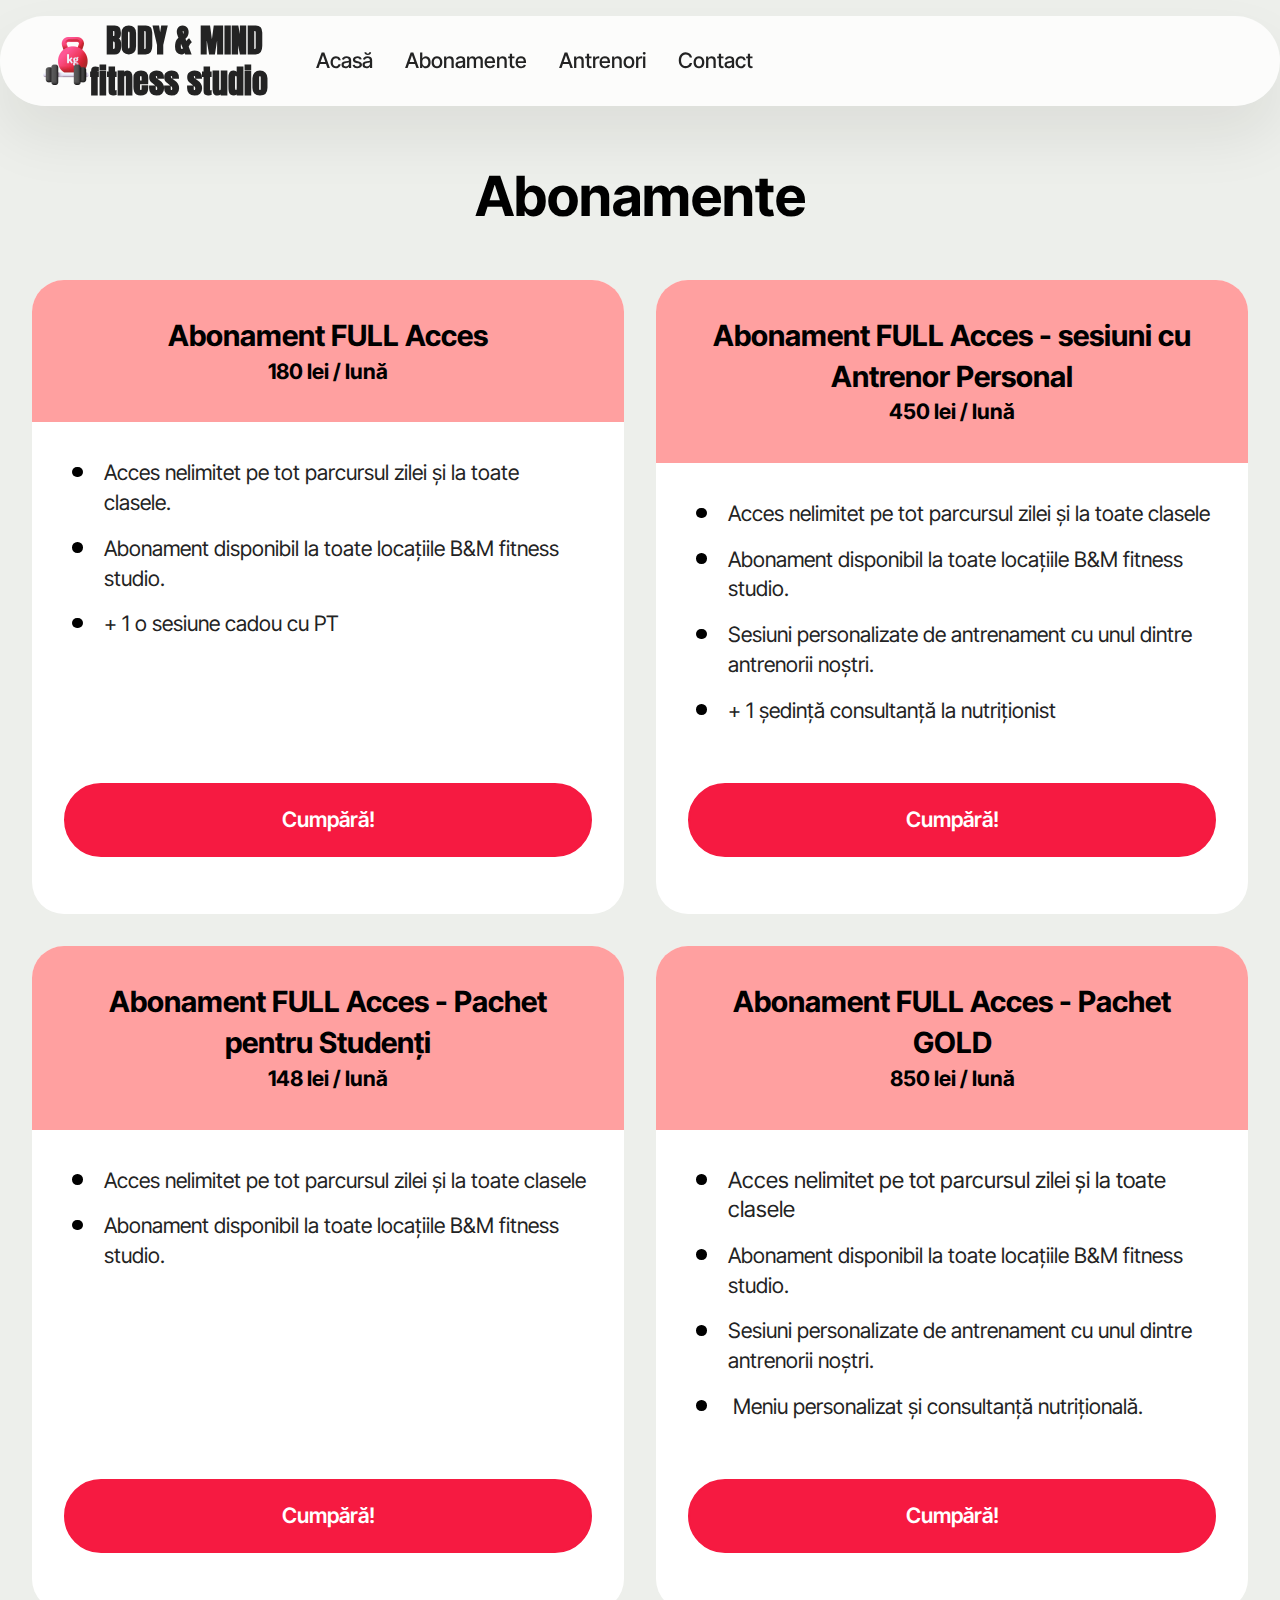
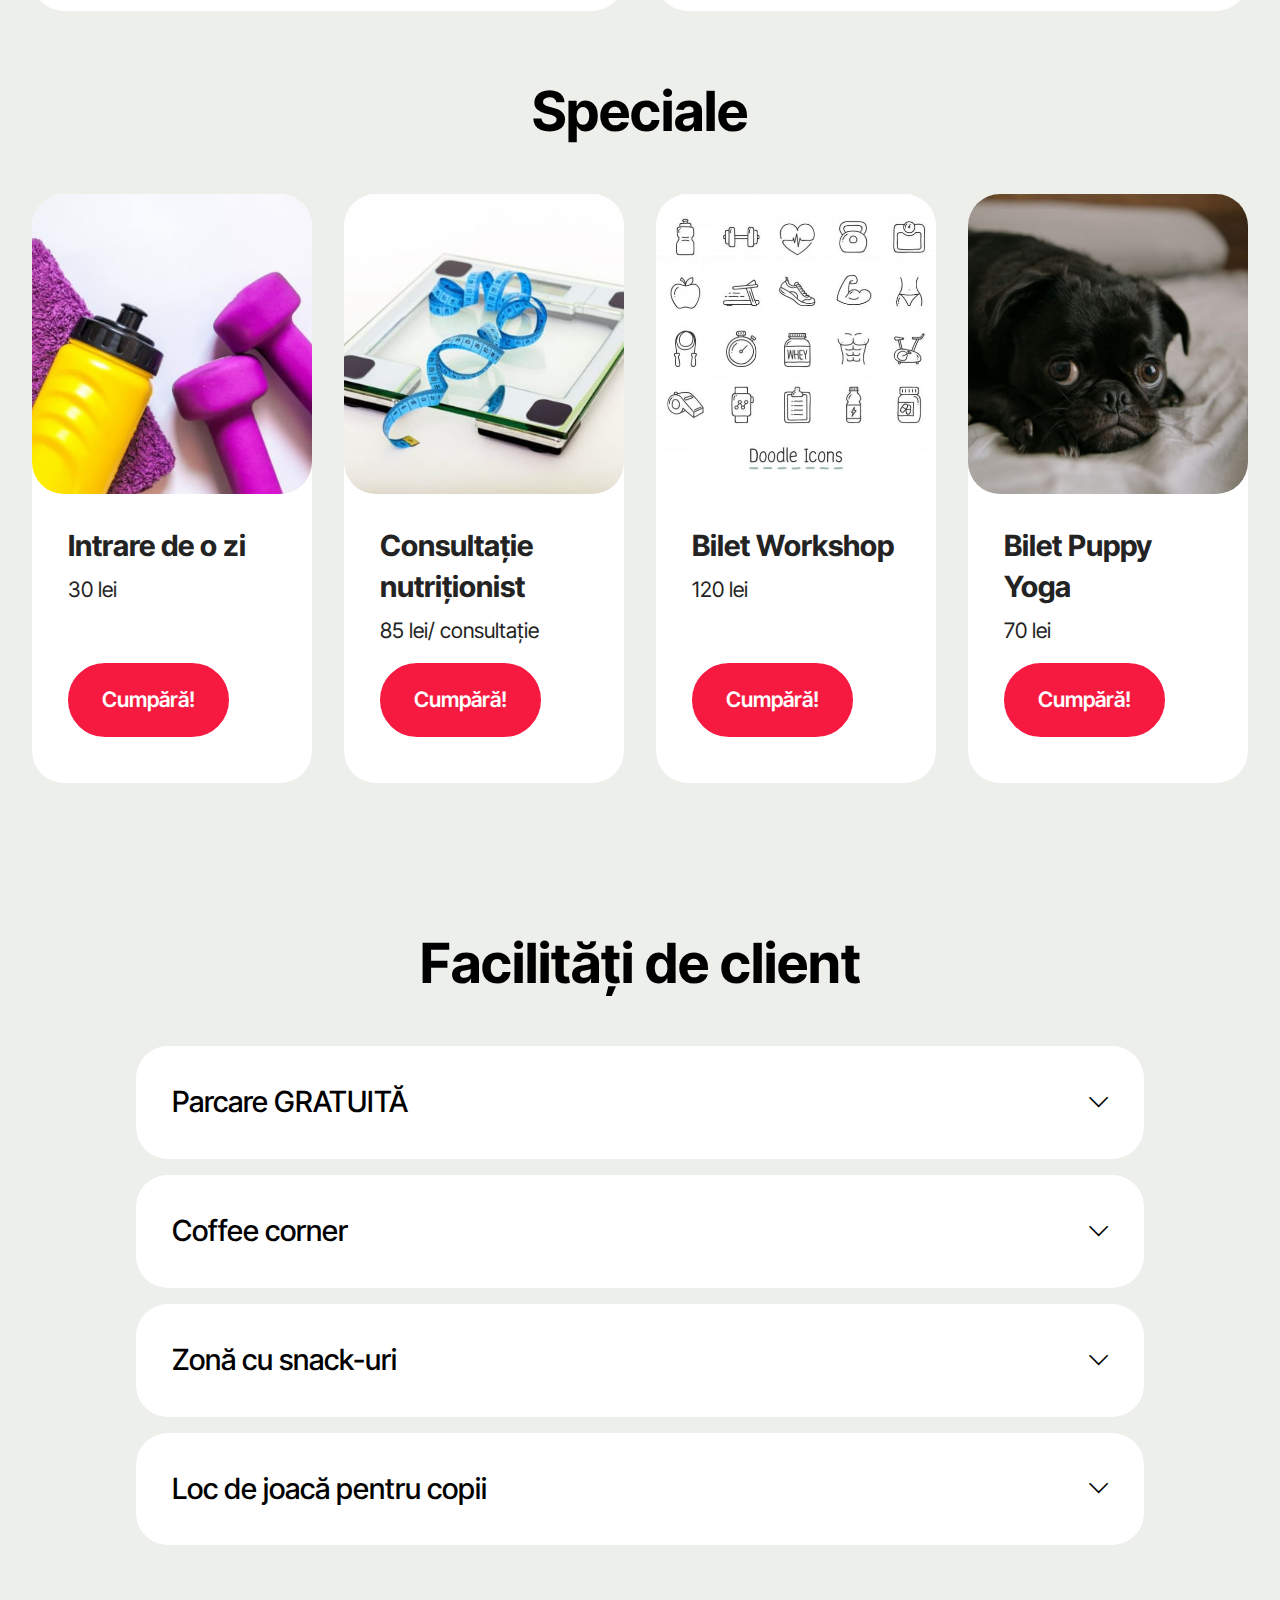
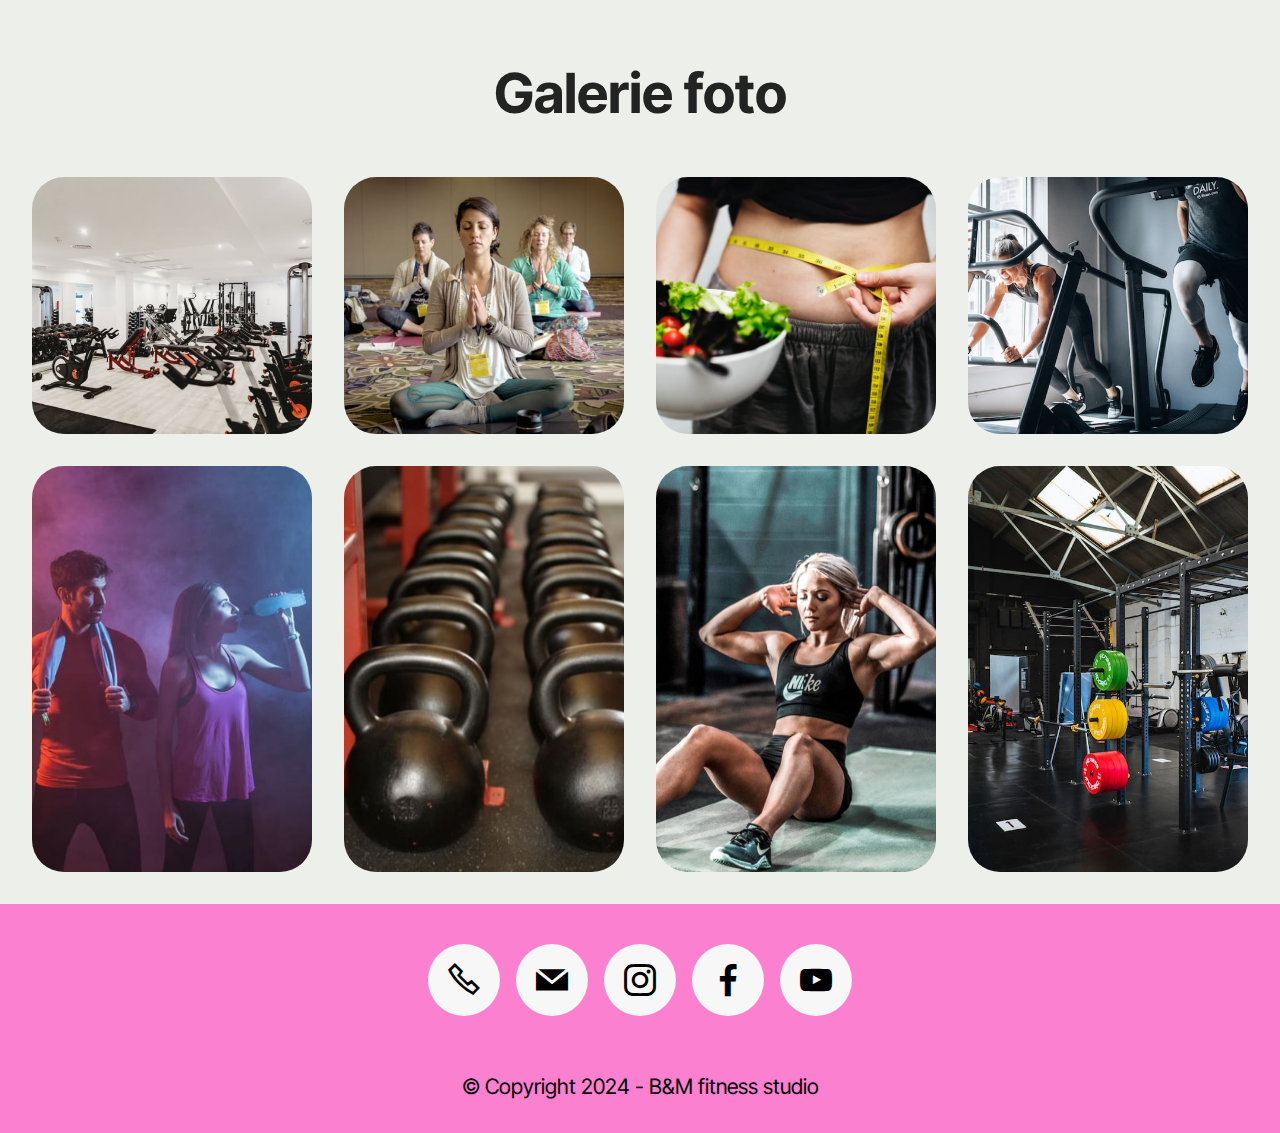
==== commit ceb9cb27: "Am modificat din în span și section în div" ====
--- a/abonamente.html
+++ b/abonamente.html
@@ -38,53 +38,53 @@
 
 <body>
 
-<header>
-  <section data-bs-version="5.1" class="menu menu1 cid-u1maCpgknn" id="menu01-m">
-
-
-    <nav class="navbar navbar-dropdown navbar-fixed-top navbar-expand-lg">
-      <div class="container">
-        <div class="navbar-brand">
-          <span class="navbar-logo">
-            <a href="index.html">
-              <img src="assets/images/gym-1-96x96.png" alt="Imagine tip logo cu o ganteră și un kettlebell roz"
-                style="height: 3rem;">
-            </a>
-          </span>
-          <h1><span class="navbar-caption-wrap"><a class="navbar-caption text-black text-primary display-1"
-                href="index.html">BODY &amp; MIND<br> fitness studio</a></span></h1>
-        </div>
-        <button class="navbar-toggler" type="button" data-toggle="collapse" data-bs-toggle="collapse"
-          data-target="#navbarSupportedContent" data-bs-target="#navbarSupportedContent"
-          aria-controls="navbarNavAltMarkup" aria-expanded="false" aria-label="Toggle navigation">
-          <div class="hamburger">
-            <span></span>
-            <span></span>
-            <span></span>
-            <span></span>
-          </div>
-        </button>
-        <div class="collapse navbar-collapse" id="navbarSupportedContent">
-          <ul class="navbar-nav nav-dropdown nav-right" data-app-modern-menu="true">
-            <li class="nav-item">
-              <a class="nav-link link text-black text-primary display-4" href="index.html"
-                aria-expanded="false">Acasă</a>
-            </li>
-            <li class="nav-item"><a class="nav-link link text-black text-primary display-4"
-                href="abonamente.html">Abonamente</a></li>
-            <li class="nav-item"><a class="nav-link link text-black text-primary display-4"
-                href="antrenori.html">Antrenori</a></li>
-            <li class="nav-item">
-              <a class="nav-link link text-black text-primary display-4" href="contact.html">Contact</a>
-            </li>
-          </ul>
-
-
-        </div>
-      </div>
-    </nav>
-  </section>
-</header>
+  <header>
+    <div data-bs-version="5.1" class="menu menu1 cid-u1maCpgknn" id="menu01-m">
+
+
+      <nav class="navbar navbar-dropdown navbar-fixed-top navbar-expand-lg">
+        <div class="container">
+          <div class="navbar-brand">
+            <span class="navbar-logo">
+              <a href="index.html">
+                <img src="assets/images/gym-1-96x96.png" alt="Imagine tip logo cu o ganteră și un kettlebell roz"
+                  style="height: 3rem;">
+              </a>
+            </span>
+            <h1><a class="navbar-caption text-black text-primary display-1" href="index.html">BODY &amp; MIND<br>
+                fitness studio</a></h1>
+          </div>
+          <button class="navbar-toggler" type="button" data-toggle="collapse" data-bs-toggle="collapse"
+            data-target="#navbarSupportedContent" data-bs-target="#navbarSupportedContent" aria-expanded="false"
+            aria-label="Toggle navigation">
+            <span class="hamburger">
+              <span></span>
+              <span></span>
+              <span></span>
+              <span></span>
+            </span>
+          </button>
+          <div class="collapse navbar-collapse" id="navbarSupportedContent">
+            <ul class="navbar-nav nav-dropdown nav-right" data-app-modern-menu="true">
+              <li class="nav-item">
+                <a class="nav-link link text-black text-primary display-4" href="index.html"
+                  aria-expanded="false">Acasă</a>
+              </li>
+              <li class="nav-item"><a class="nav-link link text-black text-primary display-4"
+                  href="abonamente.html">Abonamente</a></li>
+              <li class="nav-item"><a class="nav-link link text-black text-primary display-4"
+                  href="antrenori.html">Antrenori</a></li>
+              <li class="nav-item">
+                <a class="nav-link link text-black text-primary display-4" href="contact.html">Contact</a>
+              </li>
+            </ul>
+
+
+          </div>
+        </div>
+      </nav>
+    </div>
+  </header>
 
   <section data-bs-version="5.1" class="pricing03 cid-u1rdnurpyK" id="pricing03-o">
 
@@ -319,7 +319,7 @@
             <div id="bootstrap-accordion_15" class="panel-group accordionStyles accordion" role="tablist"
               aria-multiselectable="true">
               <div class="card">
-                <div class="card-header" role="tab" id="headingOne">
+                <div class="card-header" role="tab">
                   <a role="button" class="panel-title collapsed" data-toggle="collapse" data-bs-toggle="collapse"
                     data-core="" href="#collapse1_15" aria-expanded="false" aria-controls="collapse1">
                     <h3 class="panel-title-edit mbr-semibold mbr-fonts-style mb-0 display-5">
@@ -337,7 +337,7 @@
                 </div>
               </div>
               <div class="card">
-                <div class="card-header" role="tab" id="headingOne">
+                <div class="card-header" role="tab">
                   <a role="button" class="panel-title collapsed" data-toggle="collapse" data-bs-toggle="collapse"
                     data-core="" href="#collapse2_15" aria-expanded="false" aria-controls="collapse2">
                     <h3 class="panel-title-edit mbr-semibold mbr-fonts-style mb-0 display-5">Coffee corner&nbsp;</h3>
@@ -354,7 +354,7 @@
                 </div>
               </div>
               <div class="card">
-                <div class="card-header" role="tab" id="headingOne">
+                <div class="card-header" role="tab">
                   <a role="button" class="panel-title collapsed" data-toggle="collapse" data-bs-toggle="collapse"
                     data-core="" href="#collapse3_15" aria-expanded="false" aria-controls="collapse3">
                     <h3 class="panel-title-edit mbr-semibold mbr-fonts-style mb-0 display-5">
@@ -373,7 +373,7 @@
                 </div>
               </div>
               <div class="card">
-                <div class="card-header" role="tab" id="headingOne">
+                <div class="card-header" role="tab">
                   <a role="button" class="panel-title collapsed" data-toggle="collapse" data-bs-toggle="collapse"
                     data-core="" href="#collapse4_15" aria-expanded="false" aria-controls="collapse4">
                     <h3 class="panel-title-edit mbr-semibold mbr-fonts-style mb-0 display-5">
@@ -602,7 +602,7 @@
   </section>
 
   <footer>
-    <section data-bs-version="5.1" class="footer3 cid-u1pY646JAt" id="footer03-n">
+    <div data-bs-version="5.1" class="footer3 cid-u1pY646JAt" id="footer03-n">
 
 
 
@@ -647,7 +647,7 @@
           </div>
         </div>
       </div>
-    </section>
+    </div>
   </footer>
   <script src="assets/bootstrap/js/bootstrap.bundle.min.js"></script>
   <script src="assets/smoothscroll/smooth-scroll.js"></script>
